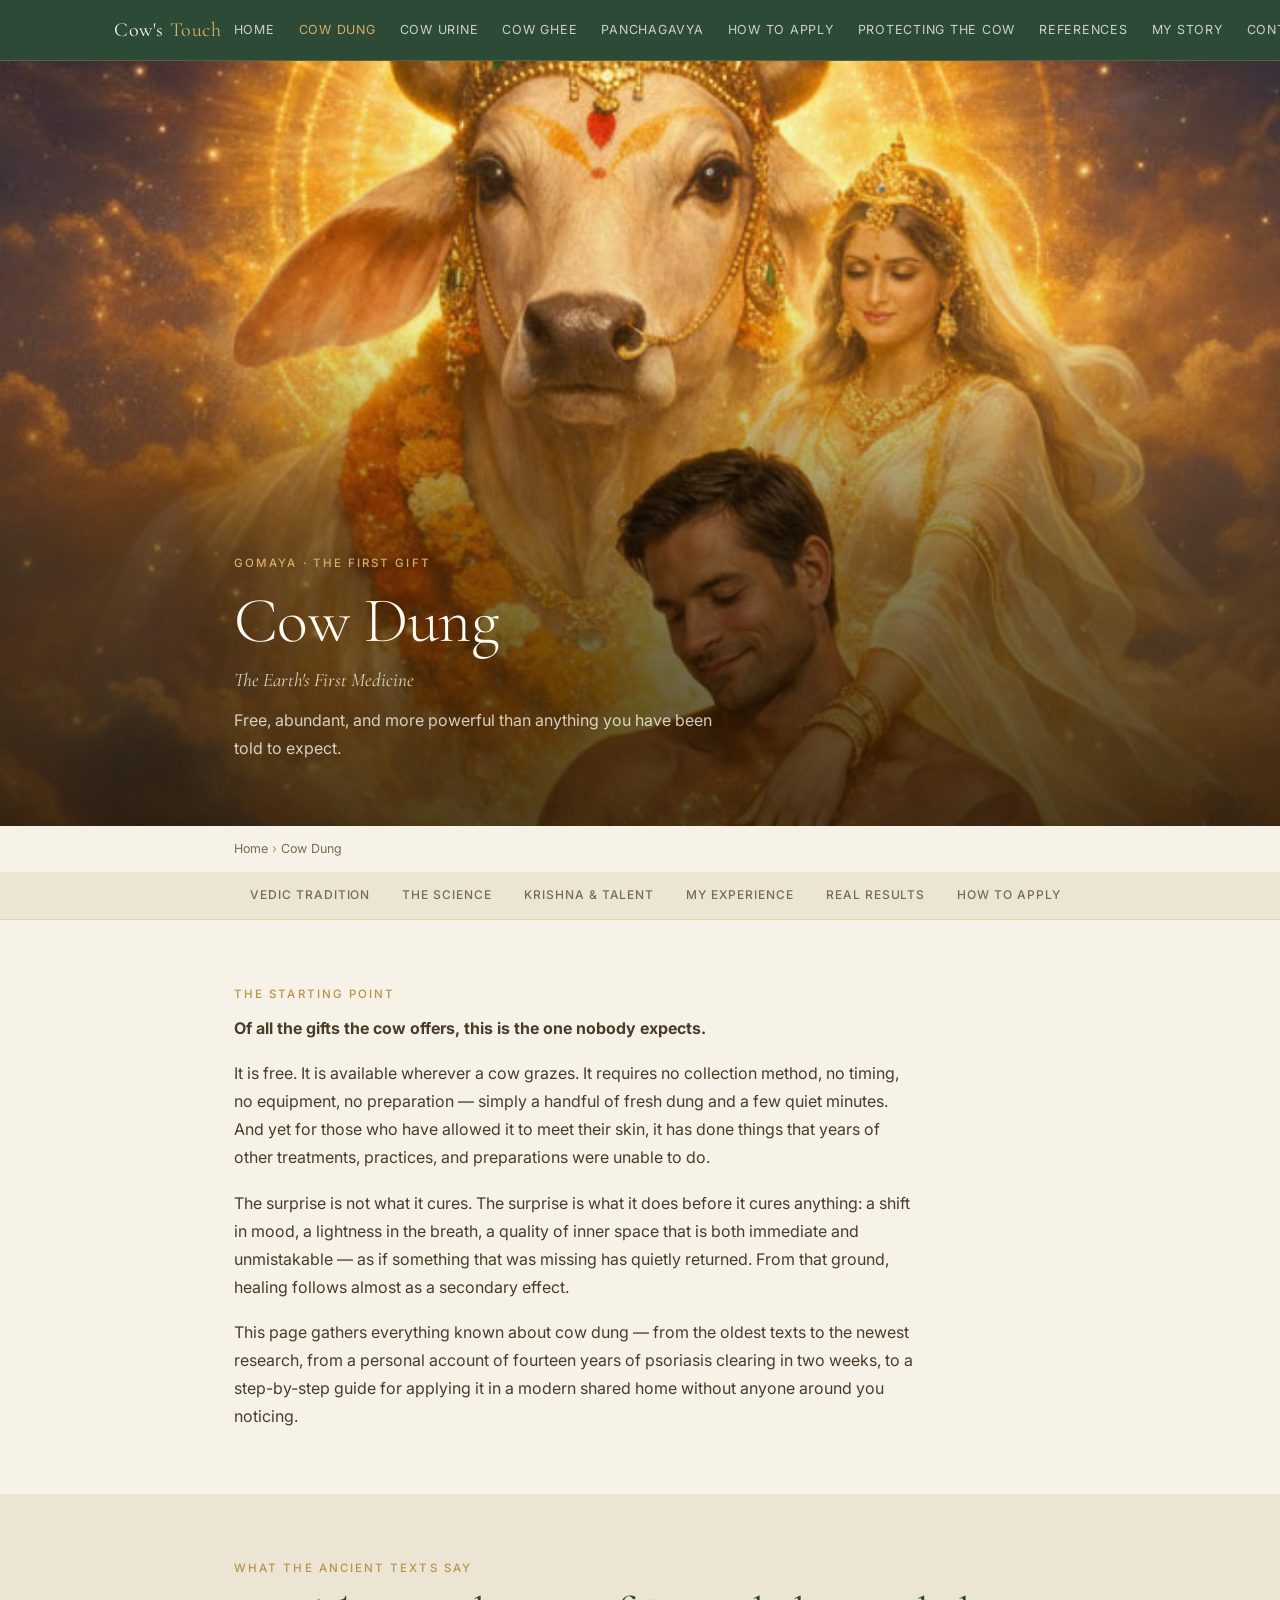
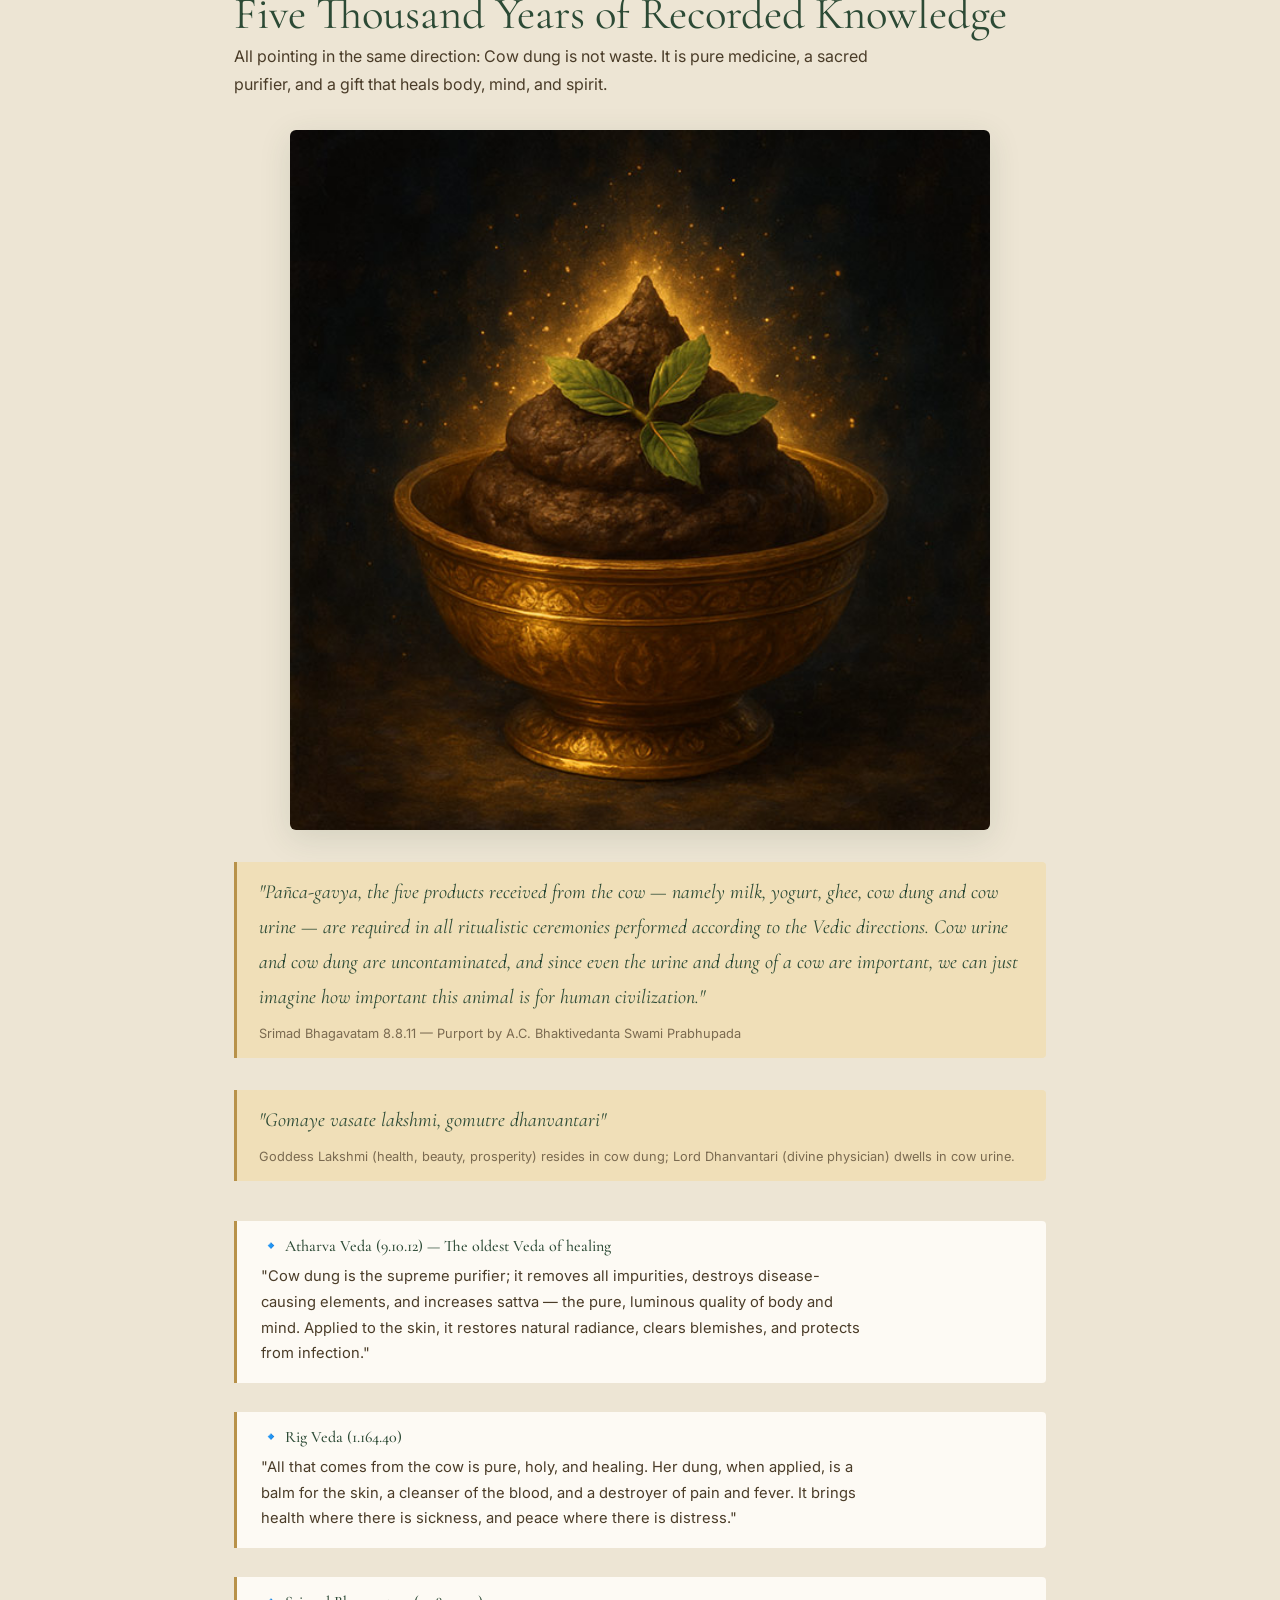
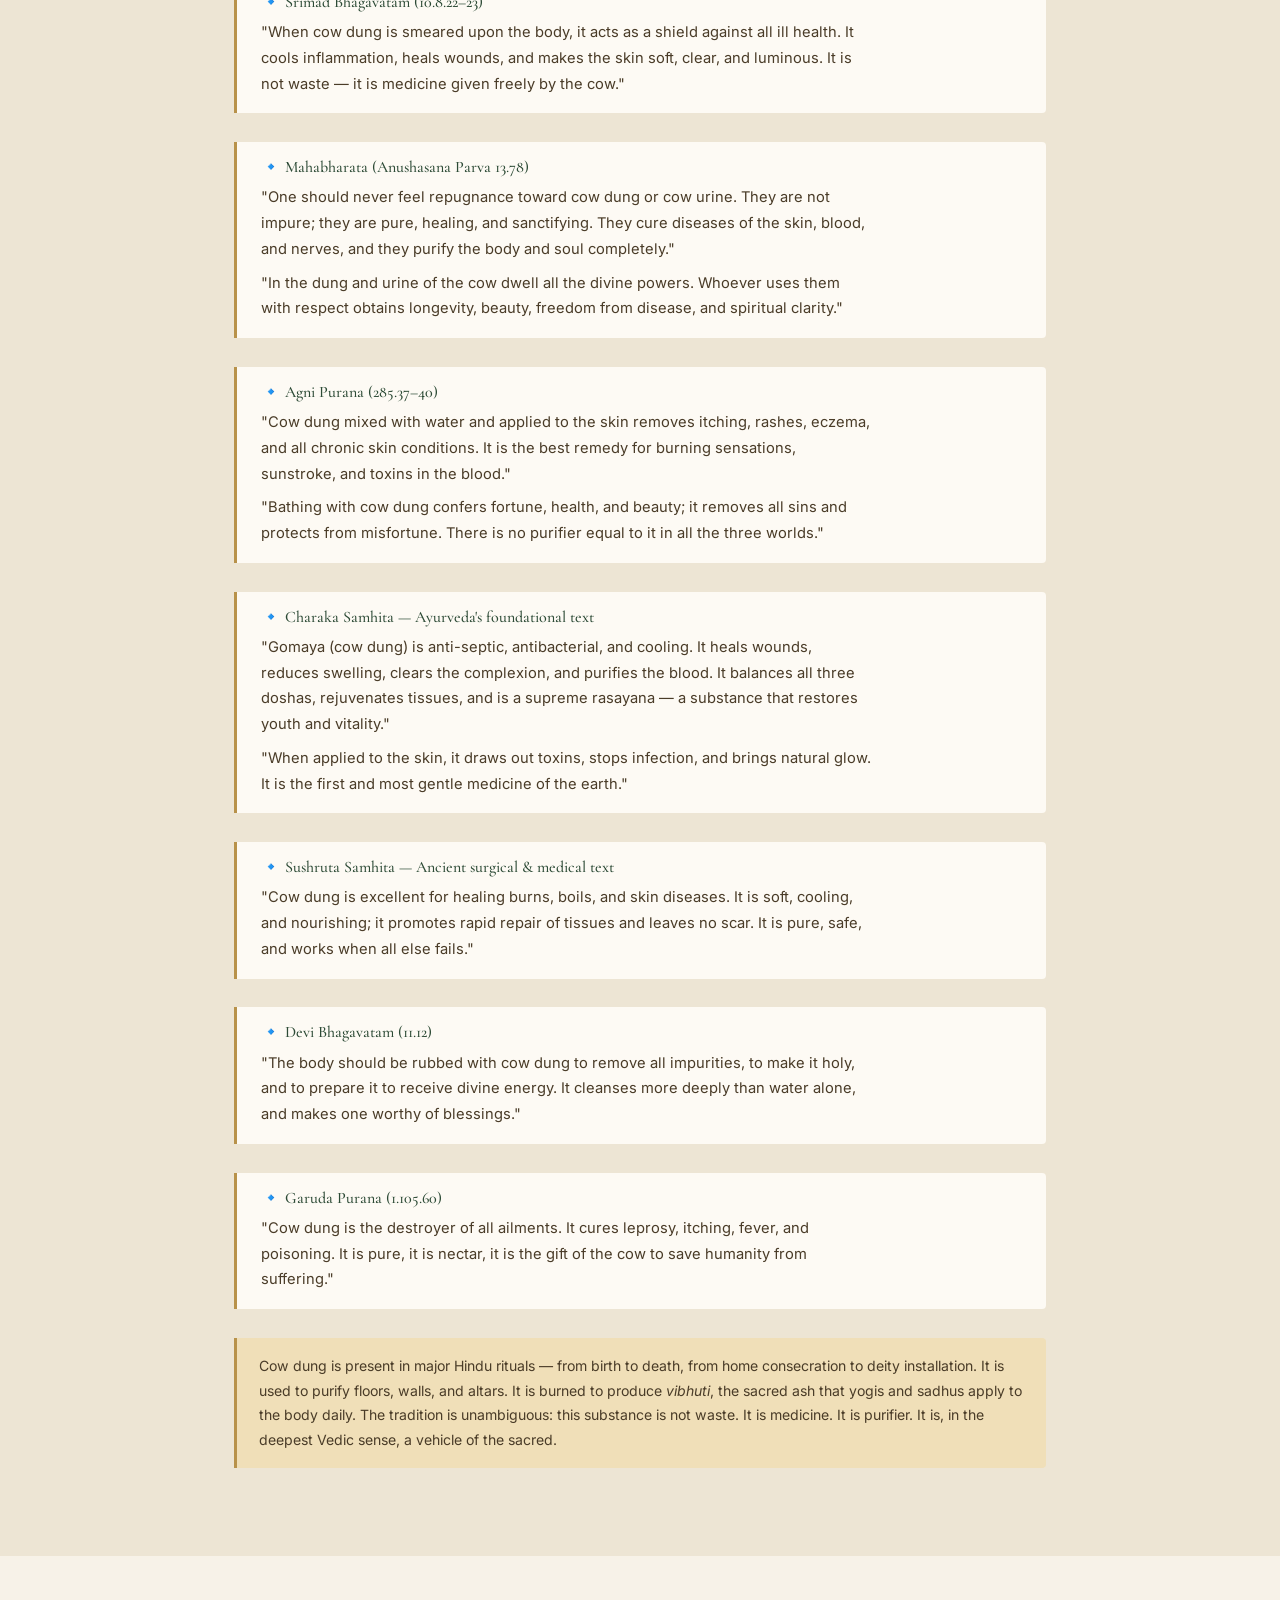
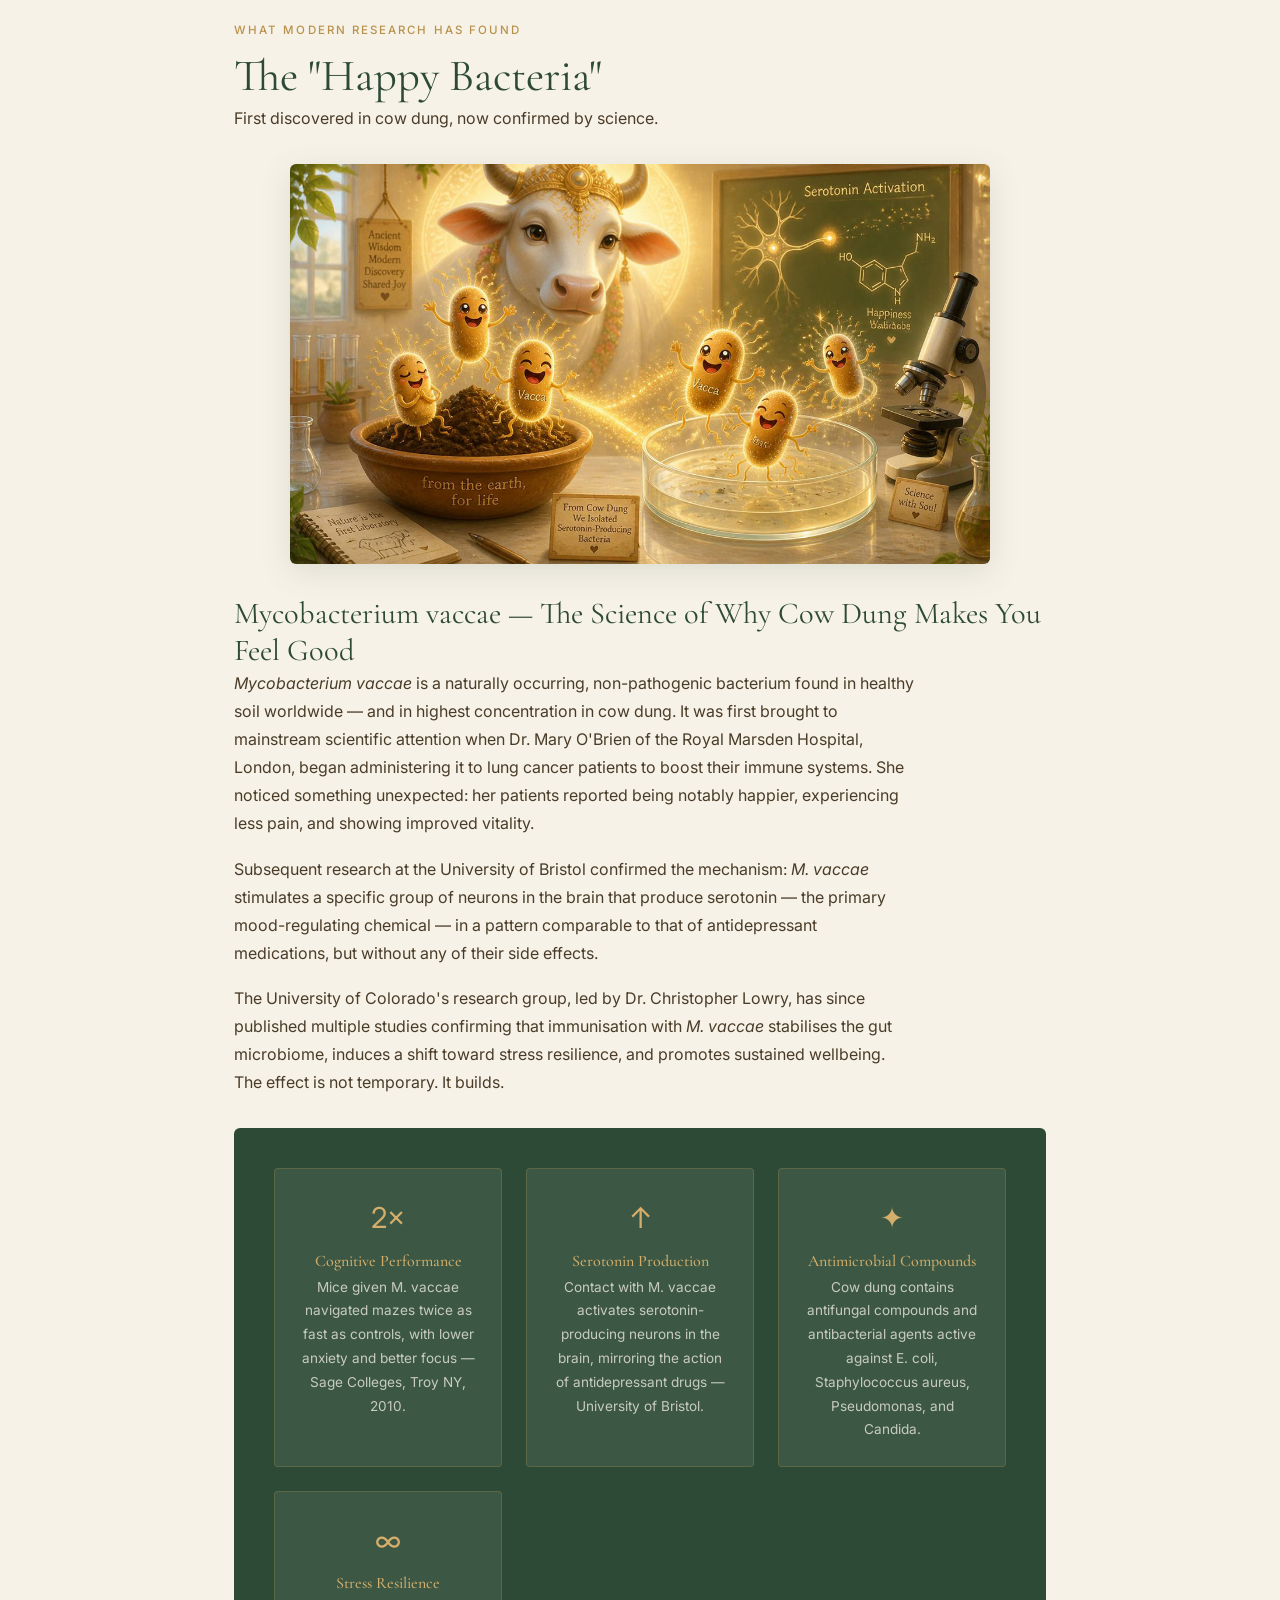
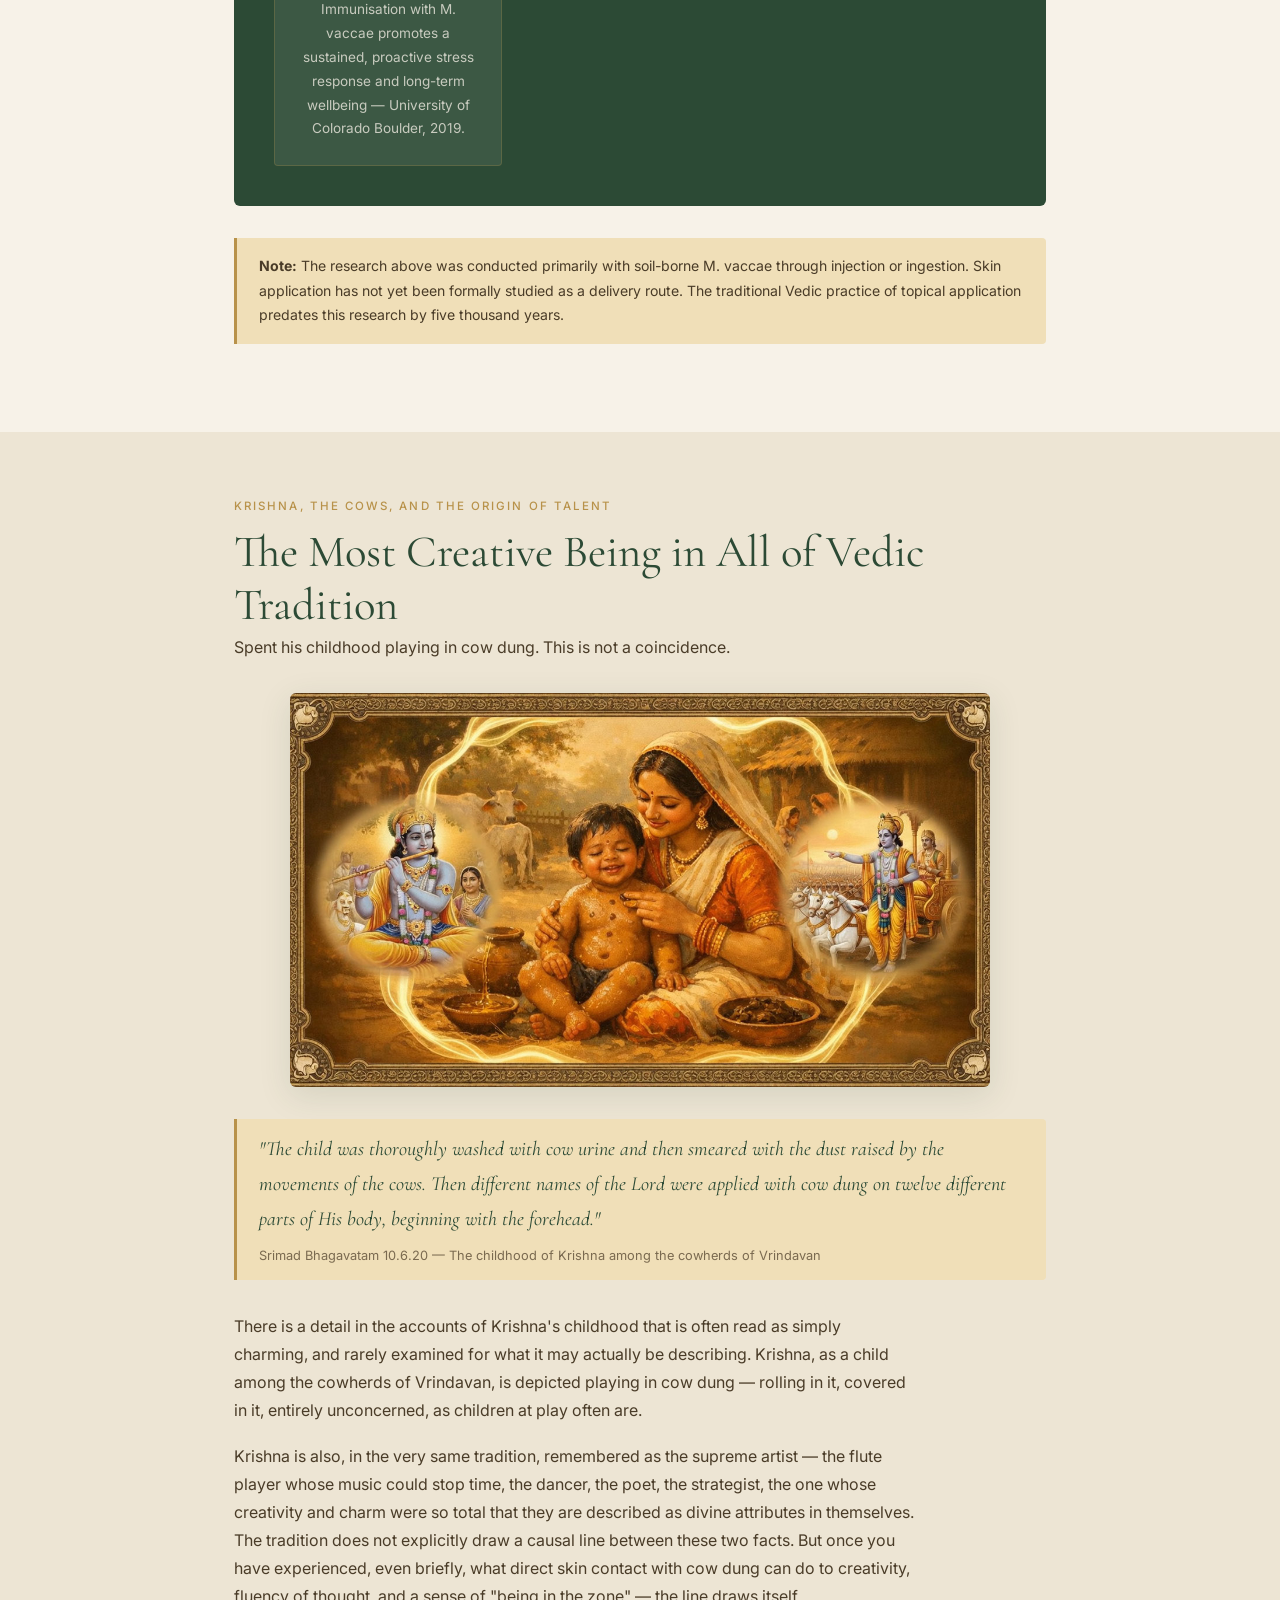
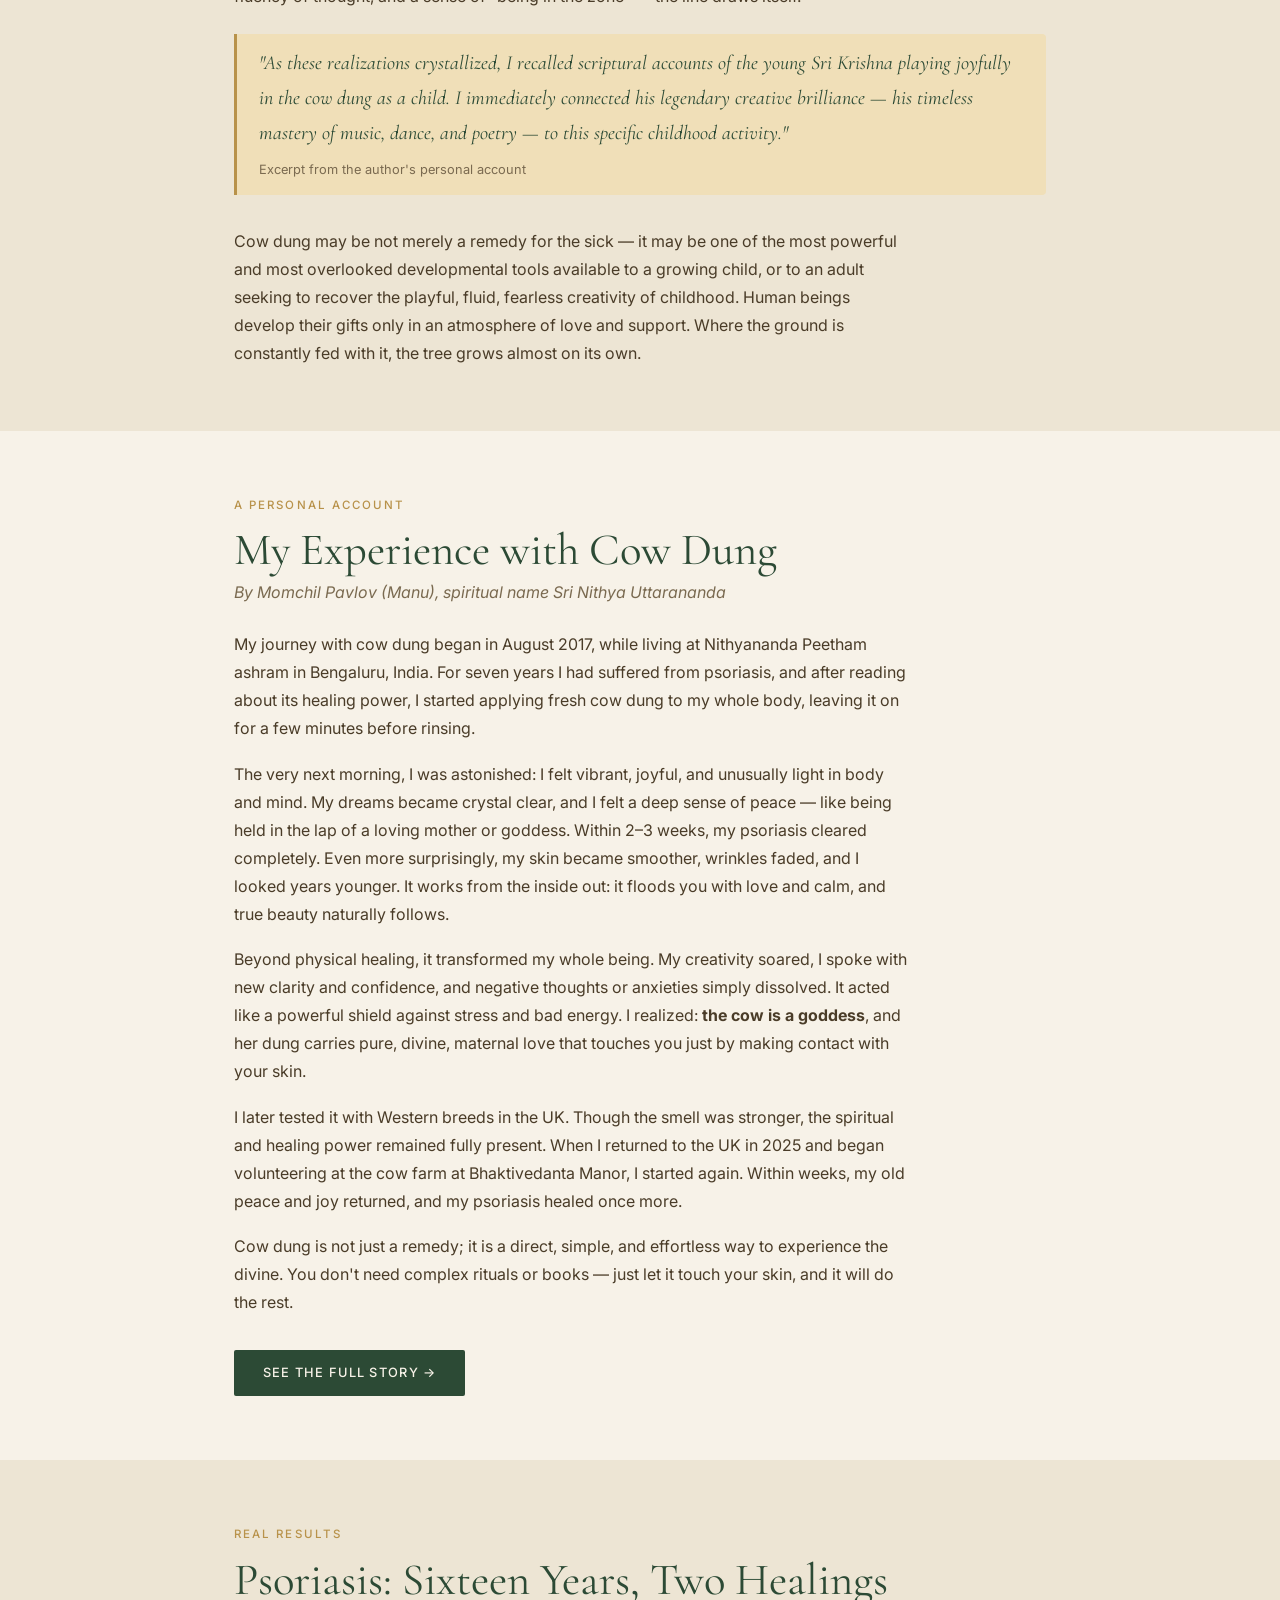
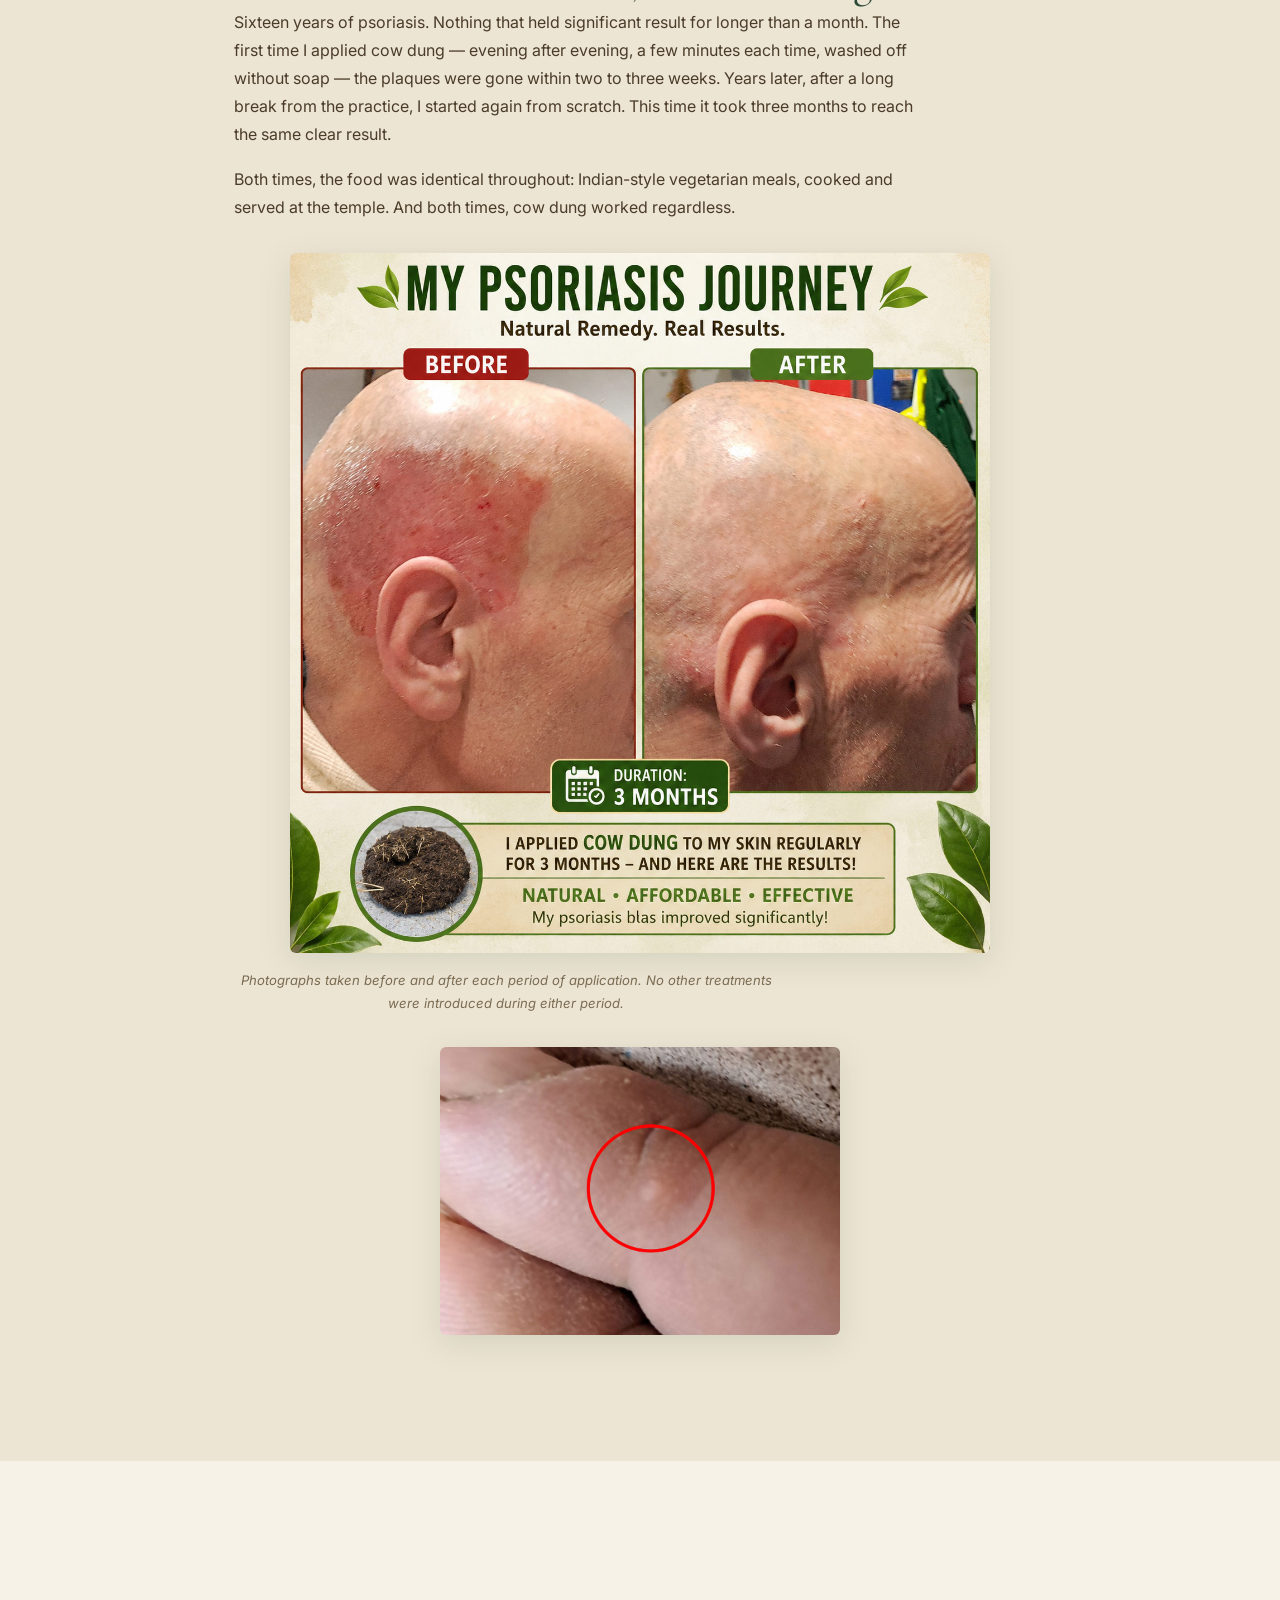
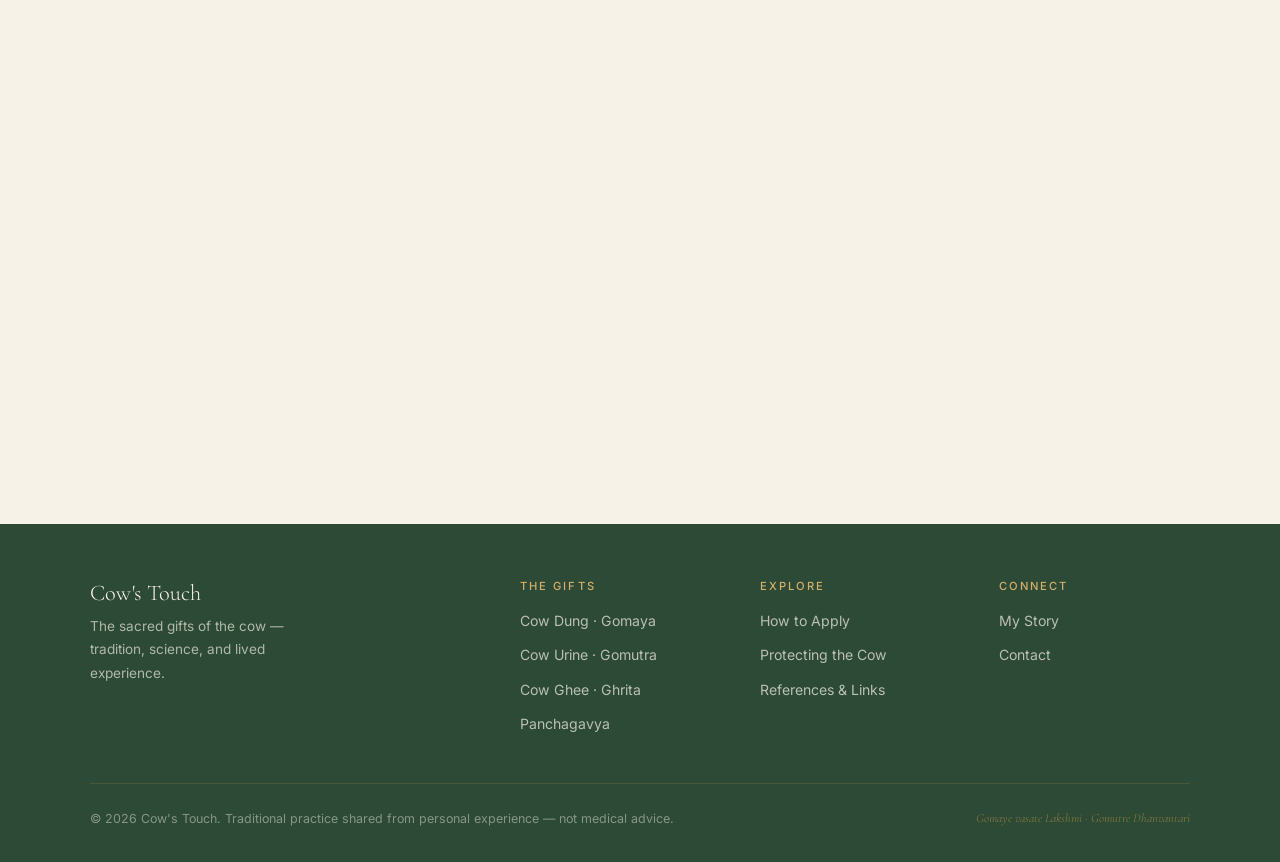
==== cow-dung.html @ 1680d328 "dung05" ====
<!DOCTYPE html>
<html lang="en">
<head>
  <meta charset="UTF-8">
  <meta name="viewport" content="width=device-width, initial-scale=1">
  <title>Cow Dung (Gomaya) — The Earth's First Medicine | The Cow's Touch</title>
  <meta name="description" content="Free, abundant, and more powerful than anything you have been told to expect. Discover the ancient wisdom and modern science behind cow dung.">
  <meta property="og:title" content="The Cow's Touch — Sacred Gifts of the Cow">
  <meta property="og:image" content="/images/og-image.png">
  <link rel="stylesheet" href="style.css">
  <style>
    .page-hero { min-height: 85vh; }
    .page-hero img { object-position: center 20%; }
    .page-hero-overlay {
      background: linear-gradient(
        to bottom,
        rgba(0,0,0,0.0) 0%,
        rgba(0,0,0,0.05) 35%,
        rgba(20,14,4,0.50) 65%,
        rgba(20,14,4,0.75) 100%
      ) !important;
    }
    .page-hero-content { padding-top: clamp(3rem, 42vh, 42vh); }

    .section-img {
      display: block;
      width: 100%;
      max-width: 700px;
      margin: 2rem auto;
      border-radius: 6px;
      box-shadow: 0 8px 32px rgba(44,74,53,0.13);
    }
    .section-img-caption {
      text-align: center;
      font-size: 0.82rem;
      color: var(--text-light);
      font-style: italic;
      margin-top: -1rem;
      margin-bottom: 2rem;
    }
    .text-block {
      max-width: var(--max-w);
      margin: 0 auto;
      padding: 0 1.5rem;
    }
    .veda-entry {
      border-left: 3px solid var(--gold);
      padding: 1rem 1.5rem;
      margin-bottom: 1.8rem;
      background: var(--white);
      border-radius: 0 4px 4px 0;
    }
    .veda-entry h4 {
      color: var(--green);
      margin-bottom: 0.5rem;
      font-size: 1rem;
    }
    .veda-entry p { font-size: 0.92rem; margin-bottom: 0.5rem; }
    .veda-entry p:last-child { margin-bottom: 0; }
  </style>
</head>
<body>

  <nav class="site-nav" aria-label="Main navigation">
    <div class="nav-inner">
      <a href="index.html" class="nav-logo">Cow's <span>Touch</span></a>
      <button class="nav-toggle" aria-label="Open menu" aria-expanded="false">
        <span></span><span></span><span></span>
      </button>
      <ul class="nav-links" id="nav-links">
        <li><a href="index.html">Home</a></li>
        <li><a href="cow-dung.html" class="active">Cow Dung</a></li>
        <li><a href="cow-urine.html">Cow Urine</a></li>
        <li><a href="cow-ghee.html">Cow Ghee</a></li>
        <li><a href="panchagavya.html">Panchagavya</a></li>
        <li><a href="how-to-apply.html">How to Apply</a></li>
        <li><a href="protecting-the-cow.html">Protecting the Cow</a></li>
        <li><a href="references.html">References</a></li>
        <li><a href="my-story.html">My Story</a></li>
        <li><a href="contact.html">Contact</a></li>
      </ul>
    </div>
  </nav>

  <!-- Hero -->
  <section class="page-hero">
    <img src="images/cow_dung_hero_mobile.jpg" alt="Sacred cow goddess touching a man as he applies cow dung to his skin" loading="eager">
    <div class="page-hero-overlay"></div>
    <div class="page-hero-content">
      <span class="eyebrow">Gomaya · The First Gift</span>
      <h1>Cow Dung</h1>
      <p class="page-subtitle">The Earth's First Medicine</p>
      <p style="color:rgba(253,250,244,0.78); font-size:1rem; margin-top:0.5rem; max-width:50ch;">Free, abundant, and more powerful than anything you have been told to expect.</p>
    </div>
  </section>

  <div class="breadcrumb"><a href="index.html">Home</a> <span>›</span> Cow Dung</div>

  <nav class="page-tabs" aria-label="Page sections">
    <div class="page-tabs-inner">
      <a href="#vedic">Vedic Tradition</a>
      <a href="#science">The Science</a>
      <a href="#krishna">Krishna &amp; Talent</a>
      <a href="#experience">My Experience</a>
      <a href="#results">Real Results</a>
      <a href="#guide">How to Apply</a>
    </div>
  </nav>

  <!-- Intro -->
  <section class="section">
    <div class="text-block reveal">
      <span class="eyebrow">The Starting Point</span>
      <p><strong>Of all the gifts the cow offers, this is the one nobody expects.</strong></p>
      <p>It is free. It is available wherever a cow grazes. It requires no collection method, no timing, no equipment, no preparation — simply a handful of fresh dung and a few quiet minutes. And yet for those who have allowed it to meet their skin, it has done things that years of other treatments, practices, and preparations were unable to do.</p>
      <p>The surprise is not what it cures. The surprise is what it does before it cures anything: a shift in mood, a lightness in the breath, a quality of inner space that is both immediate and unmistakable — as if something that was missing has quietly returned. From that ground, healing follows almost as a secondary effect.</p>
      <p>This page gathers everything known about cow dung — from the oldest texts to the newest research, from a personal account of fourteen years of psoriasis clearing in two weeks, to a step-by-step guide for applying it in a modern shared home without anyone around you noticing.</p>
    </div>
  </section>

  <!-- Vedic Tradition -->
  <section class="section" id="vedic" style="background:var(--cream-deep);">
    <div class="text-block">
      <div class="reveal">
        <span class="eyebrow">What the Ancient Texts Say</span>
        <h2>Five Thousand Years of Recorded Knowledge</h2>
        <p>All pointing in the same direction: Cow dung is not waste. It is pure medicine, a sacred purifier, and a gift that heals body, mind, and spirit.</p>
      </div>

      <img src="images/cow_dung_bowl.png" alt="Sacred cow dung in a golden bowl with herbs, radiating divine light" loading="lazy" class="section-img reveal">

      <div class="reveal">
        <blockquote>
          "Pañca-gavya, the five products received from the cow — namely milk, yogurt, ghee, cow dung and cow urine — are required in all ritualistic ceremonies performed according to the Vedic directions. Cow urine and cow dung are uncontaminated, and since even the urine and dung of a cow are important, we can just imagine how important this animal is for human civilization."
          <cite>Srimad Bhagavatam 8.8.11 — Purport by A.C. Bhaktivedanta Swami Prabhupada</cite>
        </blockquote>

        <blockquote style="margin-top:1.5rem;">
          "Gomaye vasate lakshmi, gomutre dhanvantari"
          <cite>Goddess Lakshmi (health, beauty, prosperity) resides in cow dung; Lord Dhanvantari (divine physician) dwells in cow urine.</cite>
        </blockquote>
      </div>

      <div class="reveal" style="margin-top:2.5rem;">
        <div class="veda-entry">
          <h4>🔹 Atharva Veda (9.10.12) — The oldest Veda of healing</h4>
          <p>"Cow dung is the supreme purifier; it removes all impurities, destroys disease-causing elements, and increases sattva — the pure, luminous quality of body and mind. Applied to the skin, it restores natural radiance, clears blemishes, and protects from infection."</p>
        </div>
        <div class="veda-entry">
          <h4>🔹 Rig Veda (1.164.40)</h4>
          <p>"All that comes from the cow is pure, holy, and healing. Her dung, when applied, is a balm for the skin, a cleanser of the blood, and a destroyer of pain and fever. It brings health where there is sickness, and peace where there is distress."</p>
        </div>
        <div class="veda-entry">
          <h4>🔹 Srimad Bhagavatam (10.8.22–23)</h4>
          <p>"When cow dung is smeared upon the body, it acts as a shield against all ill health. It cools inflammation, heals wounds, and makes the skin soft, clear, and luminous. It is not waste — it is medicine given freely by the cow."</p>
        </div>
        <div class="veda-entry">
          <h4>🔹 Mahabharata (Anushasana Parva 13.78)</h4>
          <p>"One should never feel repugnance toward cow dung or cow urine. They are not impure; they are pure, healing, and sanctifying. They cure diseases of the skin, blood, and nerves, and they purify the body and soul completely."</p>
          <p>"In the dung and urine of the cow dwell all the divine powers. Whoever uses them with respect obtains longevity, beauty, freedom from disease, and spiritual clarity."</p>
        </div>
        <div class="veda-entry">
          <h4>🔹 Agni Purana (285.37–40)</h4>
          <p>"Cow dung mixed with water and applied to the skin removes itching, rashes, eczema, and all chronic skin conditions. It is the best remedy for burning sensations, sunstroke, and toxins in the blood."</p>
          <p>"Bathing with cow dung confers fortune, health, and beauty; it removes all sins and protects from misfortune. There is no purifier equal to it in all the three worlds."</p>
        </div>
        <div class="veda-entry">
          <h4>🔹 Charaka Samhita — Ayurveda's foundational text</h4>
          <p>"Gomaya (cow dung) is anti-septic, antibacterial, and cooling. It heals wounds, reduces swelling, clears the complexion, and purifies the blood. It balances all three doshas, rejuvenates tissues, and is a supreme rasayana — a substance that restores youth and vitality."</p>
          <p>"When applied to the skin, it draws out toxins, stops infection, and brings natural glow. It is the first and most gentle medicine of the earth."</p>
        </div>
        <div class="veda-entry">
          <h4>🔹 Sushruta Samhita — Ancient surgical &amp; medical text</h4>
          <p>"Cow dung is excellent for healing burns, boils, and skin diseases. It is soft, cooling, and nourishing; it promotes rapid repair of tissues and leaves no scar. It is pure, safe, and works when all else fails."</p>
        </div>
        <div class="veda-entry">
          <h4>🔹 Devi Bhagavatam (11.12)</h4>
          <p>"The body should be rubbed with cow dung to remove all impurities, to make it holy, and to prepare it to receive divine energy. It cleanses more deeply than water alone, and makes one worthy of blessings."</p>
        </div>
        <div class="veda-entry">
          <h4>🔹 Garuda Purana (1.105.60)</h4>
          <p>"Cow dung is the destroyer of all ailments. It cures leprosy, itching, fever, and poisoning. It is pure, it is nectar, it is the gift of the cow to save humanity from suffering."</p>
        </div>
      </div>

      <div class="note-box reveal" style="margin-top:1rem;">
        <p>Cow dung is present in major Hindu rituals — from birth to death, from home consecration to deity installation. It is used to purify floors, walls, and altars. It is burned to produce <em>vibhuti</em>, the sacred ash that yogis and sadhus apply to the body daily. The tradition is unambiguous: this substance is not waste. It is medicine. It is purifier. It is, in the deepest Vedic sense, a vehicle of the sacred.</p>
      </div>
    </div>
  </section>

  <!-- Science -->
  <section class="section" id="science">
    <div class="text-block">
      <div class="reveal">
        <span class="eyebrow">What Modern Research Has Found</span>
        <h2>The "Happy Bacteria"</h2>
        <p>First discovered in cow dung, now confirmed by science.</p>
      </div>

      <img src="images/cow_dung_science_bacteria.jpg" alt="Illustration of Mycobacterium vaccae bacteria with serotonin activation diagram" loading="lazy" class="section-img reveal">

      <div class="reveal">
        <h3>Mycobacterium vaccae — The Science of Why Cow Dung Makes You Feel Good</h3>
        <p><em>Mycobacterium vaccae</em> is a naturally occurring, non-pathogenic bacterium found in healthy soil worldwide — and in highest concentration in cow dung. It was first brought to mainstream scientific attention when Dr. Mary O'Brien of the Royal Marsden Hospital, London, began administering it to lung cancer patients to boost their immune systems. She noticed something unexpected: her patients reported being notably happier, experiencing less pain, and showing improved vitality.</p>
        <p>Subsequent research at the University of Bristol confirmed the mechanism: <em>M. vaccae</em> stimulates a specific group of neurons in the brain that produce serotonin — the primary mood-regulating chemical — in a pattern comparable to that of antidepressant medications, but without any of their side effects.</p>
        <p>The University of Colorado's research group, led by Dr. Christopher Lowry, has since published multiple studies confirming that immunisation with <em>M. vaccae</em> stabilises the gut microbiome, induces a shift toward stress resilience, and promotes sustained wellbeing. The effect is not temporary. It builds.</p>
      </div>

      <div class="stats-grid reveal" style="background:var(--green); padding:2.5rem; border-radius:6px; margin-top:2rem;">
        <div class="stat-box">
          <div class="stat-icon">2×</div>
          <h4>Cognitive Performance</h4>
          <p>Mice given M. vaccae navigated mazes twice as fast as controls, with lower anxiety and better focus — Sage Colleges, Troy NY, 2010.</p>
        </div>
        <div class="stat-box">
          <div class="stat-icon">↑</div>
          <h4>Serotonin Production</h4>
          <p>Contact with M. vaccae activates serotonin-producing neurons in the brain, mirroring the action of antidepressant drugs — University of Bristol.</p>
        </div>
        <div class="stat-box">
          <div class="stat-icon">✦</div>
          <h4>Antimicrobial Compounds</h4>
          <p>Cow dung contains antifungal compounds and antibacterial agents active against E. coli, Staphylococcus aureus, Pseudomonas, and Candida.</p>
        </div>
        <div class="stat-box">
          <div class="stat-icon">∞</div>
          <h4>Stress Resilience</h4>
          <p>Immunisation with M. vaccae promotes a sustained, proactive stress response and long-term wellbeing — University of Colorado Boulder, 2019.</p>
        </div>
      </div>

      <div class="note-box reveal" style="margin-top:1.5rem;">
        <p><strong>Note:</strong> The research above was conducted primarily with soil-borne M. vaccae through injection or ingestion. Skin application has not yet been formally studied as a delivery route. The traditional Vedic practice of topical application predates this research by five thousand years.</p>
      </div>
    </div>
  </section>

  <!-- Krishna & Talent -->
  <section class="section" id="krishna" style="background:var(--cream-deep);">
    <div class="text-block">
      <div class="reveal">
        <span class="eyebrow">Krishna, the Cows, and the Origin of Talent</span>
        <h2>The Most Creative Being in All of Vedic Tradition</h2>
        <p>Spent his childhood playing in cow dung. This is not a coincidence.</p>
      </div>

      <img src="images/cow_dung_krishna.png" alt="Sacred cow and divine figure blessing a devotee with healing power from cow dung" loading="lazy" class="section-img reveal">

      <div class="reveal">
        <blockquote>
          "The child was thoroughly washed with cow urine and then smeared with the dust raised by the movements of the cows. Then different names of the Lord were applied with cow dung on twelve different parts of His body, beginning with the forehead."
          <cite>Srimad Bhagavatam 10.6.20 — The childhood of Krishna among the cowherds of Vrindavan</cite>
        </blockquote>

        <p>There is a detail in the accounts of Krishna's childhood that is often read as simply charming, and rarely examined for what it may actually be describing. Krishna, as a child among the cowherds of Vrindavan, is depicted playing in cow dung — rolling in it, covered in it, entirely unconcerned, as children at play often are.</p>
        <p>Krishna is also, in the very same tradition, remembered as the supreme artist — the flute player whose music could stop time, the dancer, the poet, the strategist, the one whose creativity and charm were so total that they are described as divine attributes in themselves. The tradition does not explicitly draw a causal line between these two facts. But once you have experienced, even briefly, what direct skin contact with cow dung can do to creativity, fluency of thought, and a sense of "being in the zone" — the line draws itself.</p>

        <blockquote style="margin-top:1.5rem;">
          "As these realizations crystallized, I recalled scriptural accounts of the young Sri Krishna playing joyfully in the cow dung as a child. I immediately connected his legendary creative brilliance — his timeless mastery of music, dance, and poetry — to this specific childhood activity."
          <cite>Excerpt from the author's personal account</cite>
        </blockquote>

        <p>Cow dung may be not merely a remedy for the sick — it may be one of the most powerful and most overlooked developmental tools available to a growing child, or to an adult seeking to recover the playful, fluid, fearless creativity of childhood. Human beings develop their gifts only in an atmosphere of love and support. Where the ground is constantly fed with it, the tree grows almost on its own.</p>
      </div>
    </div>
  </section>

  <!-- Experience -->
  <section class="section" id="experience">
    <div class="text-block">
      <div class="reveal">
        <span class="eyebrow">A Personal Account</span>
        <h2>My Experience with Cow Dung</h2>
        <p style="font-style:italic; color:var(--text-light);">By Momchil Pavlov (Manu), spiritual name Sri Nithya Uttarananda</p>
      </div>

      <div class="reveal" style="margin-top:1.5rem;">
        <p>My journey with cow dung began in August 2017, while living at Nithyananda Peetham ashram in Bengaluru, India. For seven years I had suffered from psoriasis, and after reading about its healing power, I started applying fresh cow dung to my whole body, leaving it on for a few minutes before rinsing.</p>
        <p>The very next morning, I was astonished: I felt vibrant, joyful, and unusually light in body and mind. My dreams became crystal clear, and I felt a deep sense of peace — like being held in the lap of a loving mother or goddess. Within 2–3 weeks, my psoriasis cleared completely. Even more surprisingly, my skin became smoother, wrinkles faded, and I looked years younger. It works from the inside out: it floods you with love and calm, and true beauty naturally follows.</p>
        <p>Beyond physical healing, it transformed my whole being. My creativity soared, I spoke with new clarity and confidence, and negative thoughts or anxieties simply dissolved. It acted like a powerful shield against stress and bad energy. I realized: <strong>the cow is a goddess</strong>, and her dung carries pure, divine, maternal love that touches you just by making contact with your skin.</p>
        <p>I later tested it with Western breeds in the UK. Though the smell was stronger, the spiritual and healing power remained fully present. When I returned to the UK in 2025 and began volunteering at the cow farm at Bhaktivedanta Manor, I started again. Within weeks, my old peace and joy returned, and my psoriasis healed once more.</p>
        <p>Cow dung is not just a remedy; it is a direct, simple, and effortless way to experience the divine. You don't need complex rituals or books — just let it touch your skin, and it will do the rest.</p>
        <a href="my-story.html" class="btn btn-green" style="margin-top:1rem; display:inline-block;">See the full story →</a>
      </div>
    </div>
  </section>

  <!-- Real Results -->
  <section class="section" id="results" style="background:var(--cream-deep);">
    <div class="text-block">
      <div class="reveal">
        <span class="eyebrow">Real Results</span>
        <h2>Psoriasis: Sixteen Years, Two Healings</h2>
        <p>Sixteen years of psoriasis. Nothing that held significant result for longer than a month. The first time I applied cow dung — evening after evening, a few minutes each time, washed off without soap — the plaques were gone within two to three weeks. Years later, after a long break from the practice, I started again from scratch. This time it took three months to reach the same clear result.</p>
        <p>Both times, the food was identical throughout: Indian-style vegetarian meals, cooked and served at the temple. And both times, cow dung worked regardless.</p>
      </div>

      <img src="images/cow_dung_psoriasis.png" alt="Before and after photos showing psoriasis healing after cow dung application" loading="lazy" class="section-img reveal">
      <p class="section-img-caption reveal">Photographs taken before and after each period of application. No other treatments were introduced during either period.</p>

      <img src="images/cow_dung_wart.jpg" alt="Close-up of finger showing wart that nearly disappeared after cow dung application" loading="lazy" class="section-img reveal" style="max-width:400px;">
      <p class="section-img-caption reveal">The wart on the middle finger — which had remained for a long time — nearly disappeared entirely after cow dung application.</p>
    </div>
  </section>

  <!-- How to Apply -->
  <section class="section" id="guide">
    <div class="text-block reveal">
      <span class="eyebrow">Ready to Begin?</span>
      <h2>A Quick Practical Taste</h2>
      <p>Cow dung can be used in a short evening application — a few minutes on the skin, rinsed off without soap — or left on overnight inside dedicated dark clothing, or dried on the skin with a hairdryer and worn through the day. Fresh dung from a cleanly fed cow needs little or no odour management; for stronger-smelling material, two to five drops of lemongrass, cedarwood, or tea tree oil eliminates the smell entirely, as does a thin layer of Gopi Chandan clay applied over it.</p>
      <p>It can be used alone or combined with cow urine — either mixed together or layered, with urine applied first. A thin coating is always enough; regularity matters far more than quantity.</p>
      <p>The full step-by-step guide — sourcing, shelf life, clothing, smell management, basic and extended application methods, and where to find cow dung in Hertfordshire — lives on the dedicated How to Apply page.</p>
      <a href="how-to-apply.html" class="btn btn-gold" style="margin-top:1rem; display:inline-block;">How to Apply →</a>
    </div>
  </section>

  <!-- Footer -->
  <footer class="site-footer">
    <div class="footer-inner">
      <div class="footer-brand">
        <h3>Cow's Touch</h3>
        <p>The sacred gifts of the cow — tradition, science, and lived experience.</p>
      </div>
      <div class="footer-col">
        <h4>The Gifts</h4>
        <ul>
          <li><a href="cow-dung.html">Cow Dung · Gomaya</a></li>
          <li><a href="cow-urine.html">Cow Urine · Gomutra</a></li>
          <li><a href="cow-ghee.html">Cow Ghee · Ghrita</a></li>
          <li><a href="panchagavya.html">Panchagavya</a></li>
        </ul>
      </div>
      <div class="footer-col">
        <h4>Explore</h4>
        <ul>
          <li><a href="how-to-apply.html">How to Apply</a></li>
          <li><a href="protecting-the-cow.html">Protecting the Cow</a></li>
          <li><a href="references.html">References &amp; Links</a></li>
        </ul>
      </div>
      <div class="footer-col">
        <h4>Connect</h4>
        <ul>
          <li><a href="my-story.html">My Story</a></li>
          <li><a href="contact.html">Contact</a></li>
        </ul>
      </div>
    </div>
    <div class="footer-bottom">
      <span>© 2026 Cow's Touch. Traditional practice shared from personal experience — not medical advice.</span>
      <span class="footer-mantra">Gomaye vasate Lakshmi · Gomutre Dhanvantari</span>
    </div>
  </footer>

  <script>
    const toggle = document.querySelector('.nav-toggle');
    const links  = document.querySelector('.nav-links');
    toggle.addEventListener('click', () => {
      const open = links.classList.toggle('open');
      toggle.setAttribute('aria-expanded', open);
    });
    links.querySelectorAll('a').forEach(a => {
      a.addEventListener('click', () => {
        links.classList.remove('open');
        toggle.setAttribute('aria-expanded', false);
      });
    });
    const reveals = document.querySelectorAll('.reveal');
    const observer = new IntersectionObserver((entries) => {
      entries.forEach(e => {
        if (e.isIntersecting) { e.target.classList.add('visible'); observer.unobserve(e.target); }
      });
    }, { threshold: 0.06 });
    reveals.forEach(el => observer.observe(el));
  </script>

</body>
</html>
---- style.css ----
/* =============================================
   COW'S TOUCH — Main Stylesheet
   Palette: cream, warm gold, deep forest green, soft ivory
   Type: Cormorant Garamond (display) + Inter (body)
   ============================================= */

@import url('https://fonts.googleapis.com/css2?family=Cormorant+Garamond:ital,wght@0,300;0,400;0,500;0,600;1,300;1,400;1,500&family=Inter:wght@300;400;500&display=swap');

/* ── Reset & Base ─────────────────────────────── */
*, *::before, *::after { box-sizing: border-box; margin: 0; padding: 0; }

:root {
  --cream:       #F7F2E8;
  --cream-deep:  #EDE5D4;
  --gold:        #B8924A;
  --gold-light:  #D4AE6A;
  --gold-pale:   #F0DFB8;
  --green:       #2C4A35;
  --green-mid:   #3D6647;
  --green-light: #5A8A60;
  --brown:       #6B4C2A;
  --text:        #2A2015;
  --text-mid:    #4A3C28;
  --text-light:  #7A6A50;
  --white:       #FDFAF4;

  --font-display: 'Cormorant Garamond', Georgia, serif;
  --font-body:    'Inter', system-ui, sans-serif;

  --max-w:   860px;
  --max-w-wide: 1100px;
  --gap:     clamp(2rem, 5vw, 4rem);
}

html { scroll-behavior: smooth; }

body {
  background: var(--cream);
  color: var(--text);
  font-family: var(--font-body);
  font-size: 16px;
  line-height: 1.75;
  -webkit-font-smoothing: antialiased;
}

img { display: block; max-width: 100%; height: auto; }
a { color: var(--green); text-decoration: none; }
a:hover { color: var(--gold); }

/* ── Typography ───────────────────────────────── */
h1, h2, h3, h4, h5 {
  font-family: var(--font-display);
  font-weight: 400;
  line-height: 1.2;
  color: var(--green);
}

h1 { font-size: clamp(2.4rem, 6vw, 4rem); font-weight: 300; letter-spacing: -0.01em; }
h2 { font-size: clamp(1.8rem, 4vw, 2.8rem); font-weight: 400; }
h3 { font-size: clamp(1.3rem, 3vw, 1.9rem); font-weight: 400; }
h4 { font-size: 1.2rem; font-weight: 500; }

.eyebrow {
  display: block;
  font-family: var(--font-body);
  font-size: 0.72rem;
  font-weight: 500;
  letter-spacing: 0.18em;
  text-transform: uppercase;
  color: var(--gold);
  margin-bottom: 0.6rem;
}

p { max-width: 68ch; color: var(--text-mid); margin-bottom: 1.1rem; }
p:last-child { margin-bottom: 0; }

blockquote {
  border-left: 3px solid var(--gold);
  padding: 0.8rem 1.4rem;
  margin: 2rem 0;
  font-family: var(--font-display);
  font-size: 1.25rem;
  font-style: italic;
  color: var(--green);
  background: var(--gold-pale);
  border-radius: 0 4px 4px 0;
}
blockquote cite {
  display: block;
  font-size: 0.8rem;
  font-family: var(--font-body);
  font-style: normal;
  color: var(--text-light);
  margin-top: 0.5rem;
}

/* ── Decorative divider ───────────────────────── */
.divider {
  text-align: center;
  color: var(--gold);
  font-size: 1.2rem;
  letter-spacing: 0.5rem;
  margin: var(--gap) 0;
  opacity: 0.6;
}

.section-rule {
  border: none;
  border-top: 1px solid var(--cream-deep);
  margin: var(--gap) auto;
  max-width: var(--max-w);
}

/* ── Layout helpers ───────────────────────────── */
.container {
  width: 100%;
  max-width: var(--max-w);
  margin: 0 auto;
  padding: 0 1.5rem;
}
.container--wide {
  max-width: var(--max-w-wide);
}

.section {
  padding: var(--gap) 1.5rem;
}

.section--green {
  background: var(--green);
  color: var(--cream);
}
.section--green h1,
.section--green h2,
.section--green h3,
.section--green p { color: var(--cream); }
.section--green .eyebrow { color: var(--gold-light); }

.section--gold-pale {
  background: var(--gold-pale);
}
.section--dark {
  background: var(--text);
  color: var(--cream);
}

/* ── NAVIGATION ───────────────────────────────── */
.site-nav {
  position: sticky;
  top: 0;
  z-index: 100;
  background: var(--green);
  border-bottom: 1px solid rgba(184,146,74,0.3);
}

.nav-inner {
  max-width: var(--max-w-wide);
  margin: 0 auto;
  padding: 0 1.5rem;
  display: flex;
  align-items: center;
  justify-content: space-between;
  height: 60px;
}

.nav-logo {
  font-family: var(--font-display);
  font-size: 1.25rem;
  font-weight: 400;
  color: var(--cream) !important;
  letter-spacing: 0.03em;
  white-space: nowrap;
}
.nav-logo span { color: var(--gold-light); }

.nav-links {
  display: flex;
  align-items: center;
  gap: 0;
  list-style: none;
  flex-wrap: nowrap;
}
.nav-links a {
  display: block;
  padding: 0.4rem 0.75rem;
  font-size: 0.78rem;
  font-weight: 400;
  letter-spacing: 0.06em;
  color: rgba(247,242,232,0.8);
  text-transform: uppercase;
  transition: color 0.2s;
  white-space: nowrap;
}
.nav-links a:hover,
.nav-links a.active { color: var(--gold-light); }

/* Hamburger */
.nav-toggle {
  display: none;
  flex-direction: column;
  justify-content: center;
  gap: 5px;
  background: none;
  border: none;
  cursor: pointer;
  padding: 4px;
  width: 36px;
  height: 36px;
}
.nav-toggle span {
  display: block;
  width: 24px;
  height: 2px;
  background: var(--cream);
  transition: all 0.3s;
  border-radius: 2px;
}

/* Mobile nav */
@media (max-width: 900px) {
  .nav-toggle { display: flex; }
  .nav-links {
    display: none;
    position: absolute;
    top: 60px;
    left: 0; right: 0;
    background: var(--green);
    flex-direction: column;
    align-items: flex-start;
    gap: 0;
    padding: 0.5rem 0 1rem;
    border-bottom: 2px solid var(--gold);
    box-shadow: 0 8px 24px rgba(0,0,0,0.2);
  }
  .nav-links.open { display: flex; }
  .nav-links a {
    padding: 0.65rem 1.5rem;
    font-size: 0.85rem;
    width: 100%;
  }
}

/* ── HERO ─────────────────────────────────────── */
.hero {
  position: relative;
  overflow: hidden;
  min-height: 70vh;
  display: flex;
  align-items: center;
}

.hero img {
  position: absolute;
  inset: 0;
  width: 100%;
  height: 100%;
  object-fit: cover;
  object-position: center top;
}

.hero-overlay {
  position: absolute;
  inset: 0;
  background: linear-gradient(
    to bottom,
    rgba(44,74,53,0.35) 0%,
    rgba(42,32,21,0.60) 70%,
    rgba(42,32,21,0.85) 100%
  );
}

.hero-content {
  position: relative;
  z-index: 2;
  padding: clamp(3rem, 8vw, 6rem) 1.5rem clamp(2rem, 5vw, 4rem);
  max-width: var(--max-w);
  margin: 0 auto;
  width: 100%;
}

.hero-content .eyebrow { color: var(--gold-light); }
.hero-content h1 { color: var(--white); }
.hero-content p { color: rgba(253,250,244,0.85); max-width: 55ch; }

/* ── Page hero (inner pages) ──────────────────── */
.page-hero {
  position: relative;
  overflow: hidden;
  min-height: 50vh;
  display: flex;
  align-items: flex-end;
}
.page-hero img {
  position: absolute;
  inset: 0;
  width: 100%; height: 100%;
  object-fit: cover;
  object-position: center top;
}
.page-hero-overlay {
  position: absolute;
  inset: 0;
  background: linear-gradient(
    to bottom,
    rgba(44,74,53,0.2) 0%,
    rgba(42,32,21,0.75) 100%
  );
}
.page-hero-content {
  position: relative;
  z-index: 2;
  padding: clamp(2rem,5vw,4rem) 1.5rem;
  max-width: var(--max-w);
  margin: 0 auto;
  width: 100%;
}
.page-hero-content .eyebrow { color: var(--gold-light); }
.page-hero-content h1 { color: var(--white); margin-bottom: 0.3rem; }
.page-hero-content .page-subtitle {
  color: rgba(253,250,244,0.80);
  font-family: var(--font-display);
  font-style: italic;
  font-size: 1.2rem;
  margin-bottom: 0;
}

/* ── Breadcrumb ───────────────────────────────── */
.breadcrumb {
  font-size: 0.78rem;
  color: var(--text-light);
  padding: 0.75rem 1.5rem;
  max-width: var(--max-w);
  margin: 0 auto;
}
.breadcrumb a { color: var(--text-light); }
.breadcrumb a:hover { color: var(--gold); }
.breadcrumb span { color: var(--gold); }

/* ── In-page nav tabs ─────────────────────────── */
.page-tabs {
  background: var(--cream-deep);
  border-bottom: 1px solid rgba(184,146,74,0.25);
  overflow-x: auto;
  -webkit-overflow-scrolling: touch;
  position: sticky;
  top: 60px;
  z-index: 50;
}
.page-tabs-inner {
  display: flex;
  max-width: var(--max-w);
  margin: 0 auto;
  padding: 0 1.5rem;
}
.page-tabs a {
  display: block;
  padding: 0.75rem 1rem;
  font-size: 0.75rem;
  font-weight: 500;
  letter-spacing: 0.08em;
  text-transform: uppercase;
  color: var(--text-light);
  white-space: nowrap;
  border-bottom: 2px solid transparent;
  transition: all 0.2s;
}
.page-tabs a:hover { color: var(--green); border-color: var(--gold); }

/* ── Buttons ──────────────────────────────────── */
.btn {
  display: inline-block;
  padding: 0.75rem 1.8rem;
  font-family: var(--font-body);
  font-size: 0.8rem;
  font-weight: 500;
  letter-spacing: 0.1em;
  text-transform: uppercase;
  border-radius: 2px;
  transition: all 0.25s;
  cursor: pointer;
  border: none;
}
.btn-gold {
  background: var(--gold);
  color: var(--white);
}
.btn-gold:hover { background: var(--gold-light); color: var(--white); }

.btn-outline {
  background: transparent;
  border: 1.5px solid var(--gold);
  color: var(--gold);
}
.btn-outline:hover { background: var(--gold); color: var(--white); }

.btn-green {
  background: var(--green);
  color: var(--cream);
}
.btn-green:hover { background: var(--green-mid); color: var(--cream); }

/* ── Cards (gift cards on homepage) ──────────────*/
.cards-grid {
  display: grid;
  grid-template-columns: repeat(auto-fit, minmax(260px, 1fr));
  gap: 2rem;
  max-width: var(--max-w-wide);
  margin: 2.5rem auto 0;
}

.gift-card {
  background: var(--white);
  border: 1px solid var(--cream-deep);
  border-radius: 4px;
  overflow: hidden;
  transition: box-shadow 0.3s, transform 0.3s;
  display: flex;
  flex-direction: column;
}
.gift-card:hover {
  box-shadow: 0 12px 40px rgba(44,74,53,0.12);
  transform: translateY(-4px);
}
.gift-card img {
  width: 100%;
  height: 240px;
  object-fit: cover;
}
.gift-card-body {
  padding: 1.5rem;
  flex: 1;
  display: flex;
  flex-direction: column;
}
.gift-card-label {
  font-size: 0.7rem;
  letter-spacing: 0.15em;
  text-transform: uppercase;
  color: var(--gold);
  font-weight: 500;
  margin-bottom: 0.3rem;
}
.gift-card h3 { margin-bottom: 0.2rem; font-size: 1.5rem; }
.gift-card .gift-subtitle {
  font-family: var(--font-display);
  font-style: italic;
  color: var(--text-light);
  margin-bottom: 0.8rem;
  font-size: 0.95rem;
}
.gift-card p { font-size: 0.9rem; flex: 1; }
.gift-card .card-link {
  display: inline-block;
  margin-top: 1.2rem;
  font-size: 0.78rem;
  font-weight: 500;
  letter-spacing: 0.1em;
  text-transform: uppercase;
  color: var(--green);
  border-bottom: 1px solid var(--gold);
  padding-bottom: 2px;
  transition: color 0.2s;
}
.gift-card .card-link:hover { color: var(--gold); }

/* ── Panchagavya ingredient chips ─────────────── */
.ingredient-chips {
  display: flex;
  flex-wrap: wrap;
  gap: 0.5rem;
  justify-content: center;
  margin: 1.5rem 0;
}
.chip {
  background: var(--green);
  color: var(--cream);
  padding: 0.4rem 1rem;
  border-radius: 100px;
  font-size: 0.8rem;
  letter-spacing: 0.05em;
}

/* ── Panchagavya five elements grid ───────────── */
.five-grid {
  display: grid;
  grid-template-columns: repeat(auto-fit, minmax(160px, 1fr));
  gap: 1.5rem;
  max-width: var(--max-w);
  margin: 2rem auto;
}
.five-item {
  text-align: center;
  padding: 1.5rem 1rem;
  background: var(--white);
  border: 1px solid var(--cream-deep);
  border-radius: 4px;
}
.five-item .icon { font-size: 2rem; margin-bottom: 0.5rem; }
.five-item h4 { color: var(--green); font-size: 1.1rem; margin-bottom: 0.1rem; }
.five-item small { color: var(--text-light); font-family: var(--font-display); font-style: italic; }

/* ── Quote / pull quote ───────────────────────── */
.pull-quote {
  text-align: center;
  max-width: 640px;
  margin: var(--gap) auto;
  padding: 0 1.5rem;
}
.pull-quote p {
  font-family: var(--font-display);
  font-size: clamp(1.2rem, 3vw, 1.7rem);
  font-style: italic;
  color: var(--green);
  line-height: 1.45;
  max-width: none;
  margin: 0;
}
.pull-quote cite {
  display: block;
  font-family: var(--font-body);
  font-size: 0.78rem;
  color: var(--text-light);
  letter-spacing: 0.1em;
  text-transform: uppercase;
  margin-top: 0.8rem;
}

/* ── Stat boxes ───────────────────────────────── */
.stats-grid {
  display: grid;
  grid-template-columns: repeat(auto-fit, minmax(200px, 1fr));
  gap: 1.5rem;
  max-width: var(--max-w);
  margin: 2rem auto;
}
.stat-box {
  text-align: center;
  padding: 1.5rem;
  background: rgba(255,255,255,0.08);
  border: 1px solid rgba(184,146,74,0.25);
  border-radius: 4px;
}
.stat-box .stat-icon {
  font-size: 1.8rem;
  color: var(--gold-light);
  margin-bottom: 0.5rem;
}
.stat-box h4 {
  color: var(--gold-light);
  font-size: 1rem;
  margin-bottom: 0.3rem;
}
.stat-box p {
  font-size: 0.85rem;
  color: rgba(247,242,232,0.75);
  max-width: none;
  margin: 0;
}

/* ── Section with image aside ─────────────────── */
.two-col {
  display: grid;
  grid-template-columns: 1fr 1fr;
  gap: 4rem;
  align-items: center;
  max-width: var(--max-w-wide);
  margin: 0 auto;
}
.two-col.reverse { direction: rtl; }
.two-col.reverse > * { direction: ltr; }
.two-col img { border-radius: 4px; width: 100%; }
@media (max-width: 700px) {
  .two-col {
    grid-template-columns: 1fr !important;
    gap: 1.5rem !important;
    direction: ltr !important;
  }
  .two-col > * { direction: ltr; }
  .two-col img {
    width: 100% !important;
    height: 260px;
    object-fit: cover;
    border-radius: 4px;
  }
}

/* ── Mini link cards (bottom of homepage) ────── */
.link-cards {
  display: grid;
  grid-template-columns: repeat(auto-fit, minmax(260px, 1fr));
  gap: 1.5rem;
  max-width: var(--max-w-wide);
  margin: 2rem auto 0;
}
.link-card {
  background: var(--white);
  border: 1px solid var(--cream-deep);
  border-radius: 4px;
  padding: 2rem;
  transition: box-shadow 0.3s;
}
.link-card:hover { box-shadow: 0 8px 30px rgba(44,74,53,0.1); }
.link-card h3 { font-size: 1.4rem; margin-bottom: 0.5rem; }
.link-card p { font-size: 0.9rem; }
.link-card .card-link {
  display: inline-block;
  margin-top: 1rem;
  font-size: 0.78rem;
  font-weight: 500;
  letter-spacing: 0.1em;
  text-transform: uppercase;
  color: var(--green);
  border-bottom: 1px solid var(--gold);
  padding-bottom: 2px;
}
.link-card .card-link:hover { color: var(--gold); }

/* ── Begin Anywhere CTA links ─────────────────── */
.cta-links {
  display: flex;
  flex-wrap: wrap;
  gap: 1rem;
  margin-top: 1.5rem;
}

/* ── Numbered steps ───────────────────────────── */
.steps-list {
  list-style: none;
  counter-reset: steps;
  max-width: var(--max-w);
  margin: 1.5rem auto;
}
.steps-list li {
  counter-increment: steps;
  display: grid;
  grid-template-columns: 2.5rem 1fr;
  gap: 1rem;
  padding: 1.2rem 0;
  border-bottom: 1px solid var(--cream-deep);
  align-items: start;
}
.steps-list li::before {
  content: counter(steps);
  font-family: var(--font-display);
  font-size: 1.5rem;
  color: var(--gold);
  font-weight: 300;
  line-height: 1;
  margin-top: 0.1rem;
}
.steps-list li:last-child { border-bottom: none; }
.steps-list strong { display: block; color: var(--green); font-weight: 500; margin-bottom: 0.2rem; }

/* ── Essential oil ranked list ────────────────── */
.ranked-list {
  list-style: none;
  max-width: var(--max-w);
  margin: 1.5rem auto;
}
.ranked-list li {
  display: grid;
  grid-template-columns: 2rem 1fr;
  gap: 1rem;
  padding: 1rem 0;
  border-bottom: 1px solid var(--cream-deep);
  align-items: start;
  counter-increment: rank;
}
.ranked-list li:last-child { border-bottom: none; }
.rank-num {
  background: var(--green);
  color: var(--cream);
  width: 2rem; height: 2rem;
  border-radius: 50%;
  display: flex; align-items: center; justify-content: center;
  font-size: 0.85rem;
  font-weight: 500;
  flex-shrink: 0;
}

/* ── Table ────────────────────────────────────── */
.data-table {
  width: 100%;
  border-collapse: collapse;
  font-size: 0.88rem;
  margin: 1.5rem 0;
}
.data-table th {
  background: var(--green);
  color: var(--cream);
  padding: 0.75rem 1rem;
  text-align: left;
  font-weight: 500;
  letter-spacing: 0.05em;
}
.data-table td {
  padding: 0.7rem 1rem;
  border-bottom: 1px solid var(--cream-deep);
  color: var(--text-mid);
  vertical-align: top;
}
.data-table tr:nth-child(even) td { background: var(--white); }

/* ── Photo grid ───────────────────────────────── */
.photo-grid {
  display: grid;
  grid-template-columns: repeat(2, 1fr);
  gap: 0.75rem;
  max-width: var(--max-w);
  margin: 2rem auto;
}
.photo-grid.cols-4 { grid-template-columns: repeat(4, 1fr); }
.photo-grid img {
  width: 100%; height: 220px;
  object-fit: cover;
  border-radius: 3px;
}
@media (max-width: 600px) {
  .photo-grid.cols-4 { grid-template-columns: repeat(2, 1fr); }
  .photo-grid img { height: 160px; }
}

/* ── Disclaimer / note box ────────────────────── */
.note-box {
  background: var(--gold-pale);
  border-left: 3px solid var(--gold);
  padding: 1rem 1.4rem;
  border-radius: 0 4px 4px 0;
  margin: 1.5rem 0;
  font-size: 0.88rem;
  color: var(--text-mid);
}
.note-box p { font-size: inherit; margin: 0; max-width: none; }

/* ── Warning / disclaimer ─────────────────────── */
.warning-box {
  background: #fff8e6;
  border: 1px solid var(--gold);
  border-radius: 4px;
  padding: 1.2rem 1.5rem;
  margin: 1.5rem 0;
  font-size: 0.88rem;
}

/* ── References list ──────────────────────────── */
.ref-list {
  list-style: none;
  counter-reset: ref;
  max-width: var(--max-w);
  margin: 1rem 0;
}
.ref-list li {
  counter-increment: ref;
  display: grid;
  grid-template-columns: 1.8rem 1fr;
  gap: 0.75rem;
  padding: 0.9rem 0;
  border-bottom: 1px solid var(--cream-deep);
  font-size: 0.88rem;
  align-items: start;
}
.ref-list li::before {
  content: counter(ref);
  font-family: var(--font-display);
  font-size: 1.1rem;
  color: var(--gold);
}
.ref-list li:last-child { border-bottom: none; }
.ref-list strong { display: block; color: var(--green); margin-bottom: 0.15rem; }

/* ── External link list ───────────────────────── */
.link-list {
  list-style: none;
  max-width: var(--max-w);
  margin: 1rem 0;
}
.link-list li {
  padding: 0.75rem 0;
  border-bottom: 1px solid var(--cream-deep);
  font-size: 0.9rem;
}
.link-list li:last-child { border-bottom: none; }
.link-list a { color: var(--green); font-weight: 500; }
.link-list a:hover { color: var(--gold); }
.link-list span { display: block; color: var(--text-light); font-size: 0.82rem; margin-top: 0.1rem; }

/* ── Story sections ───────────────────────────── */
.story-section {
  max-width: var(--max-w);
  margin: 0 auto;
  padding: var(--gap) 1.5rem;
}
.story-section h2 { margin-bottom: 1.2rem; }
.story-section p { max-width: 70ch; }

.story-part-label {
  display: inline-block;
  background: var(--green);
  color: var(--cream);
  font-size: 0.7rem;
  letter-spacing: 0.15em;
  text-transform: uppercase;
  padding: 0.3rem 0.8rem;
  border-radius: 2px;
  margin-bottom: 0.8rem;
}

/* ── Contact info ─────────────────────────────── */
.contact-block {
  background: var(--white);
  border: 1px solid var(--cream-deep);
  border-radius: 4px;
  padding: 2rem;
  margin-bottom: 1.5rem;
}
.contact-block h3 { margin-bottom: 1rem; }
.contact-detail {
  display: flex;
  align-items: flex-start;
  gap: 0.75rem;
  margin-bottom: 0.75rem;
  font-size: 0.92rem;
  color: var(--text-mid);
}
.contact-detail .icon { color: var(--gold); font-size: 1.1rem; flex-shrink: 0; margin-top: 0.1rem; }
.contact-detail a { color: var(--green); }
.contact-detail a:hover { color: var(--gold); }

/* ── Protection table ─────────────────────────── */
.protection-card {
  background: var(--white);
  border: 1px solid var(--cream-deep);
  border-radius: 4px;
  overflow: hidden;
  margin-bottom: 1.5rem;
}
.protection-card-header {
  background: var(--green);
  color: var(--cream);
  padding: 1rem 1.5rem;
}
.protection-card-header h3 { color: var(--cream); font-size: 1.2rem; }
.protection-card-header .eyebrow { color: var(--gold-light); }
.protection-card-body { padding: 1.5rem; }
.protection-detail { margin-bottom: 0.6rem; font-size: 0.9rem; color: var(--text-mid); }
.protection-detail strong { color: var(--green); }

/* ── Damar Tantra timeline ────────────────────── */
.timeline {
  max-width: var(--max-w);
  margin: 2rem auto;
  position: relative;
  padding-left: 3rem;
}
.timeline::before {
  content: '';
  position: absolute;
  left: 1rem;
  top: 0; bottom: 0;
  width: 2px;
  background: linear-gradient(to bottom, var(--gold), transparent);
}
.timeline-item {
  position: relative;
  padding: 0 0 2rem 1.5rem;
}
.timeline-item::before {
  content: '';
  position: absolute;
  left: -0.5rem;
  top: 0.4rem;
  width: 10px; height: 10px;
  background: var(--gold);
  border-radius: 50%;
}
.timeline-item .time-label {
  font-size: 0.72rem;
  font-weight: 500;
  letter-spacing: 0.12em;
  text-transform: uppercase;
  color: var(--gold);
  margin-bottom: 0.3rem;
}
.timeline-item h4 { font-size: 1rem; margin-bottom: 0.3rem; }
.timeline-item p { font-size: 0.88rem; margin: 0; }

/* ── FOOTER ───────────────────────────────────── */
.site-footer {
  background: var(--green);
  color: rgba(247,242,232,0.8);
  padding: 3.5rem 1.5rem 2rem;
}
.footer-inner {
  max-width: var(--max-w-wide);
  margin: 0 auto;
  display: grid;
  grid-template-columns: 2fr 1fr 1fr 1fr;
  gap: 3rem;
}
.footer-brand h3 {
  font-family: var(--font-display);
  color: var(--cream);
  font-size: 1.4rem;
  font-weight: 300;
  margin-bottom: 0.5rem;
}
.footer-brand p {
  font-size: 0.85rem;
  color: rgba(247,242,232,0.65);
  max-width: 26ch;
}
.footer-col h4 {
  font-family: var(--font-body);
  font-size: 0.7rem;
  letter-spacing: 0.18em;
  text-transform: uppercase;
  color: var(--gold-light);
  margin-bottom: 0.8rem;
}
.footer-col ul { list-style: none; }
.footer-col li { margin-bottom: 0.4rem; }
.footer-col a {
  font-size: 0.88rem;
  color: rgba(247,242,232,0.7);
  transition: color 0.2s;
}
.footer-col a:hover { color: var(--gold-light); }

.footer-bottom {
  max-width: var(--max-w-wide);
  margin: 2.5rem auto 0;
  padding-top: 1.5rem;
  border-top: 1px solid rgba(184,146,74,0.2);
  display: flex;
  justify-content: space-between;
  align-items: center;
  font-size: 0.78rem;
  color: rgba(247,242,232,0.45);
  gap: 1rem;
  flex-wrap: wrap;
}
.footer-mantra {
  font-family: var(--font-display);
  font-style: italic;
  color: rgba(184,146,74,0.6);
}

@media (max-width: 768px) {
  .footer-inner {
    grid-template-columns: 1fr 1fr;
  }
  .footer-brand { grid-column: 1 / -1; }
}
@media (max-width: 480px) {
  .footer-inner { grid-template-columns: 1fr; }
}

/* ── Scroll reveal ────────────────────────────── */
@media (prefers-reduced-motion: no-preference) {
  .reveal {
    opacity: 0;
    transform: translateY(24px);
    transition: opacity 0.6s ease, transform 0.6s ease;
  }
  .reveal.visible {
    opacity: 1;
    transform: none;
  }
}

/* ── Mobile body text fix ─────────────────────── */
@media (max-width: 480px) {
  body { font-size: 15px; }
  p { line-height: 1.65; }
  .two-col img { max-height: 260px; }
}
.text-center { text-align: center; }
.text-center p { margin-left: auto; margin-right: auto; }
.mt-1 { margin-top: 0.5rem; }
.mt-2 { margin-top: 1rem; }
.mt-3 { margin-top: 1.5rem; }
.mt-4 { margin-top: 2rem; }
.mb-1 { margin-bottom: 0.5rem; }
.mb-2 { margin-bottom: 1rem; }
.mb-4 { margin-bottom: 2rem; }
.gold { color: var(--gold); }
.italic { font-style: italic; }
.font-display { font-family: var(--font-display); }
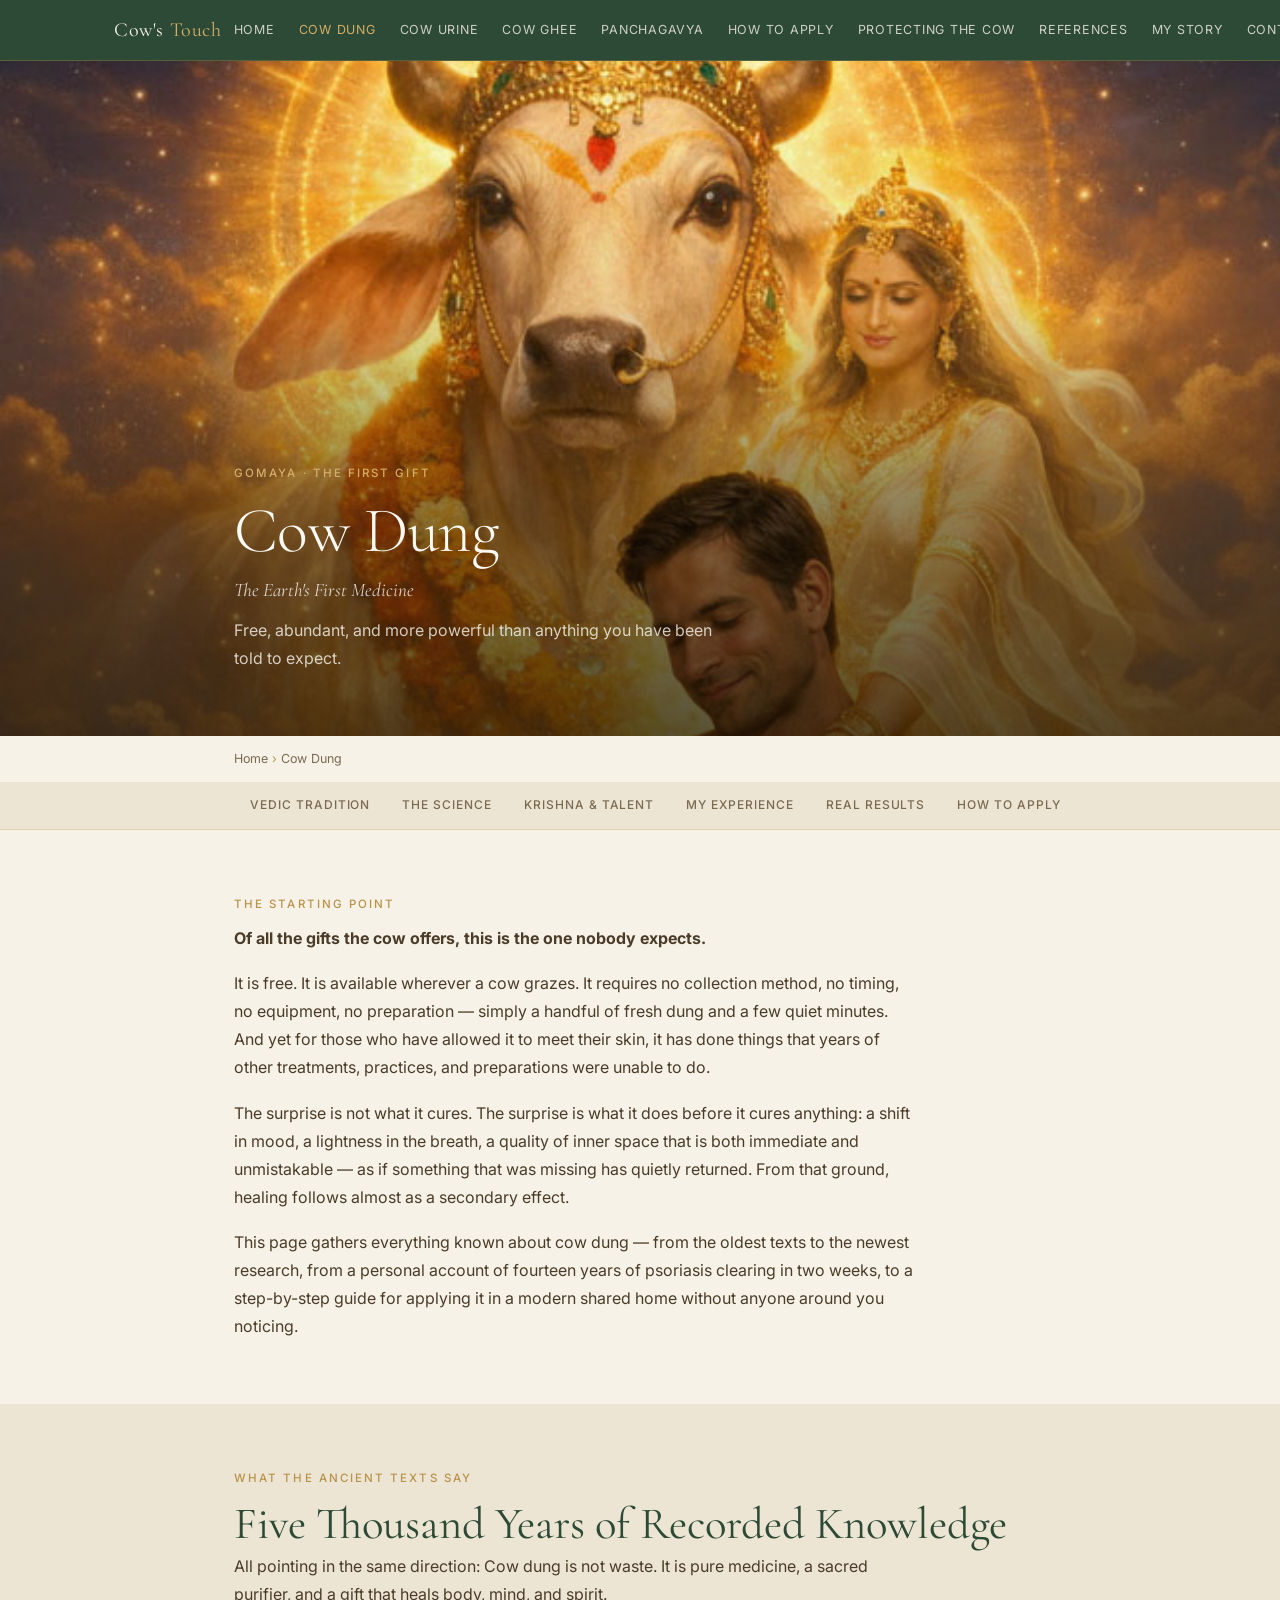
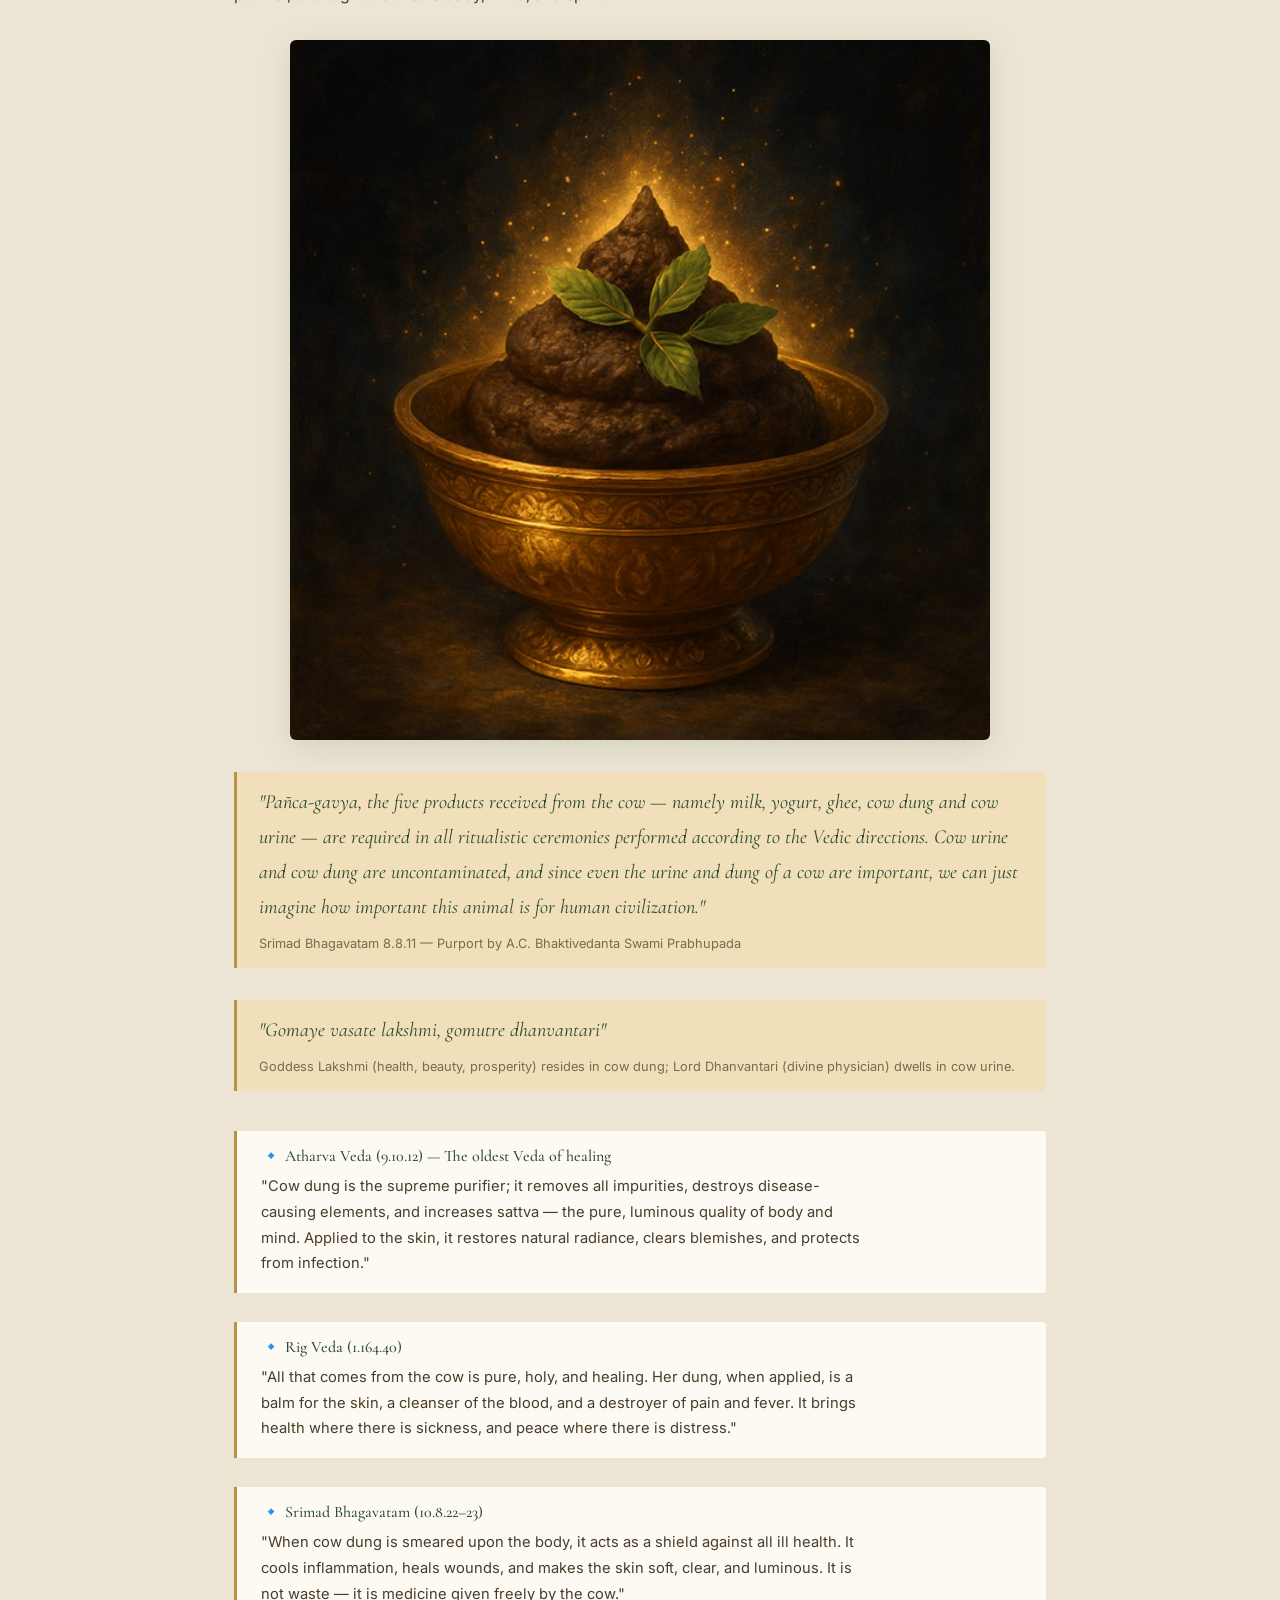
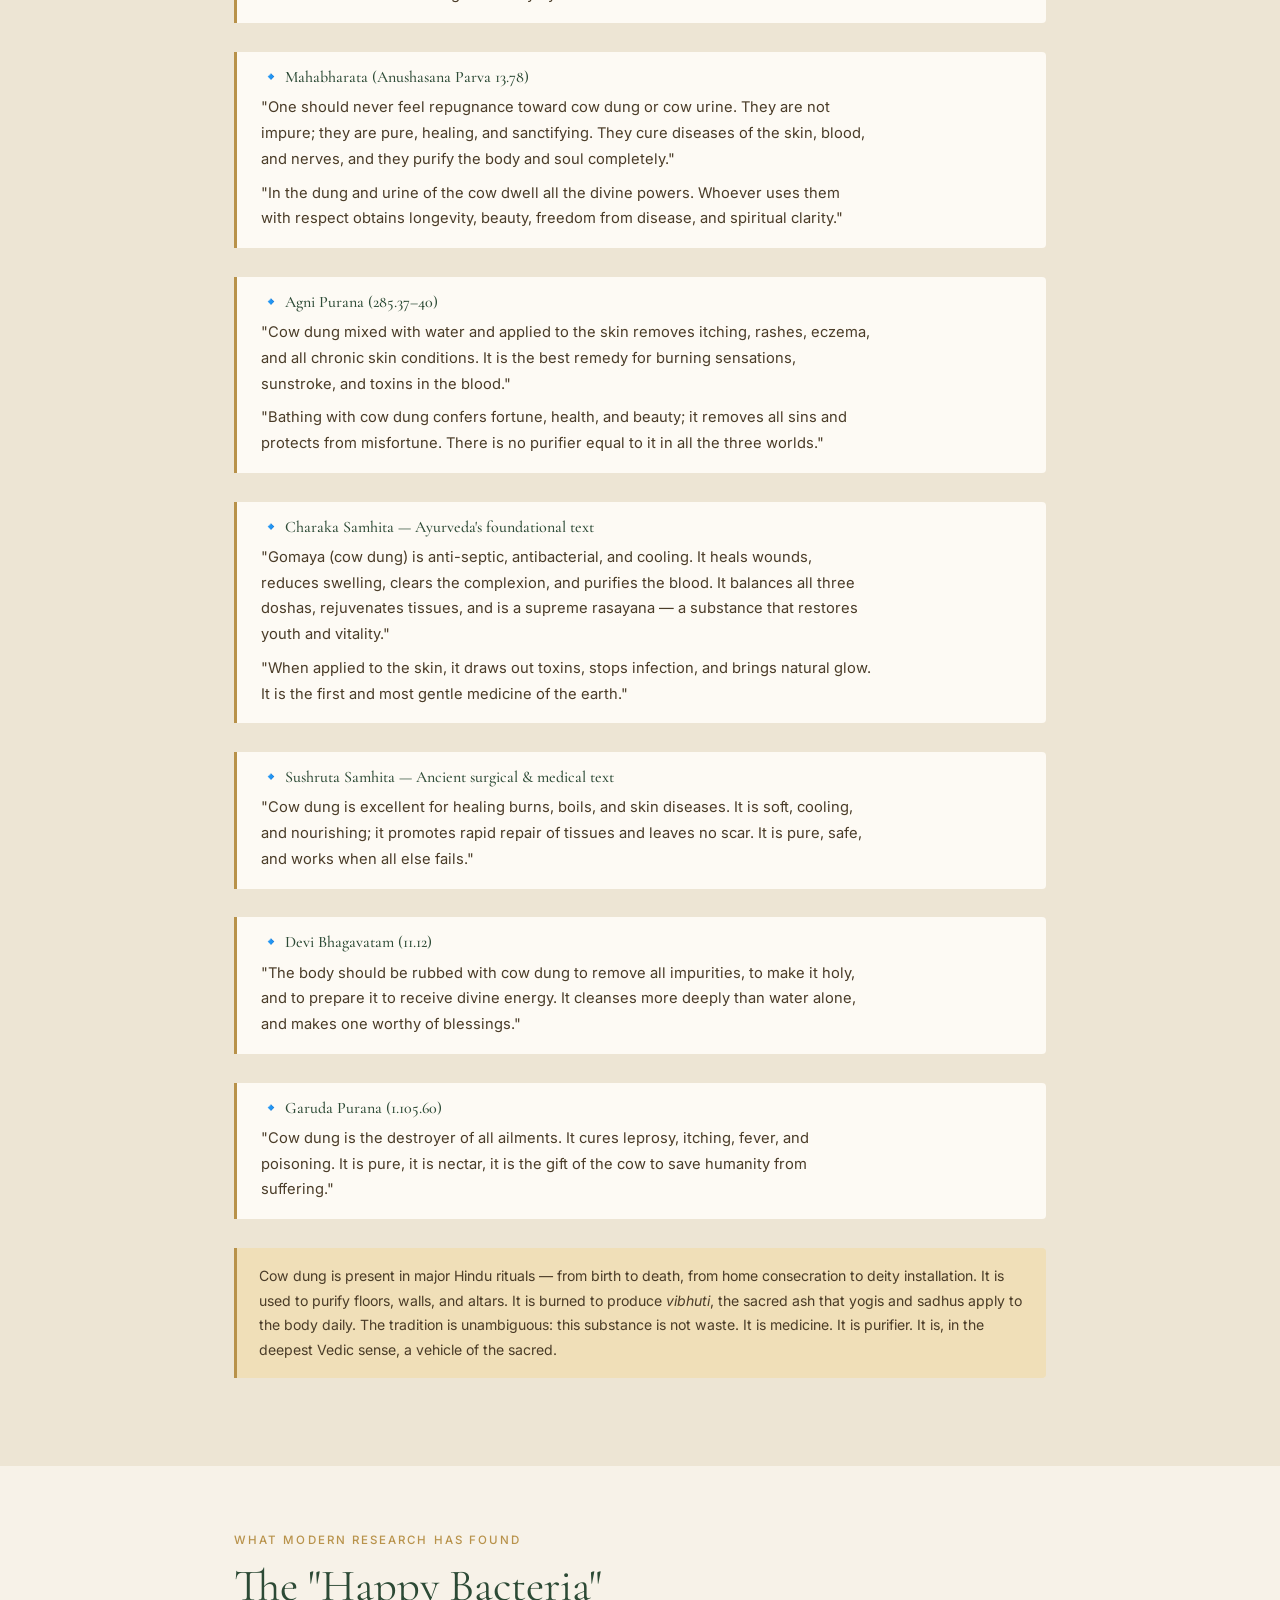
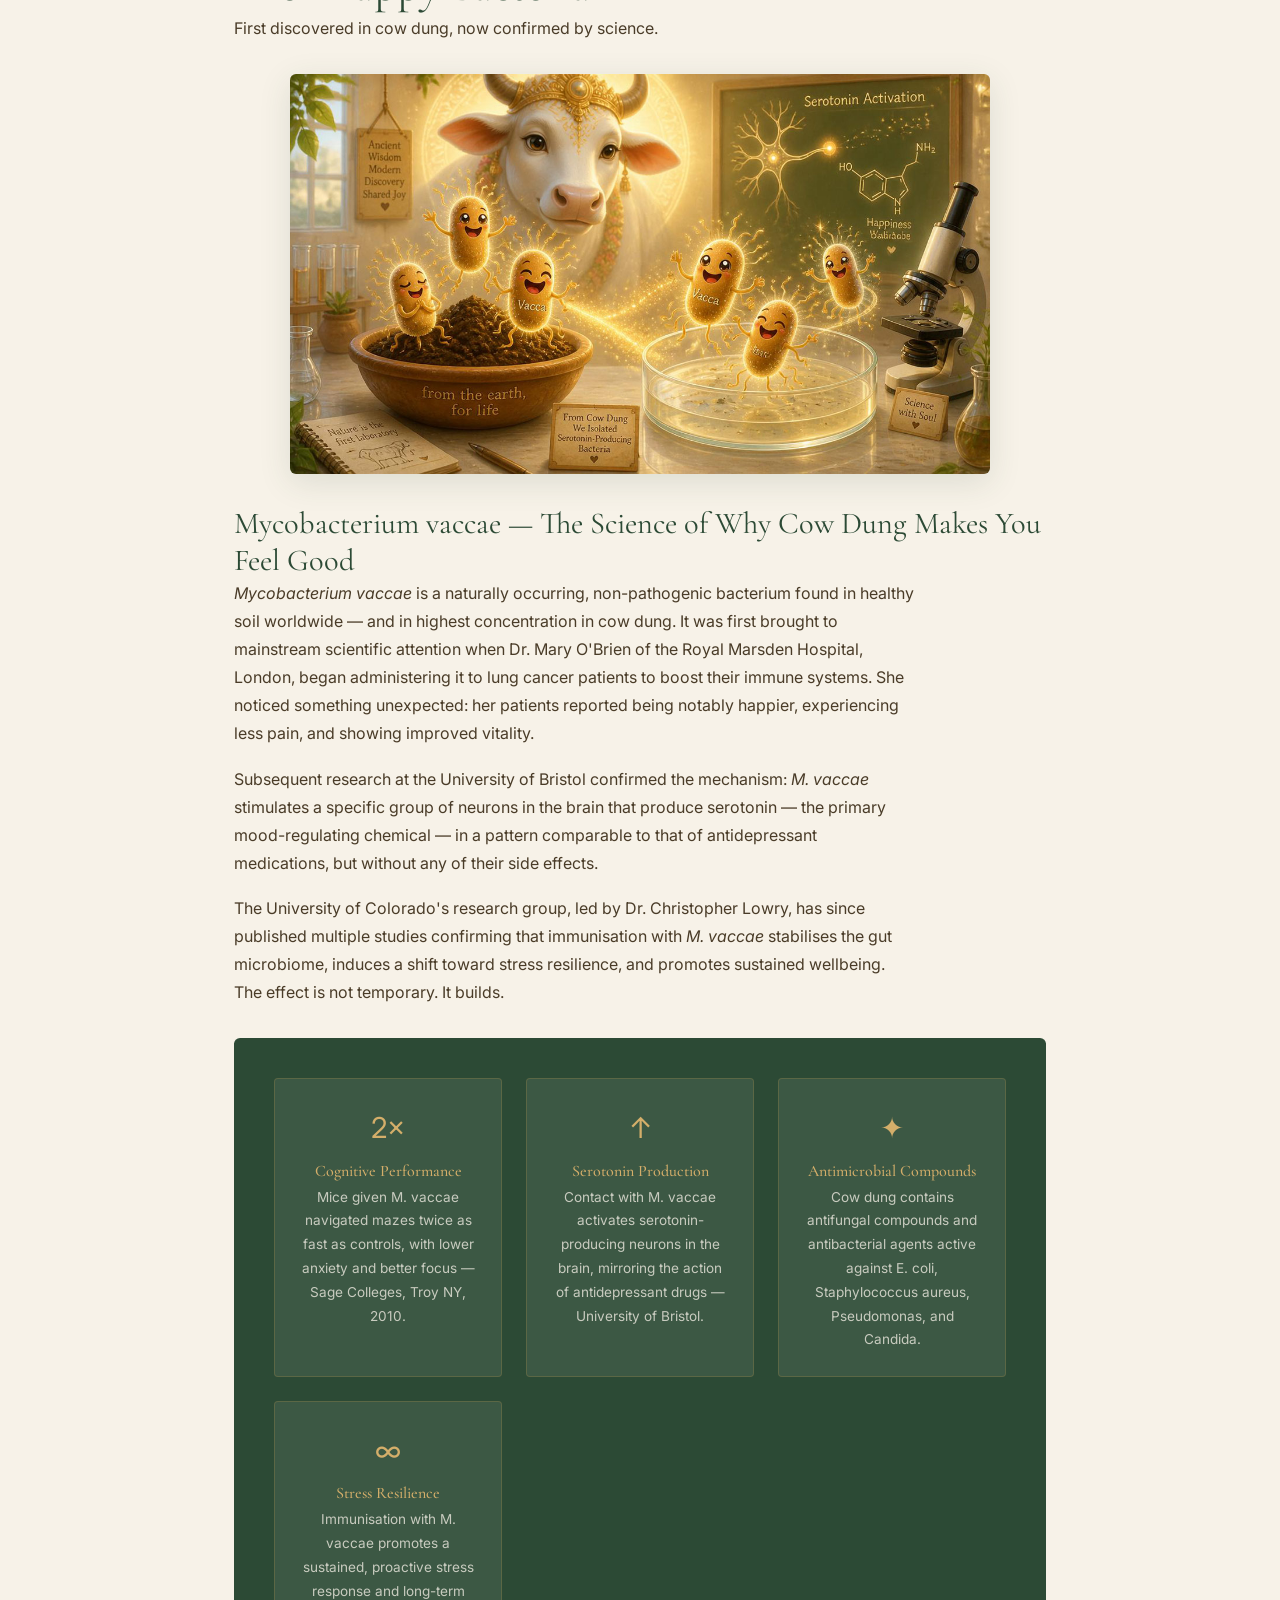
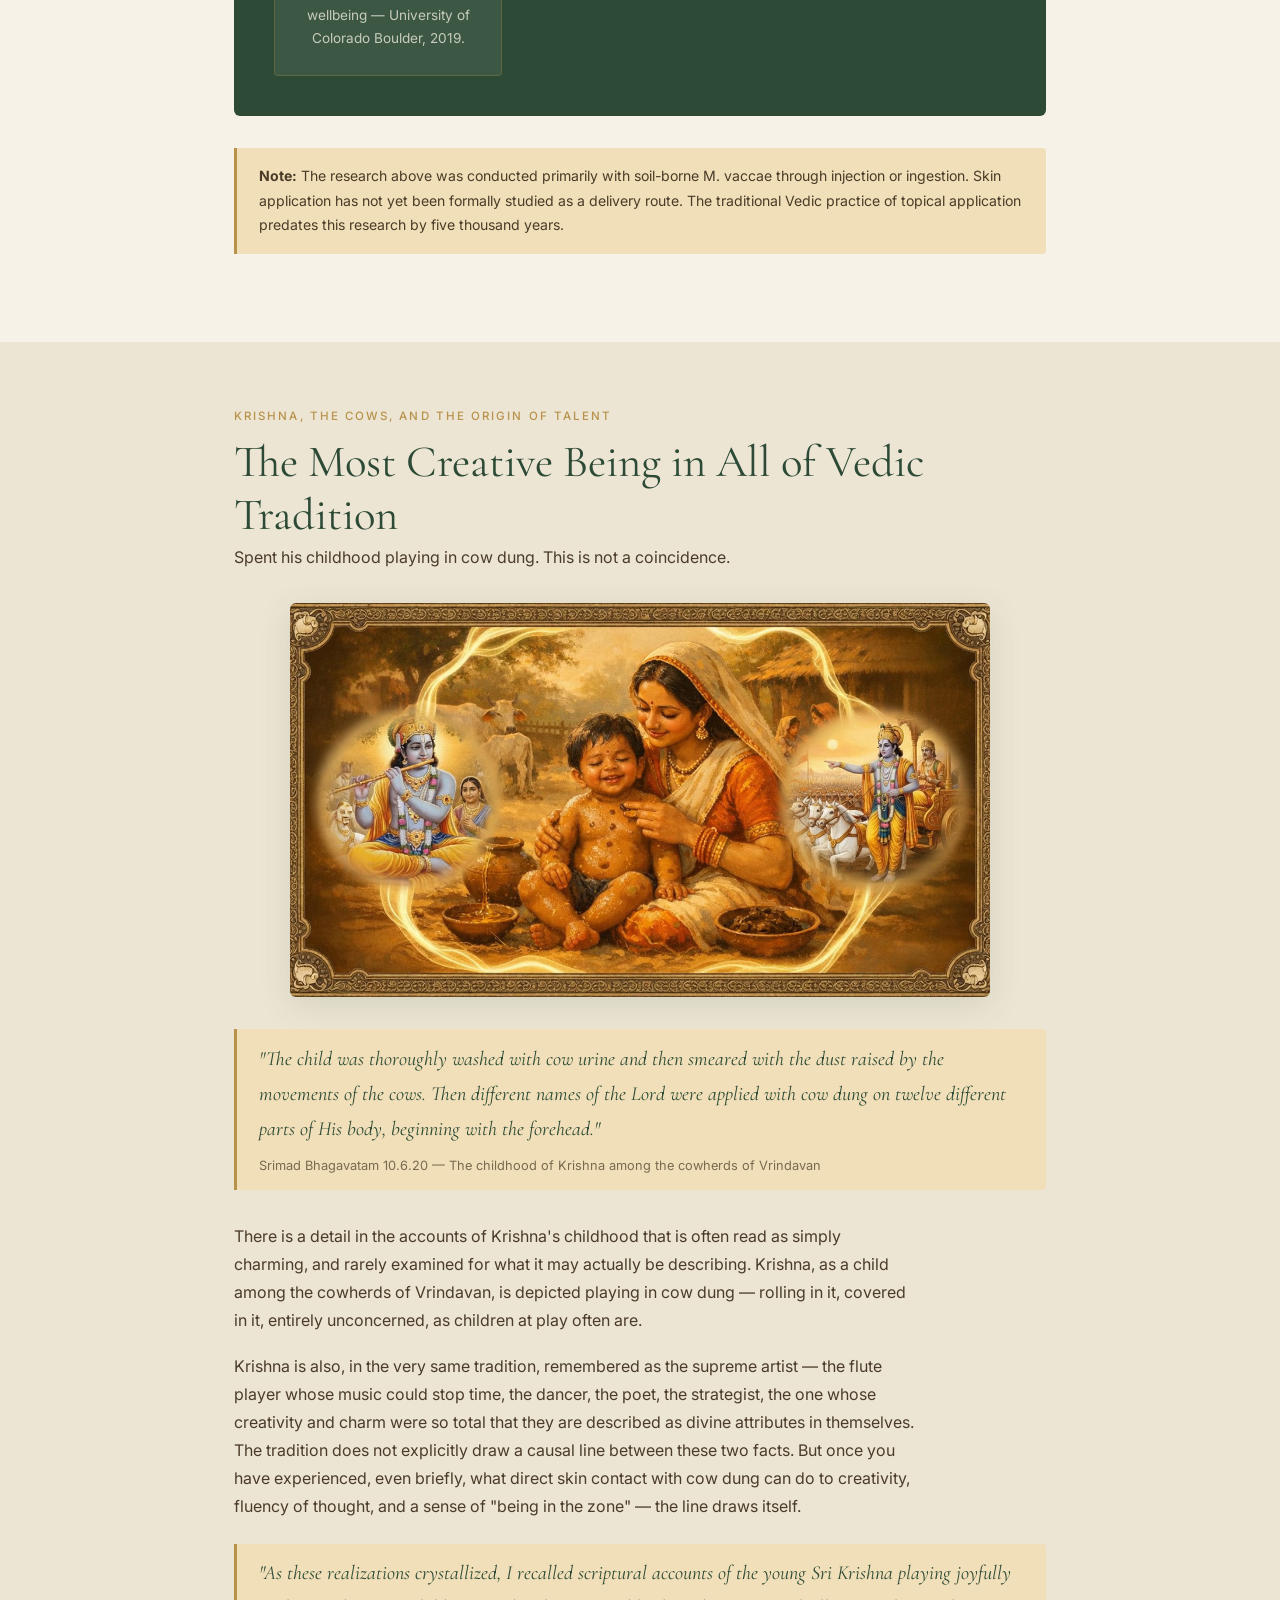
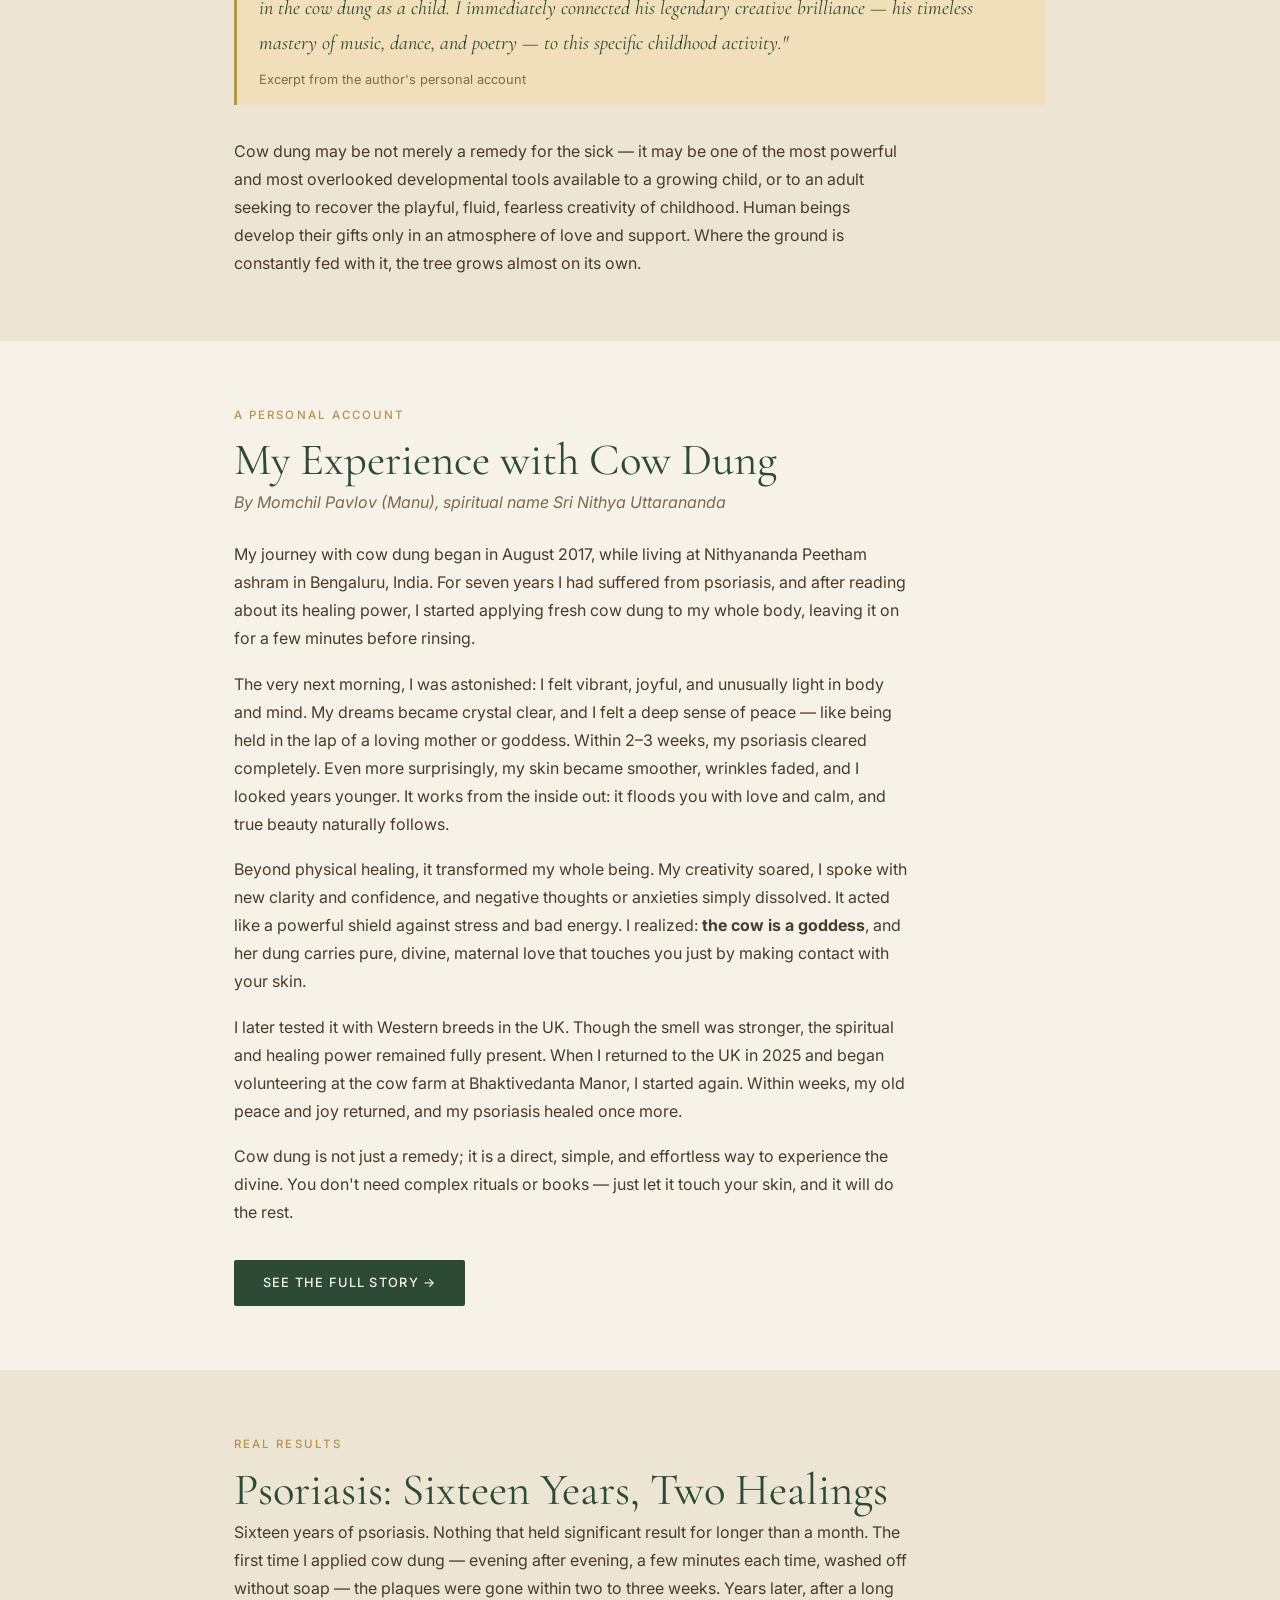
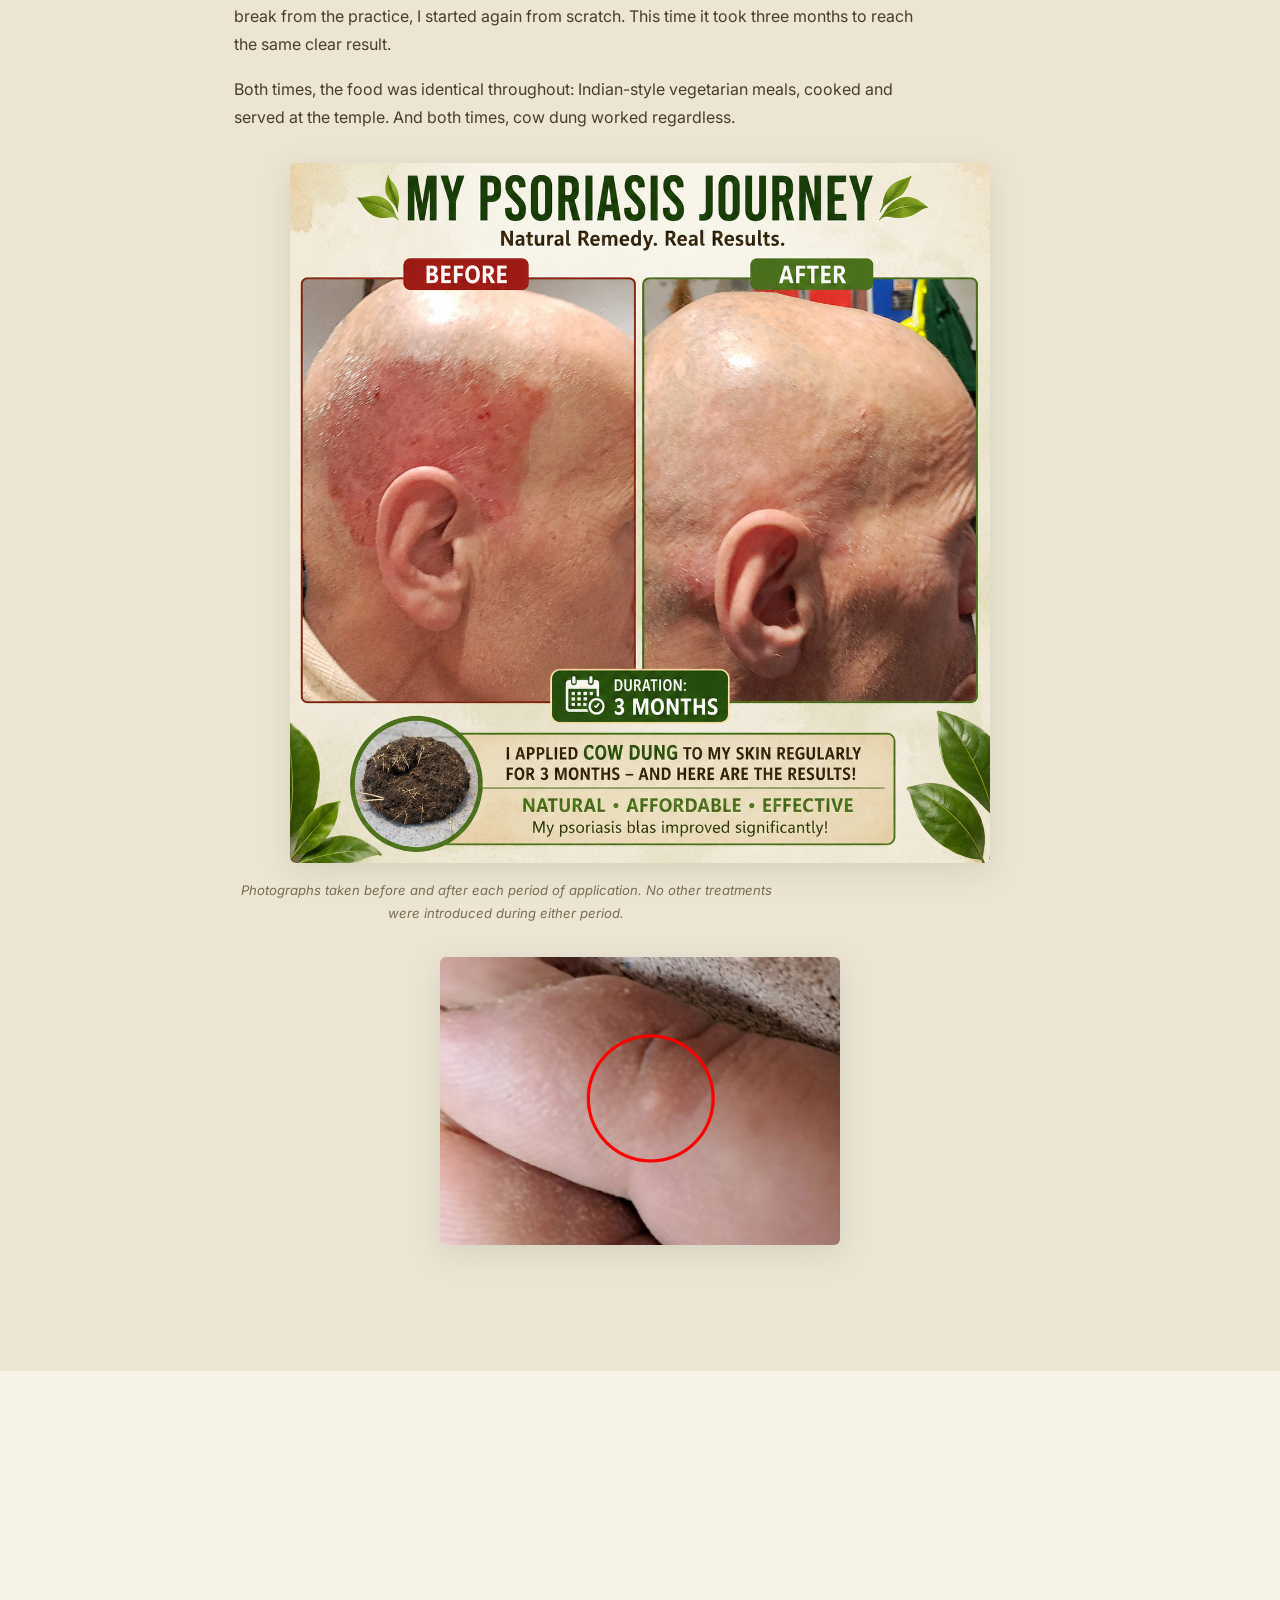
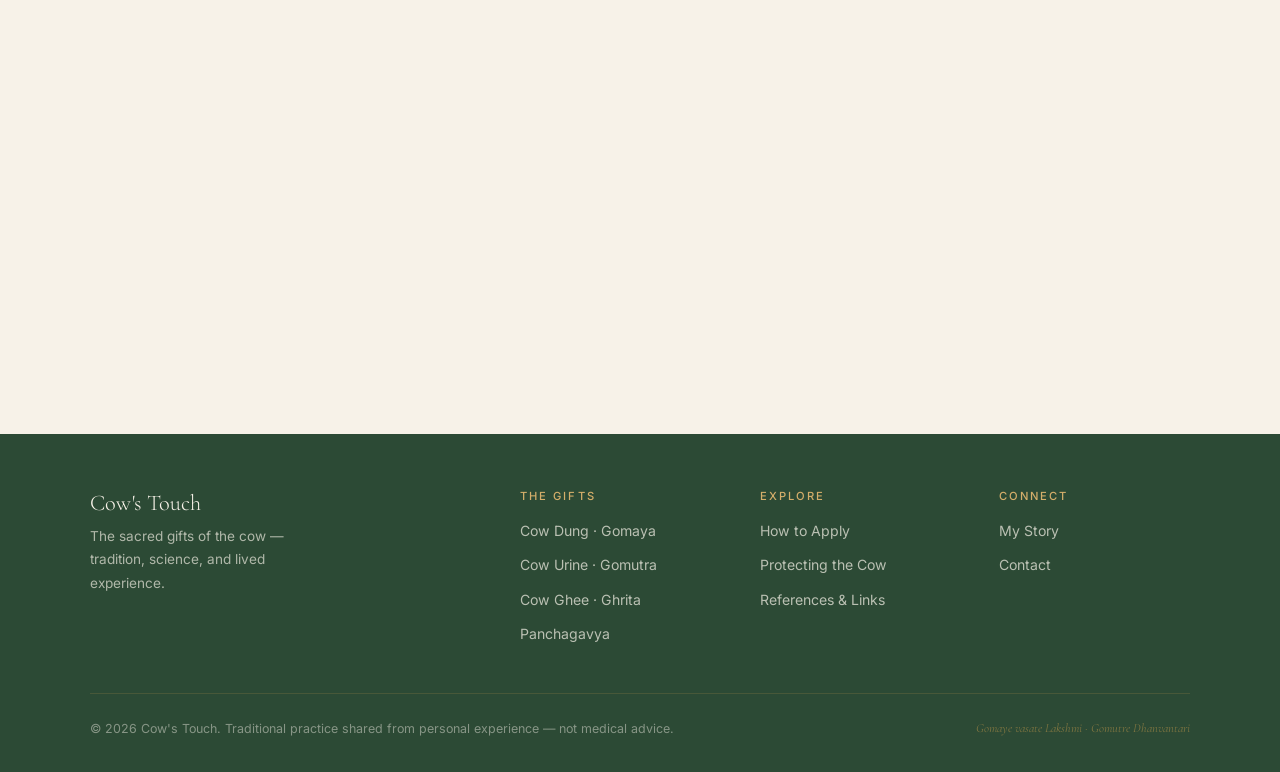
==== commit 2a67bfbd: "dung06" ====
--- a/cow-dung.html
+++ b/cow-dung.html
@@ -9,18 +9,18 @@
   <meta property="og:image" content="/images/og-image.png">
   <link rel="stylesheet" href="style.css">
   <style>
-    .page-hero { min-height: 85vh; }
-    .page-hero img { object-position: center 20%; }
+    .page-hero { min-height: 75vh; }
+    .page-hero img { object-position: center 15%; object-fit: cover; }
     .page-hero-overlay {
       background: linear-gradient(
         to bottom,
         rgba(0,0,0,0.0) 0%,
         rgba(0,0,0,0.05) 35%,
-        rgba(20,14,4,0.50) 65%,
-        rgba(20,14,4,0.75) 100%
+        rgba(20,14,4,0.45) 65%,
+        rgba(20,14,4,0.70) 100%
       ) !important;
     }
-    .page-hero-content { padding-top: clamp(3rem, 42vh, 42vh); }
+    .page-hero-content { padding-top: clamp(3rem, 35vh, 38vh); }
 
     .section-img {
       display: block;
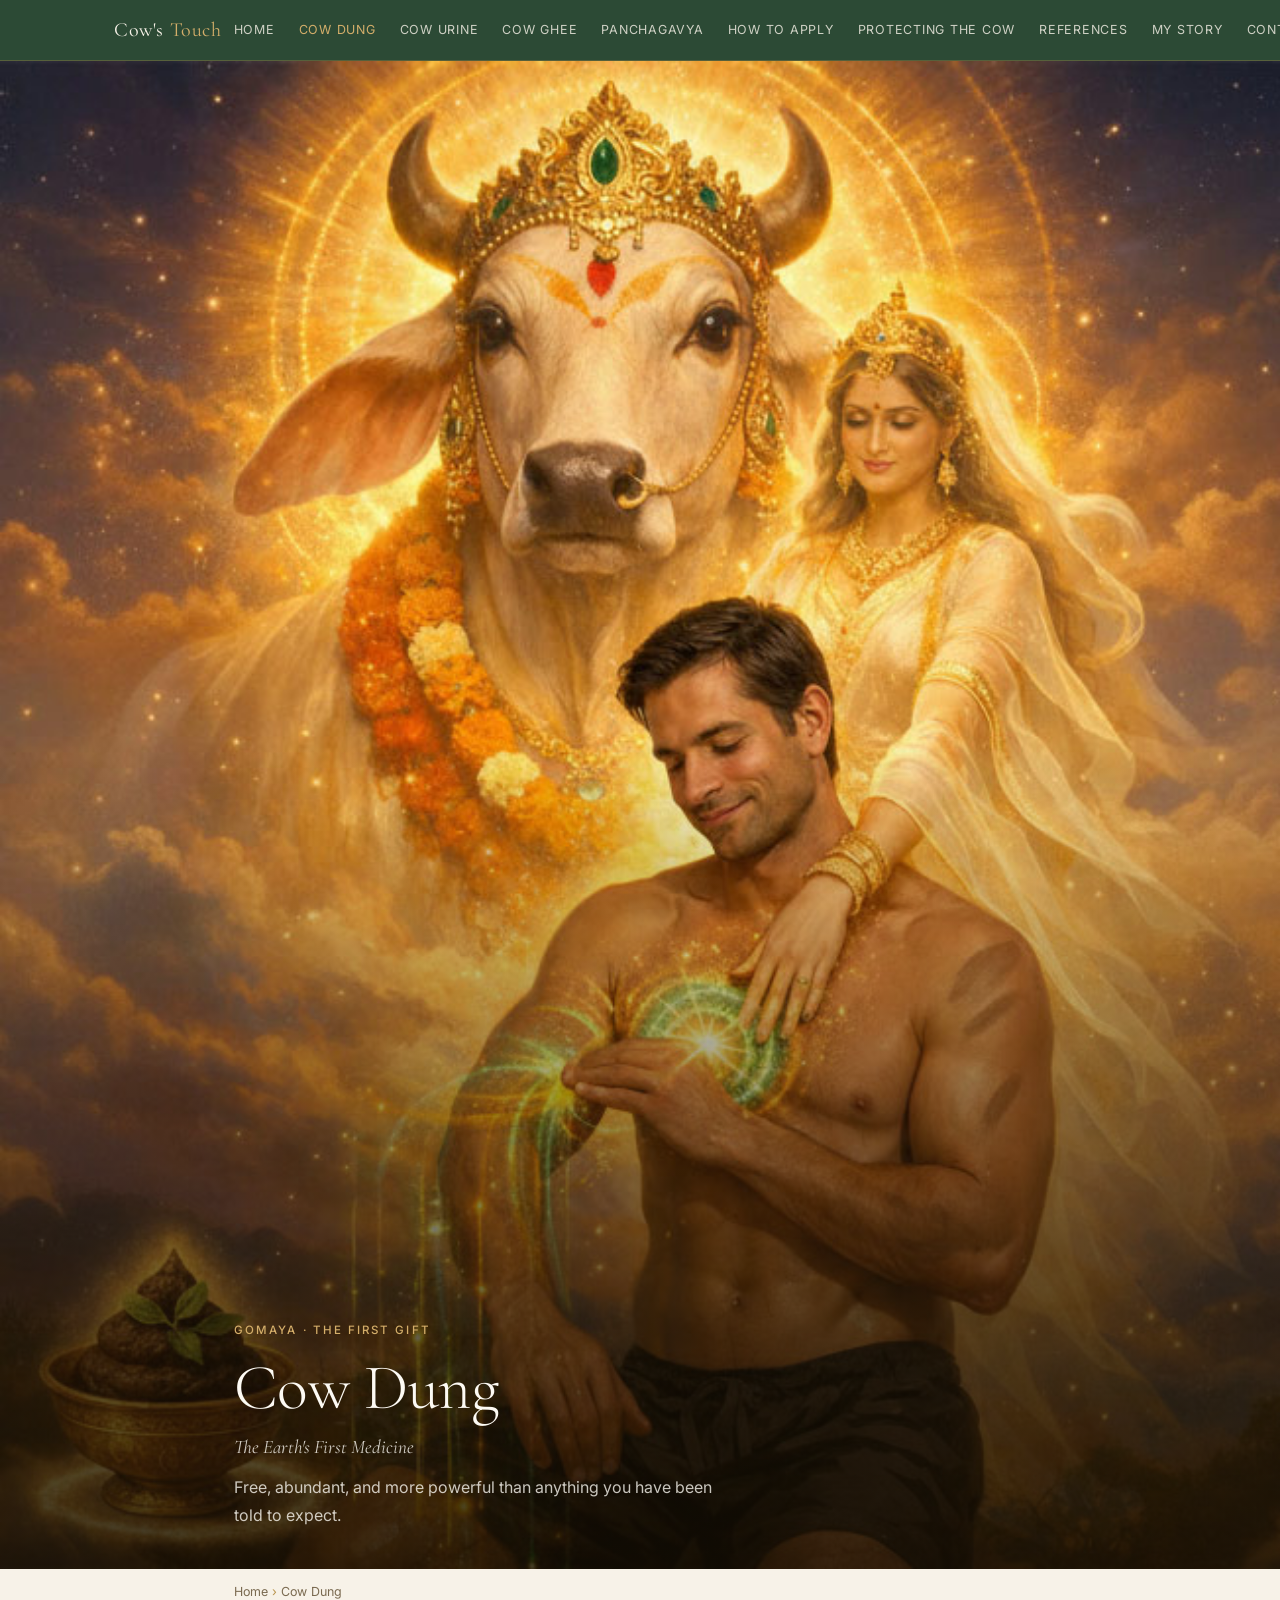
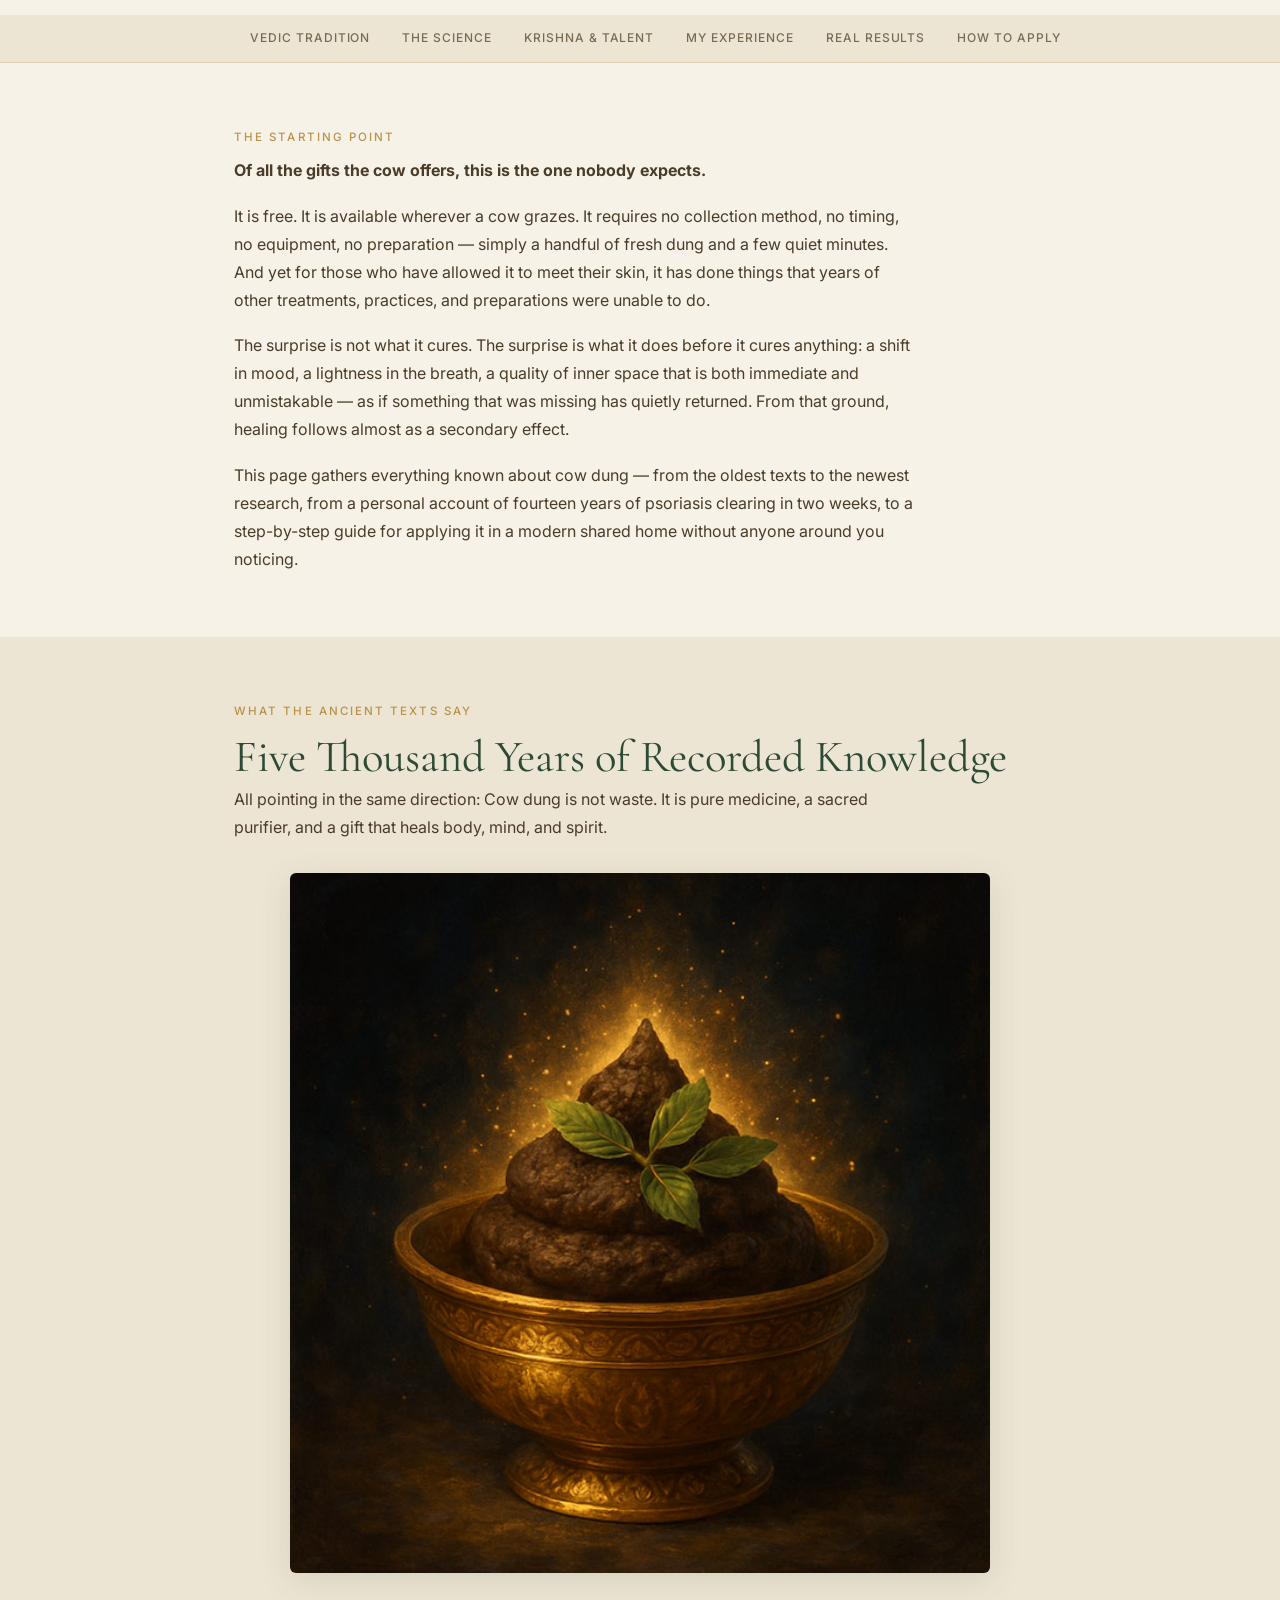
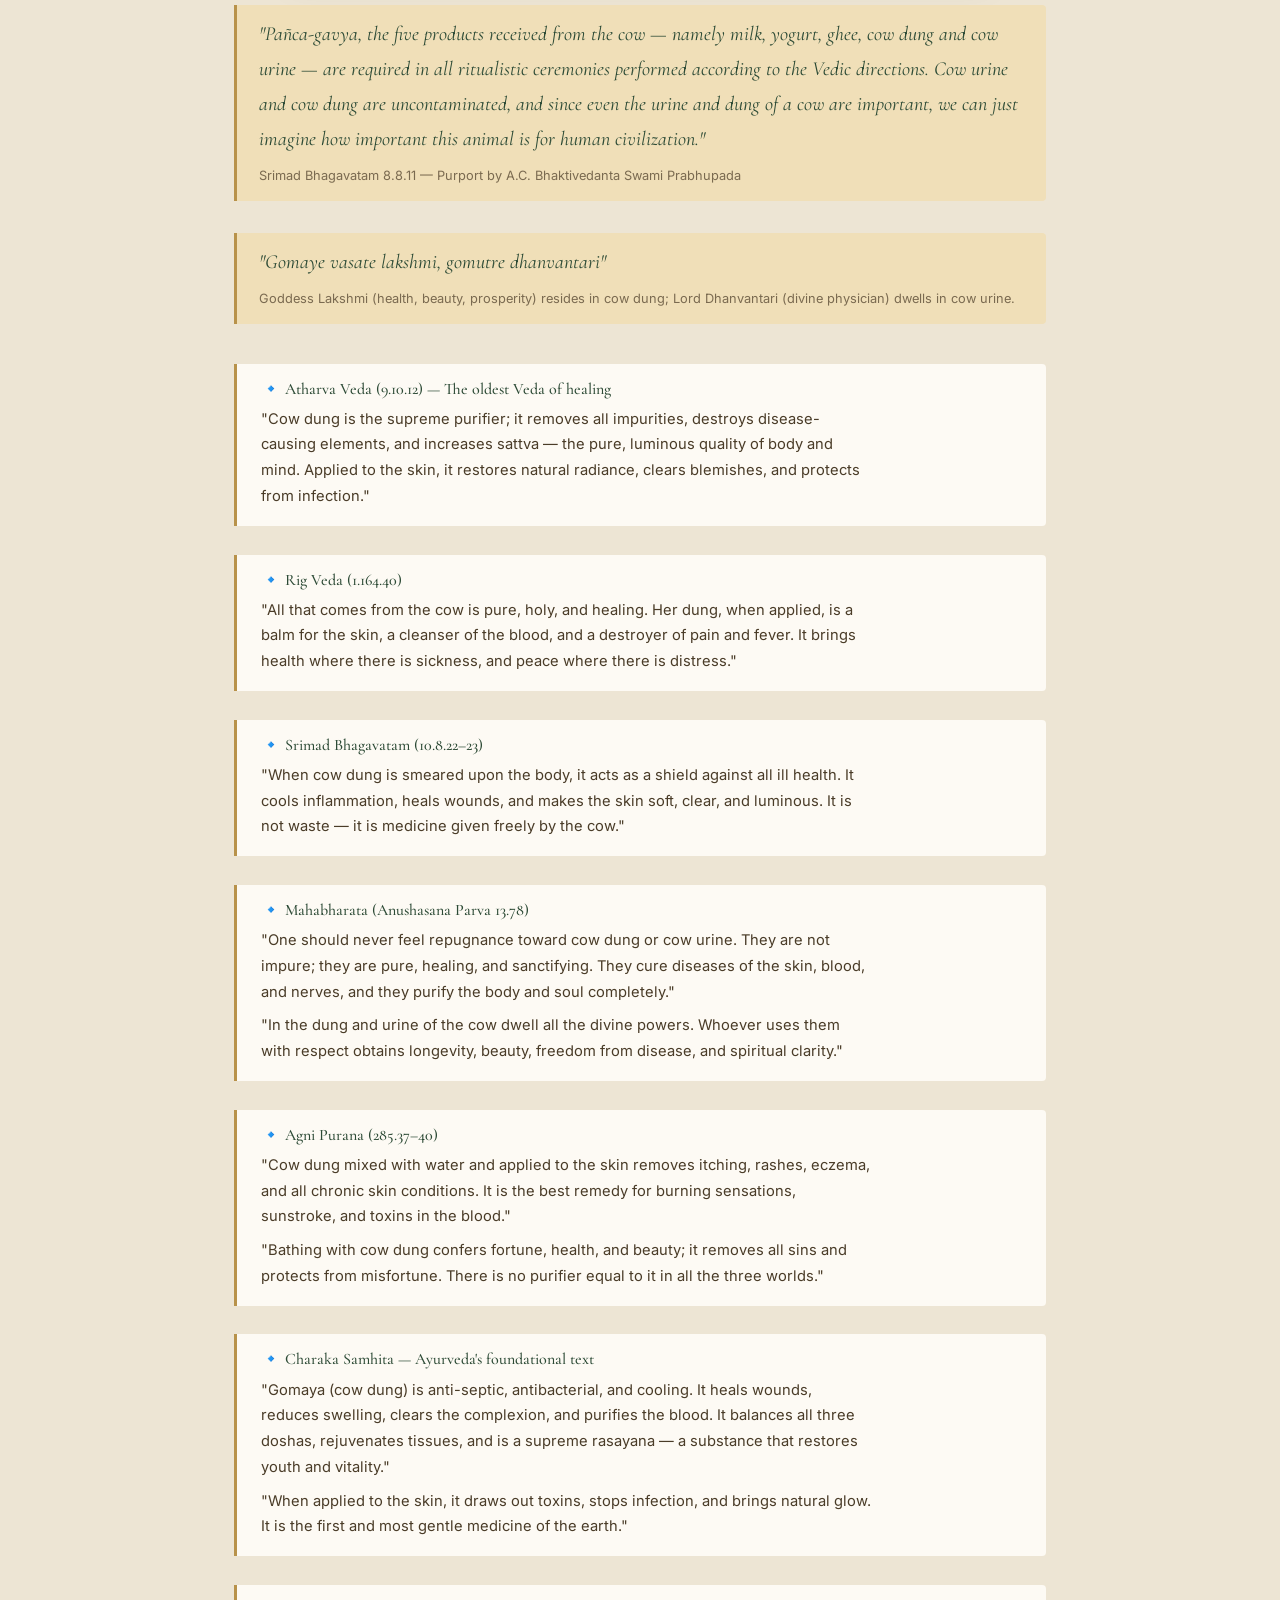
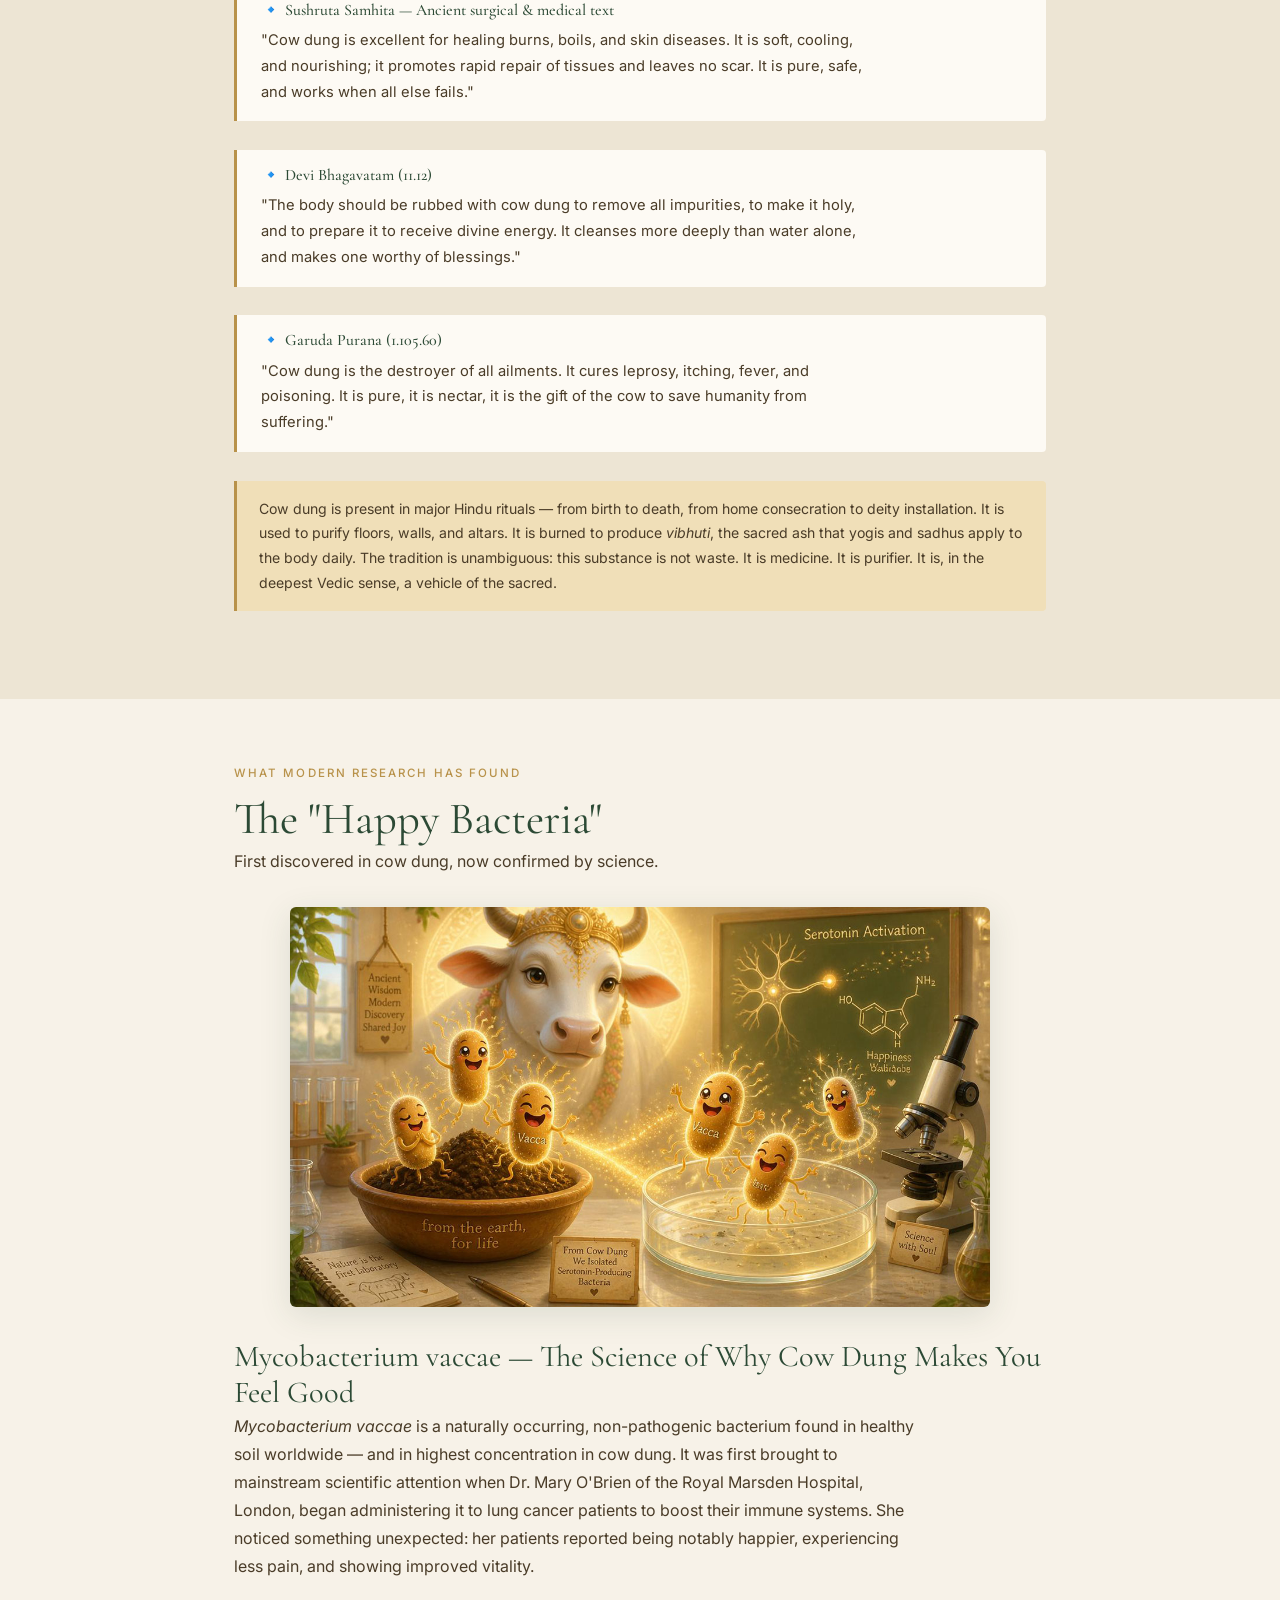
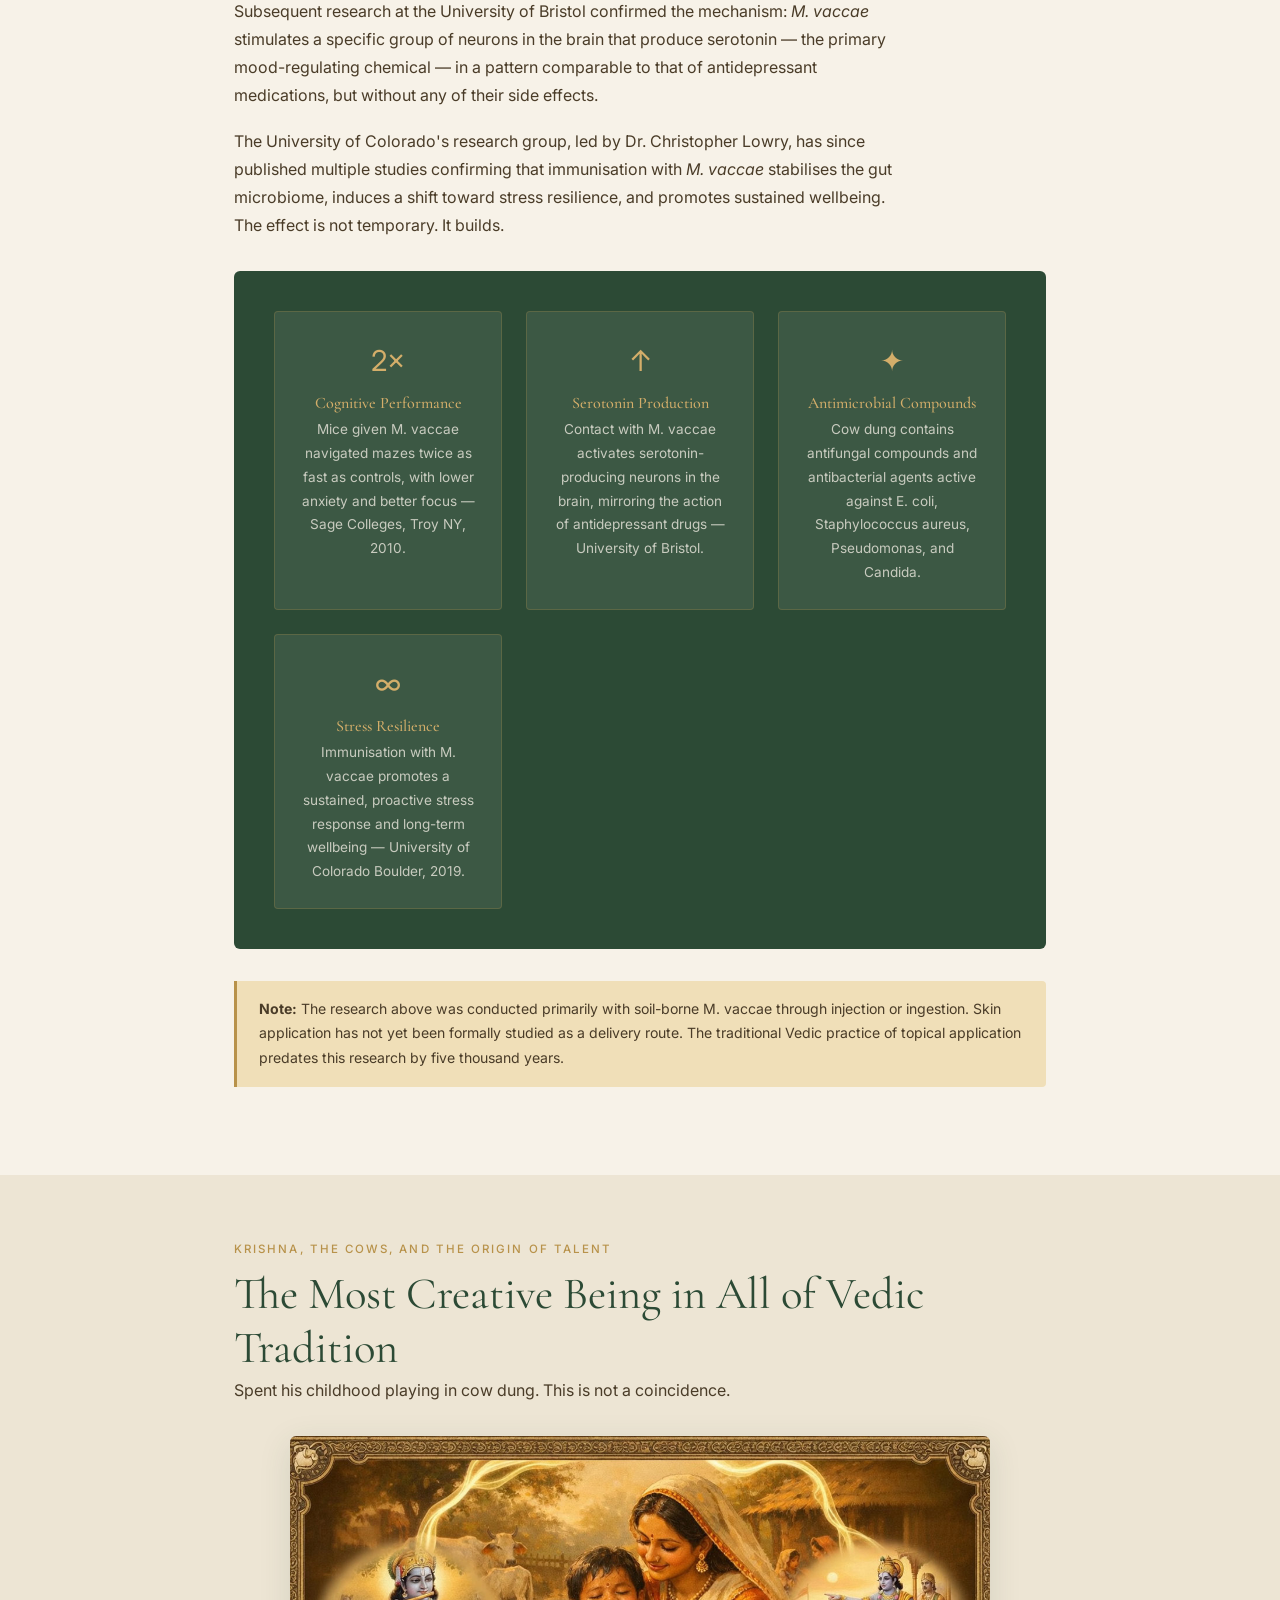
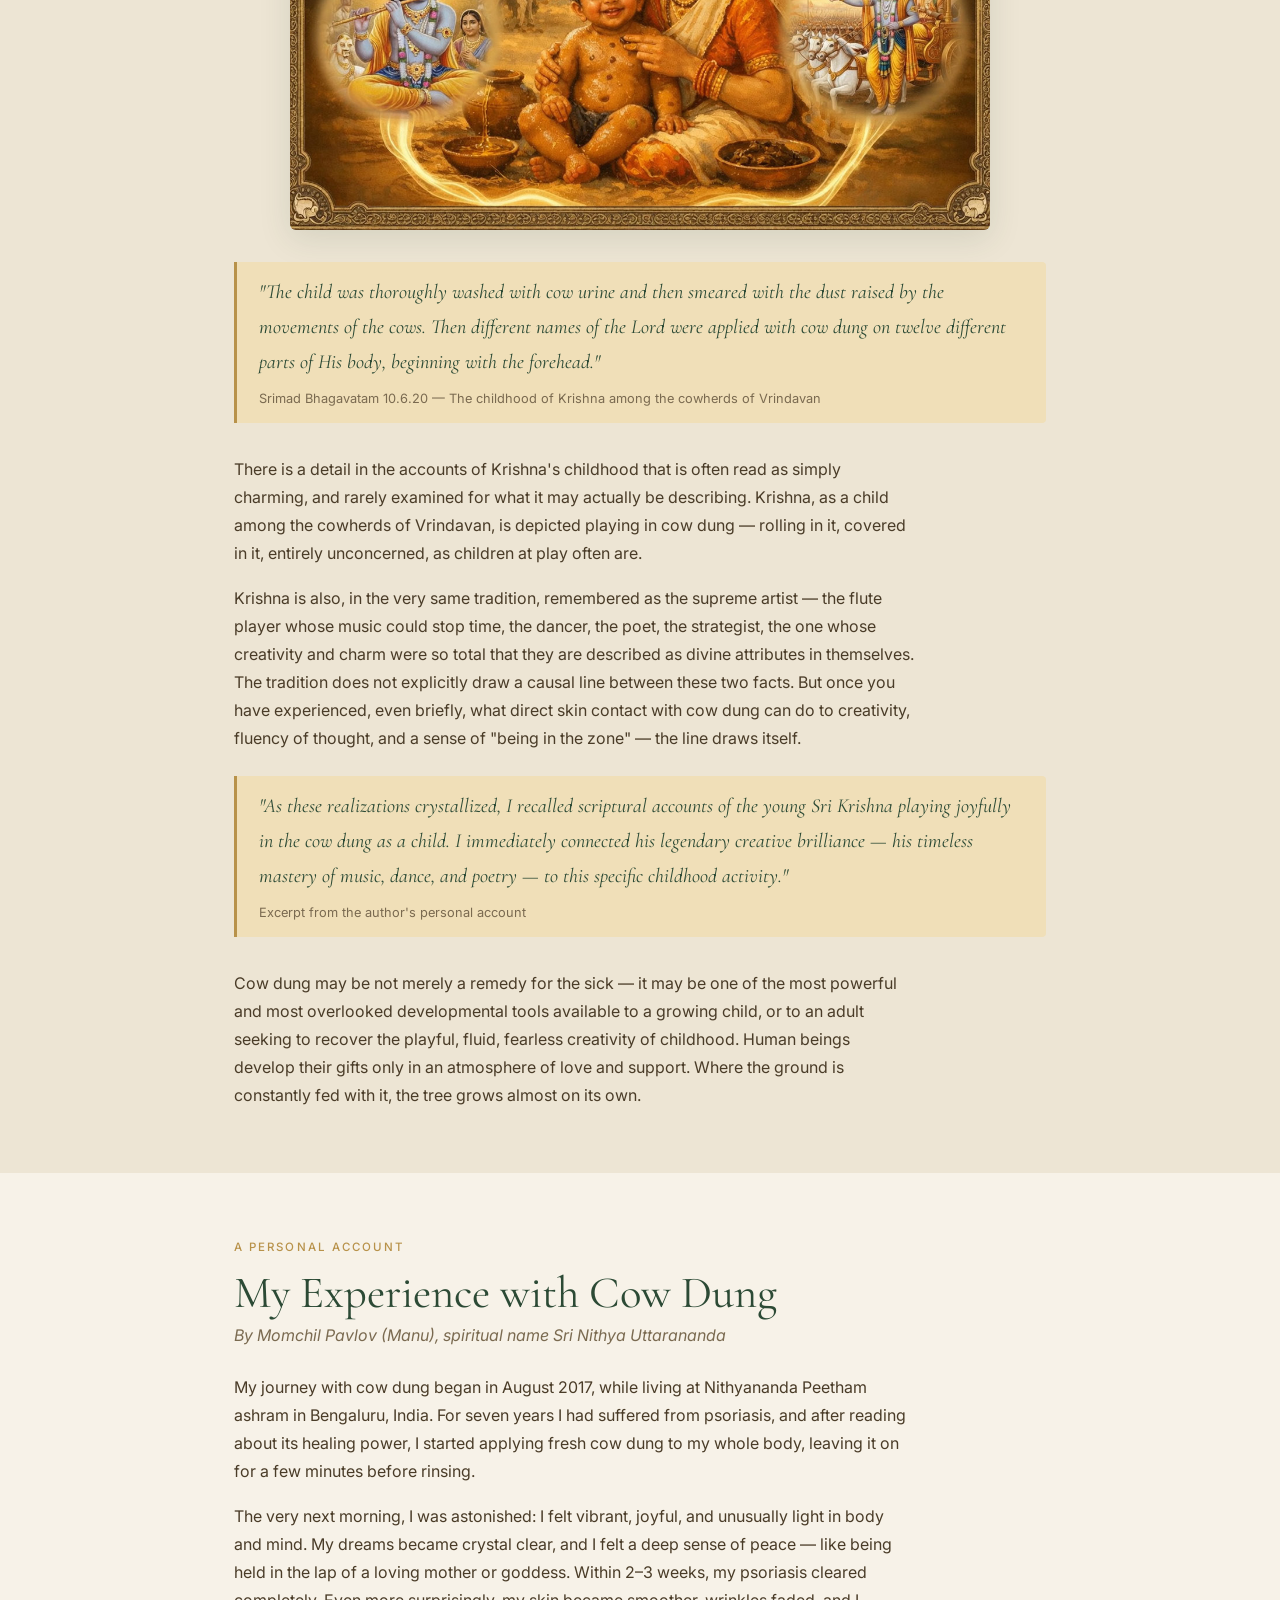
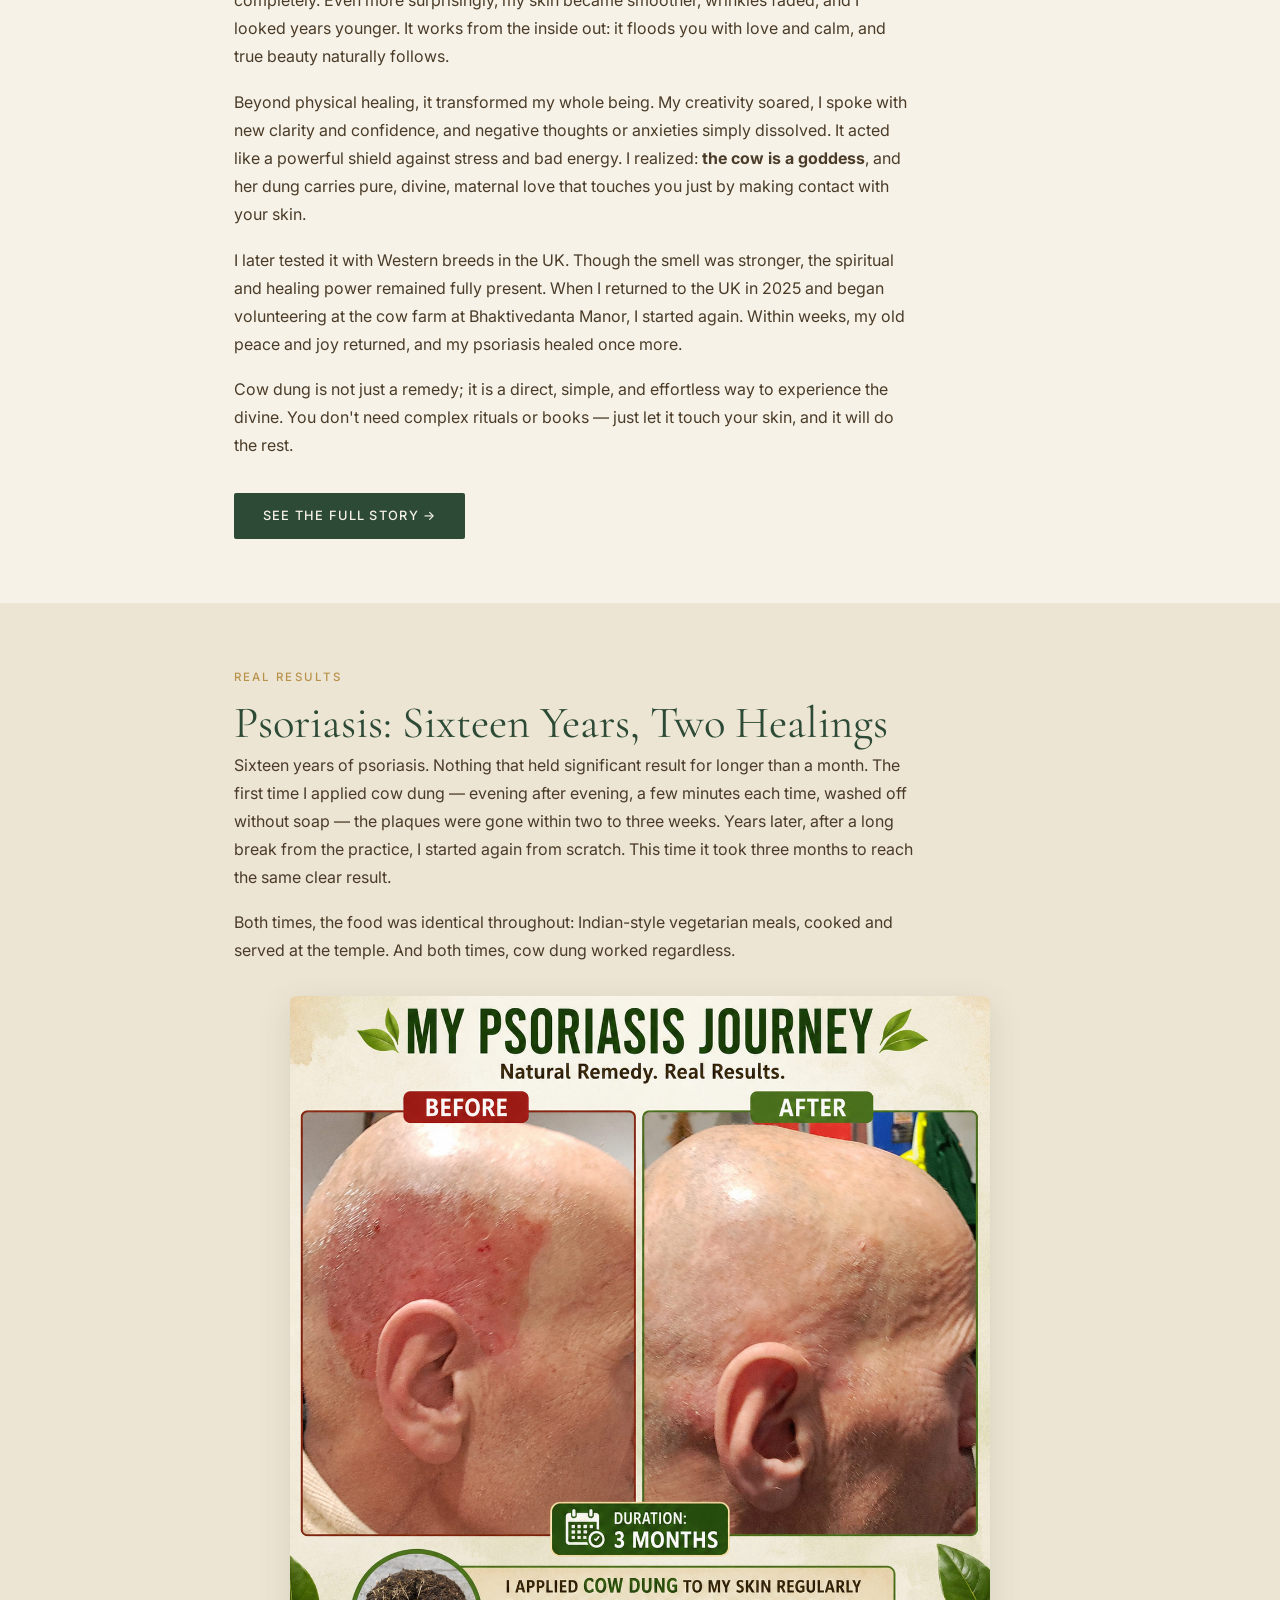
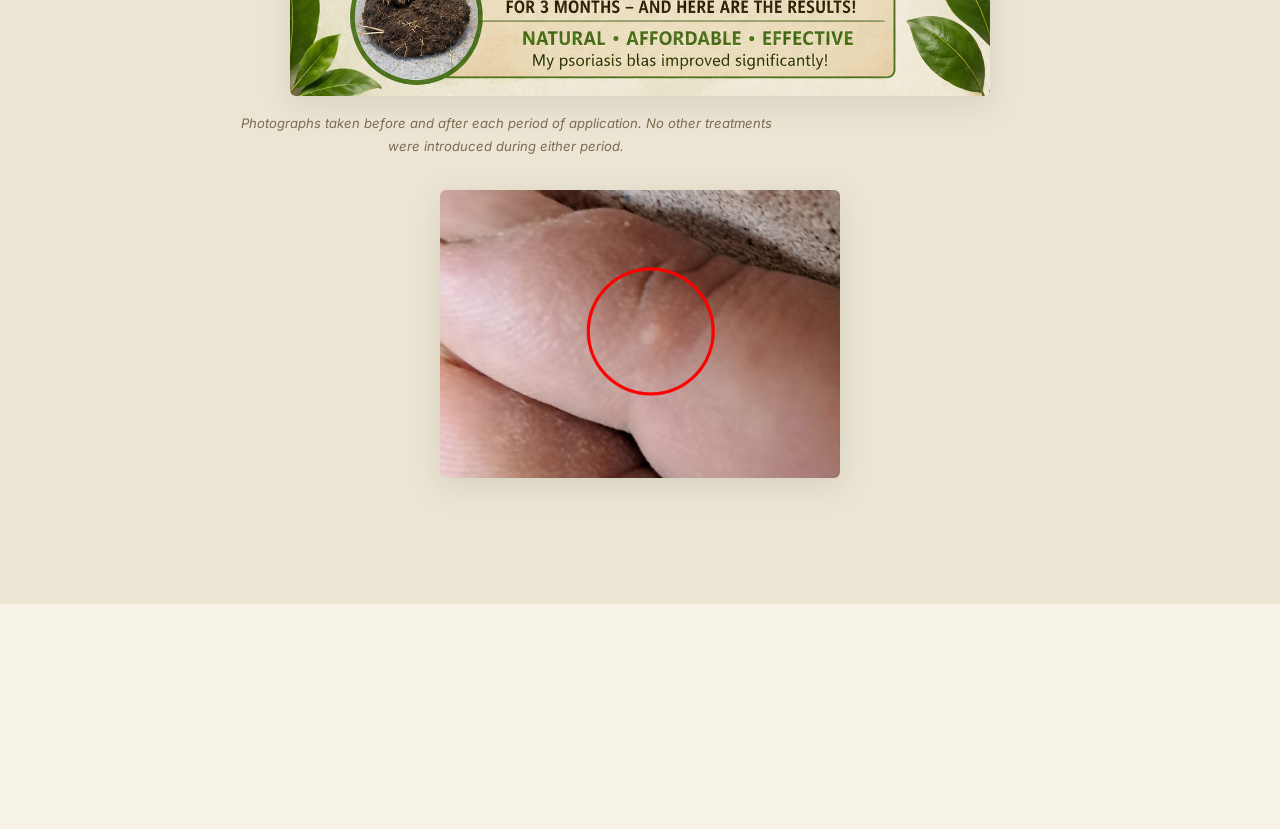
==== commit 9a54fee0: "twqo" ====
--- a/cow-dung.html
+++ b/cow-dung.html
@@ -9,18 +9,38 @@
   <meta property="og:image" content="/images/og-image.png">
   <link rel="stylesheet" href="style.css">
   <style>
-    .page-hero { min-height: 75vh; }
-    .page-hero img { object-position: center 15%; object-fit: cover; }
+    .page-hero {
+      position: relative;
+      min-height: unset;
+    }
+    .page-hero picture,
+    .page-hero img {
+      position: relative !important;
+      width: 100%;
+      height: auto !important;
+      object-fit: unset !important;
+      display: block;
+    }
     .page-hero-overlay {
+      position: absolute;
+      inset: auto 0 0 0 !important;
+      height: 55%;
       background: linear-gradient(
         to bottom,
         rgba(0,0,0,0.0) 0%,
-        rgba(0,0,0,0.05) 35%,
-        rgba(20,14,4,0.45) 65%,
-        rgba(20,14,4,0.70) 100%
+        rgba(20,14,4,0.65) 70%,
+        rgba(20,14,4,0.80) 100%
       ) !important;
     }
-    .page-hero-content { padding-top: clamp(3rem, 35vh, 38vh); }
+    .page-hero-content {
+      position: absolute !important;
+      bottom: 0;
+      left: 0; right: 0;
+      padding: 2.5rem 1.5rem !important;
+      padding-top: 0 !important;
+      max-width: var(--max-w);
+      margin: 0 auto;
+    }
 
     .section-img {
       display: block;
@@ -84,7 +104,11 @@
 
   <!-- Hero -->
   <section class="page-hero">
-    <img src="images/cow_dung_hero_mobile.jpg" alt="Sacred cow goddess touching a man as he applies cow dung to his skin" loading="eager">
+    <picture>
+      <source media="(min-width: 700px)" srcset="images/cow_dung_hero.jpg">
+      <source media="(max-width: 699px)" srcset="images/cow_dung_hero_mobile.jpg">
+      <img src="images/cow_dung_hero.jpg" alt="Sacred cow goddess touching a man as he applies cow dung to his skin" loading="eager">
+    </picture>
     <div class="page-hero-overlay"></div>
     <div class="page-hero-content">
       <span class="eyebrow">Gomaya · The First Gift</span>
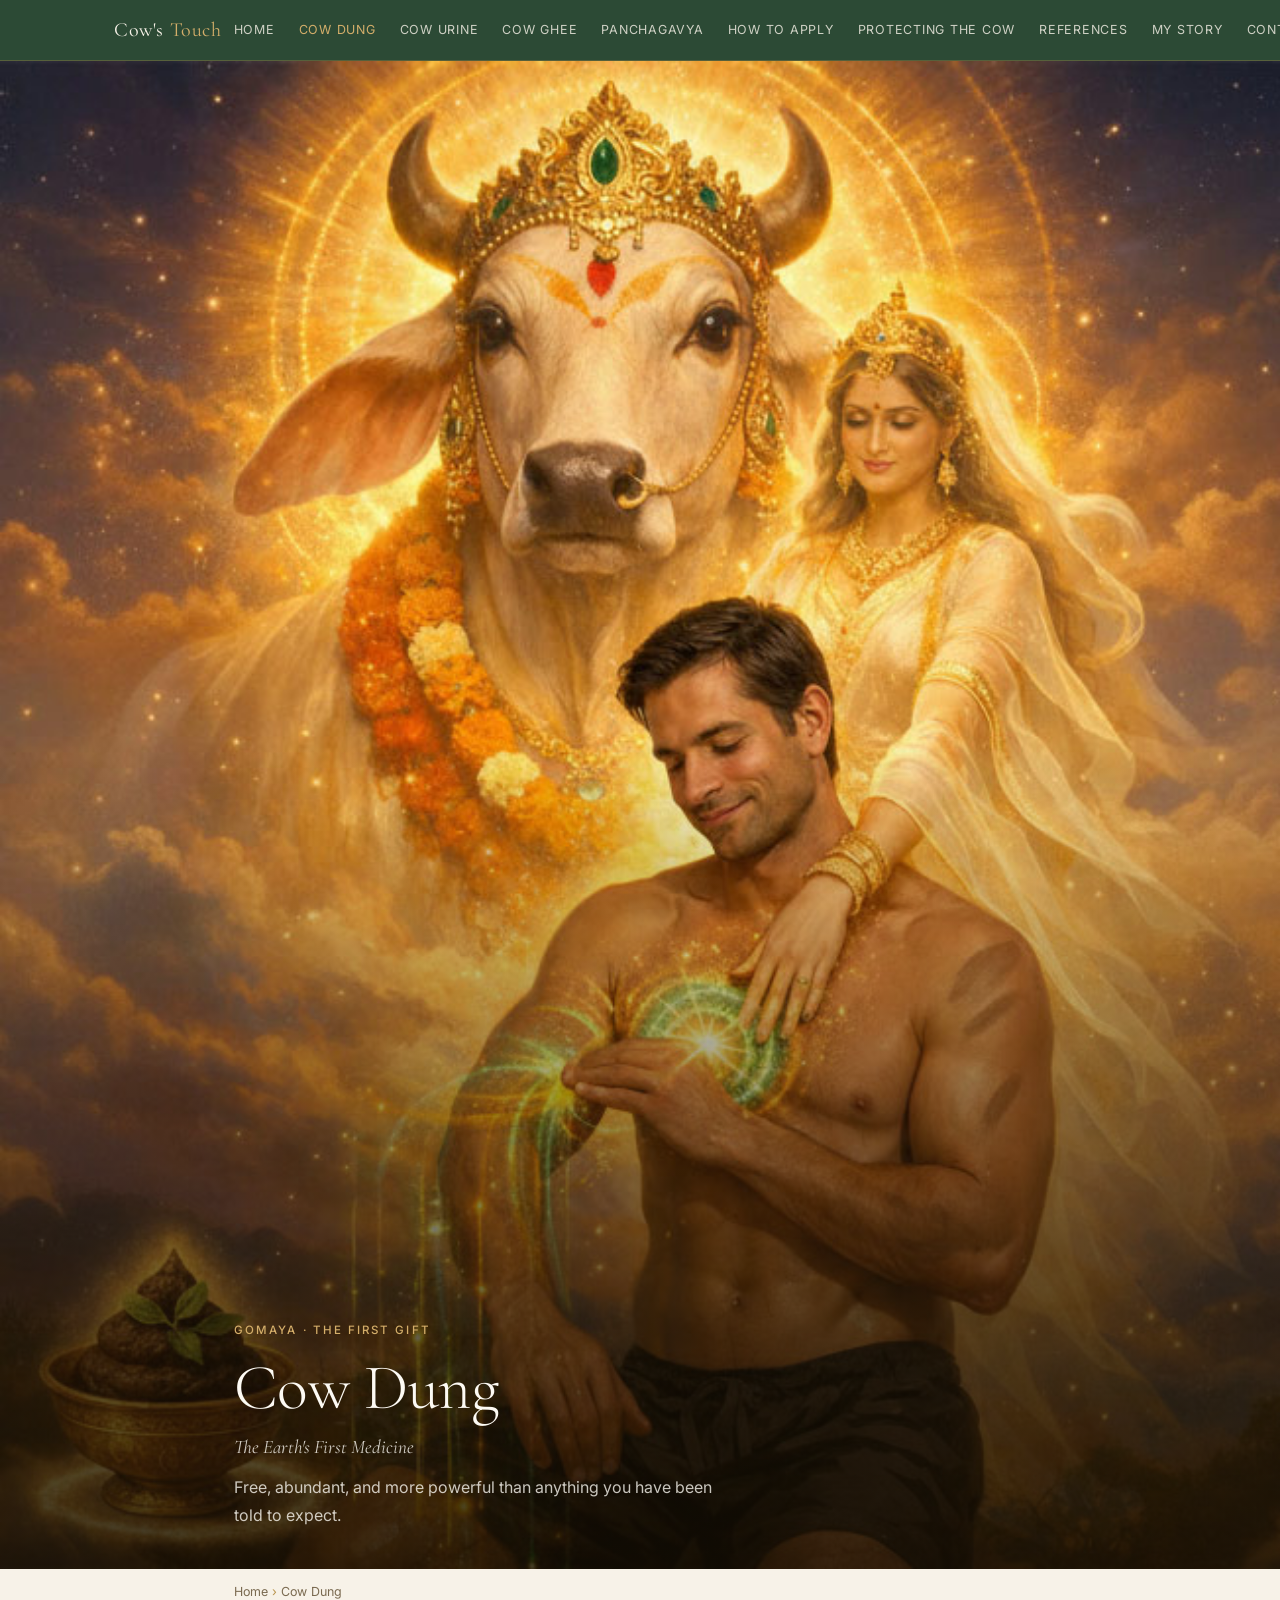
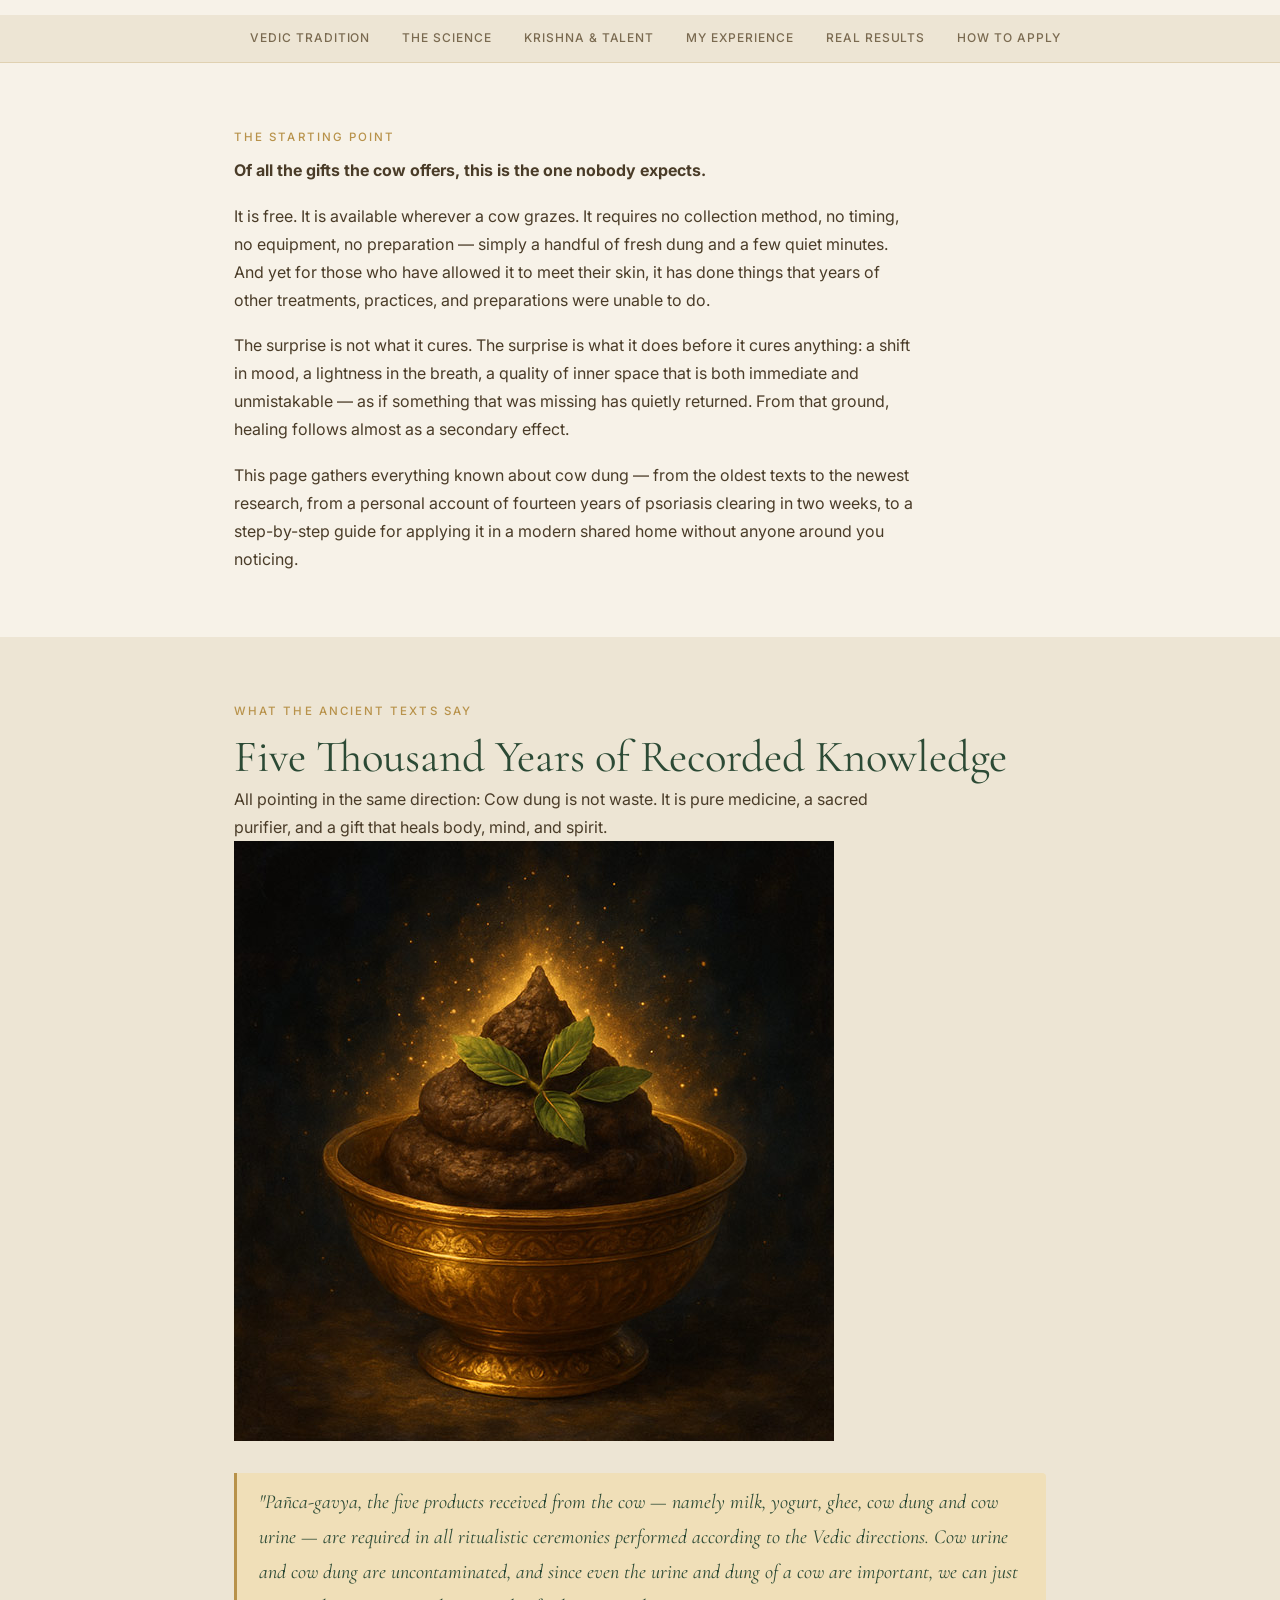
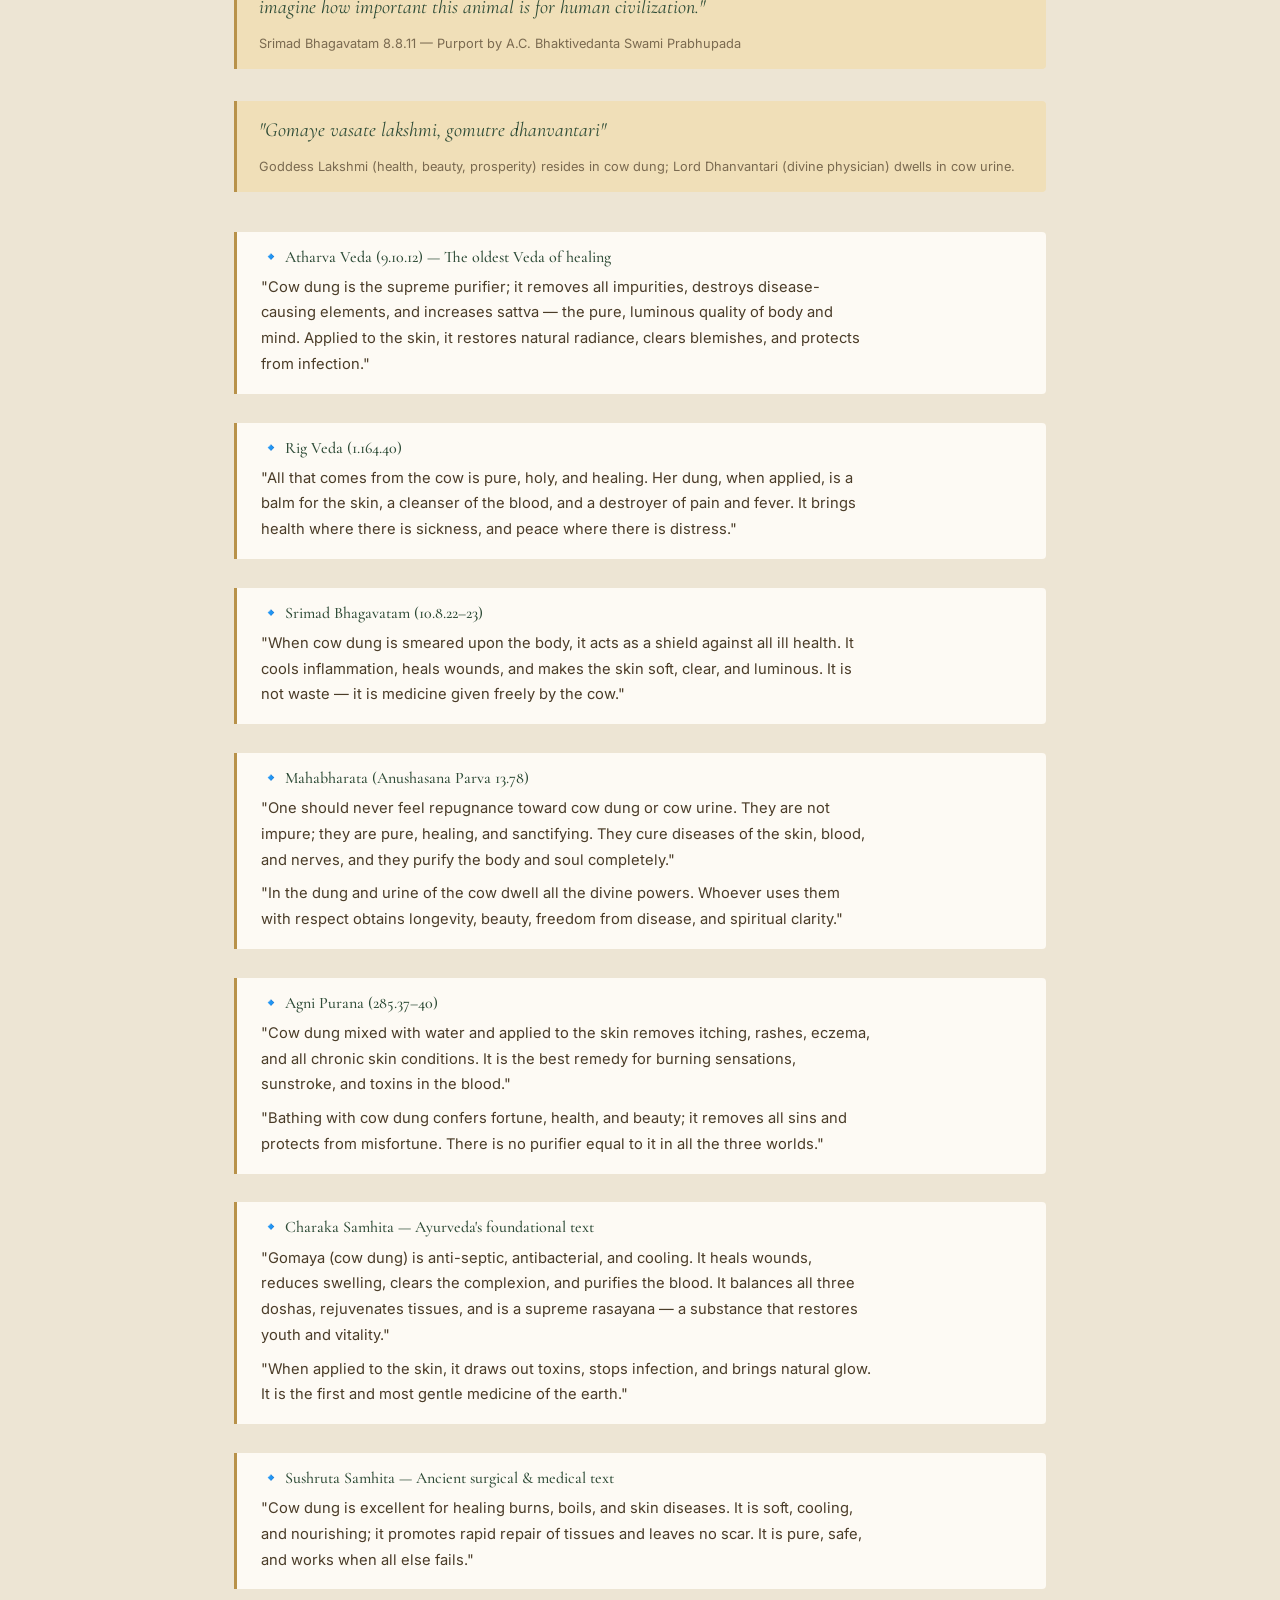
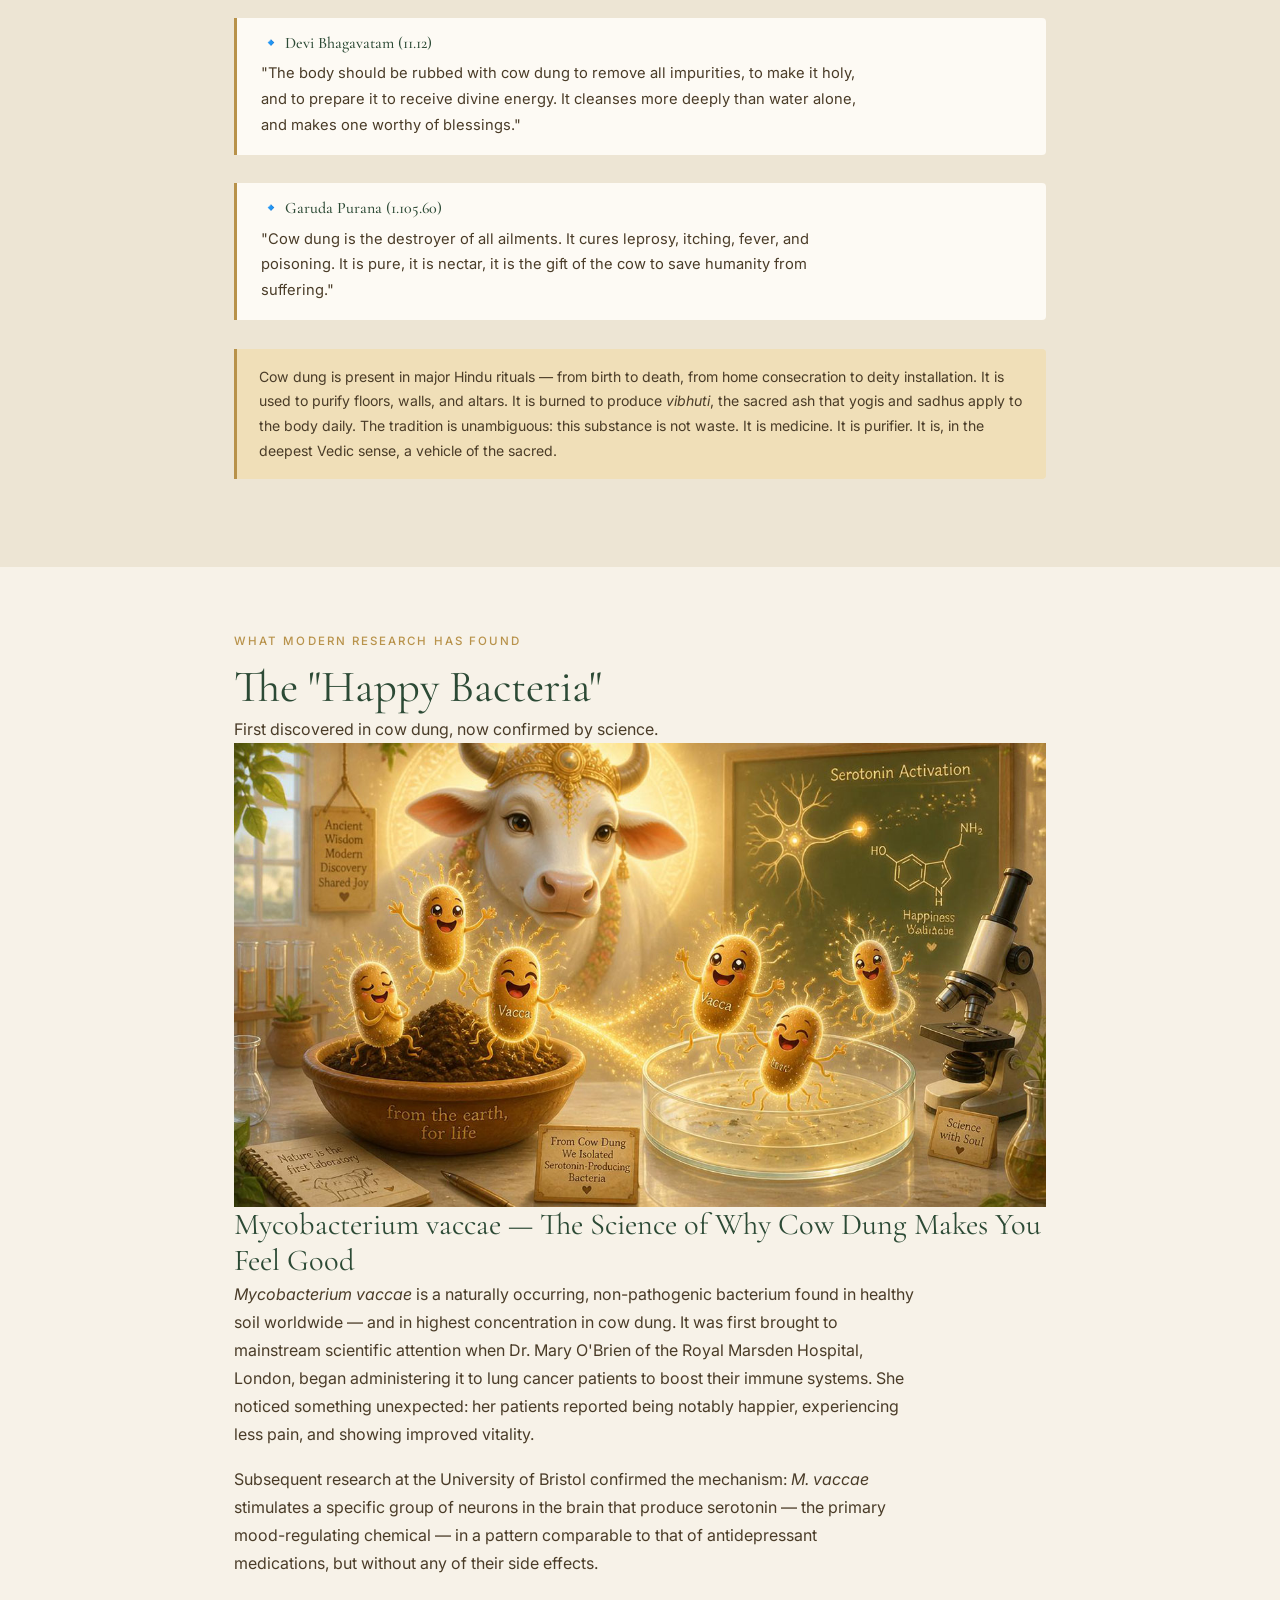
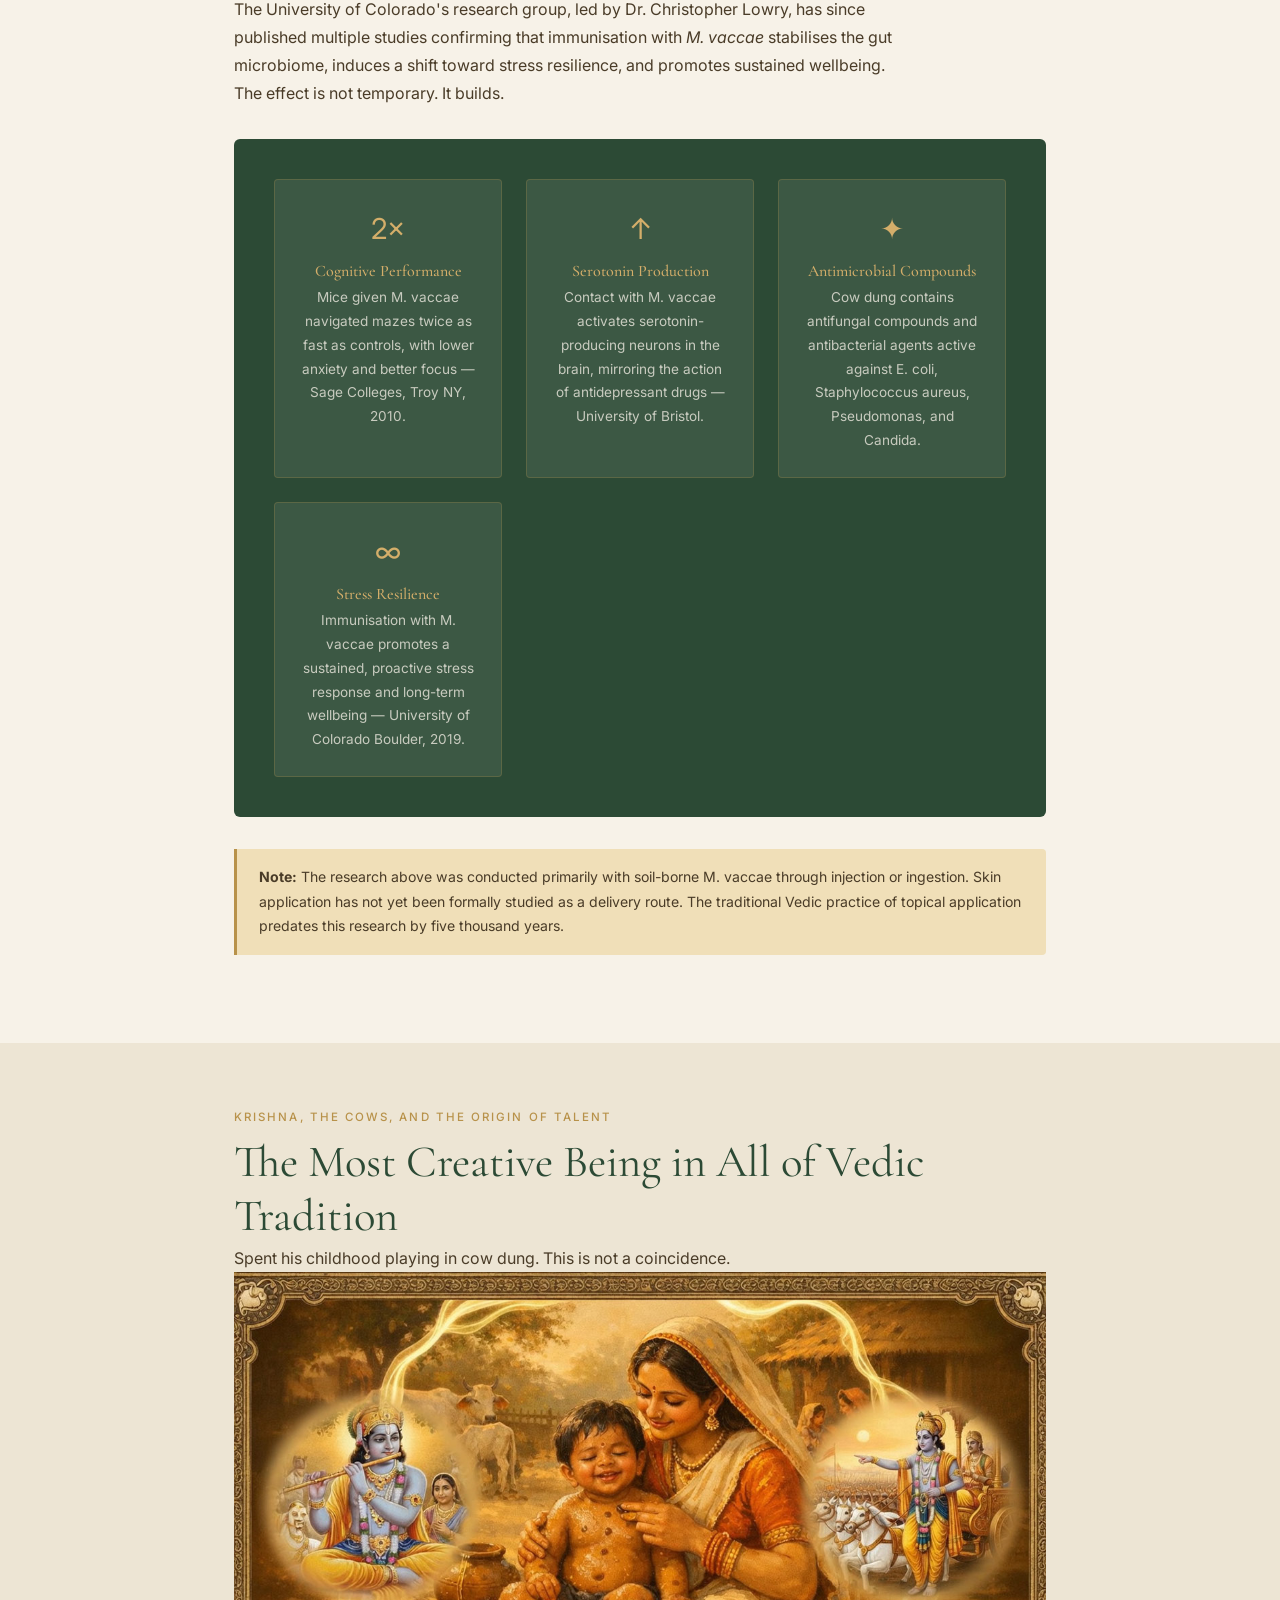
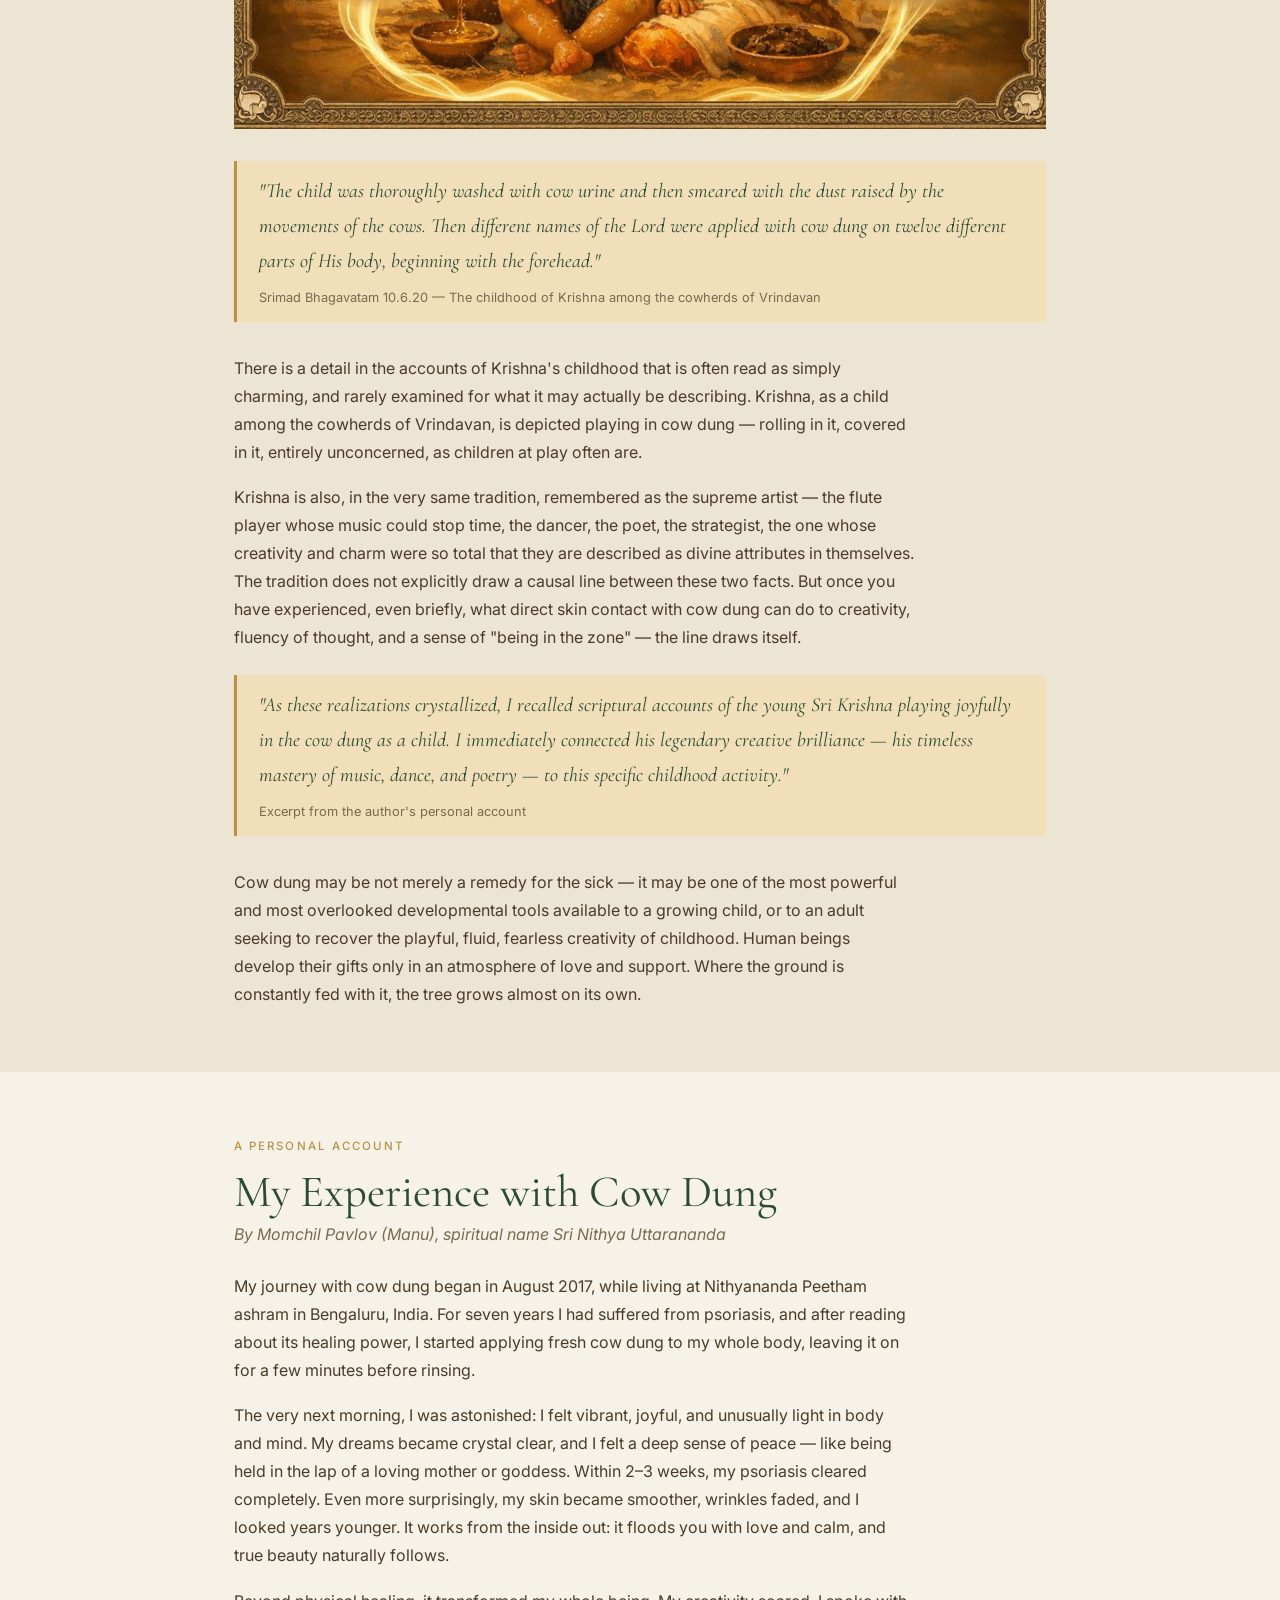
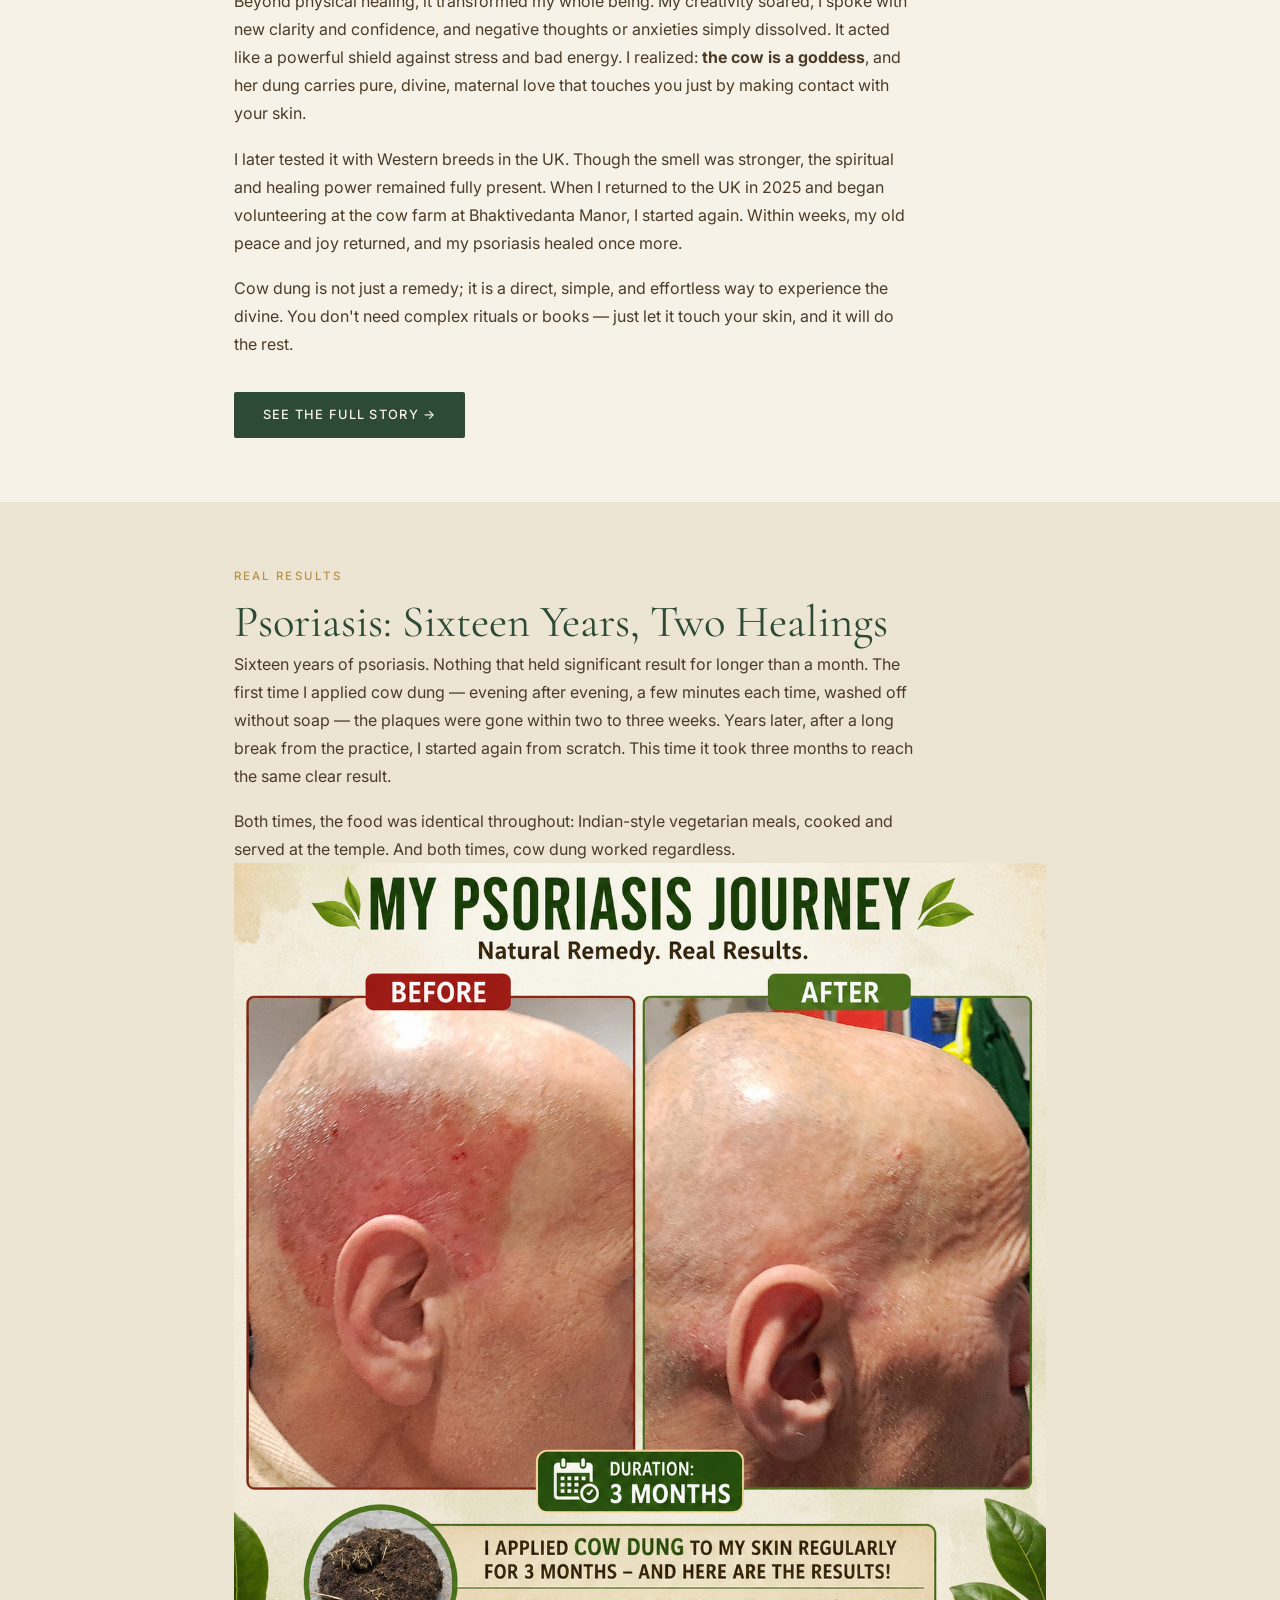
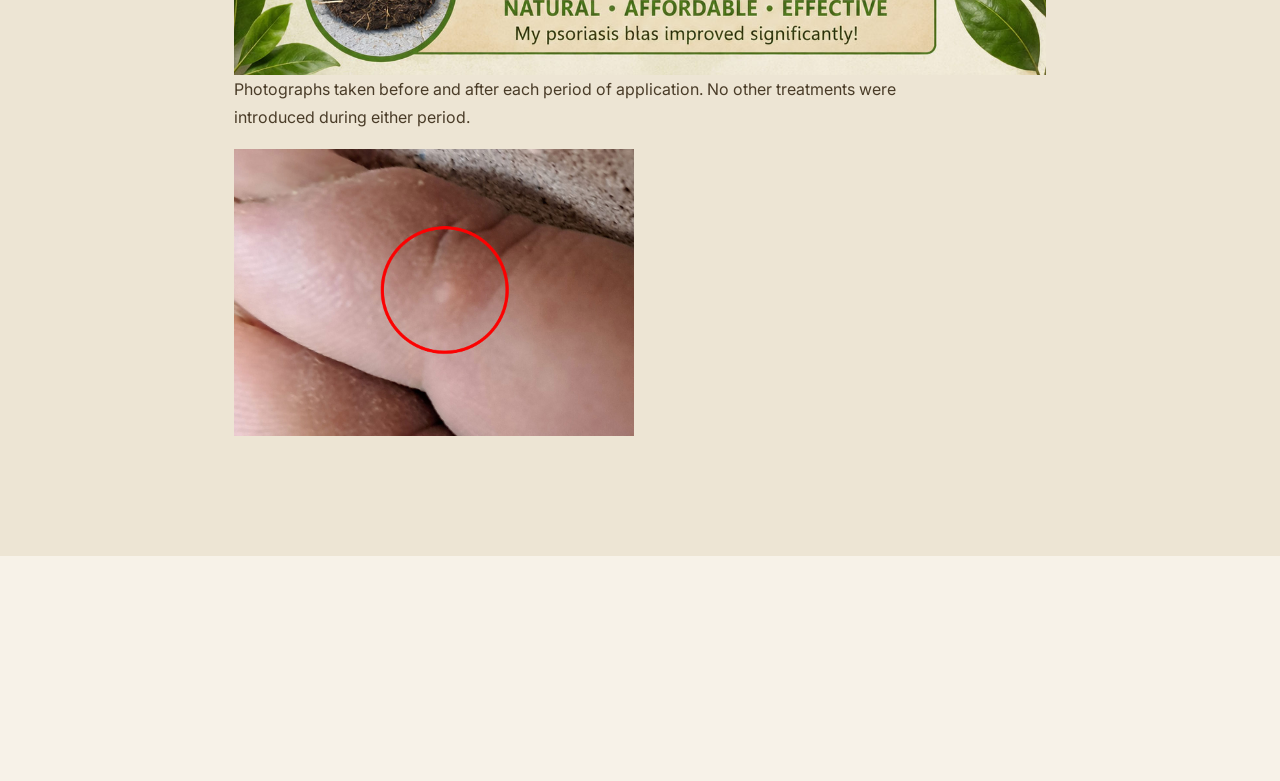
==== commit 9015095f: "ur-dung" ====
--- a/cow-dung.html
+++ b/cow-dung.html
@@ -42,7 +42,21 @@
       margin: 0 auto;
     }
 
-    .section-img {
+    /* Mobile: move text below image, no overlay */
+    @media (max-width: 699px) {
+      .page-hero { display: flex; flex-direction: column; }
+      .page-hero-overlay { display: none !important; }
+      .page-hero-content {
+        position: relative !important;
+        background: var(--cream);
+        padding: 1.5rem !important;
+        bottom: auto;
+      }
+      .page-hero-content .eyebrow { color: var(--gold); }
+      .page-hero-content h1 { color: var(--green); }
+      .page-hero-content .page-subtitle { color: var(--text-mid); }
+      .page-hero-content p { color: var(--text-mid); }
+    }
       display: block;
       width: 100%;
       max-width: 700px;
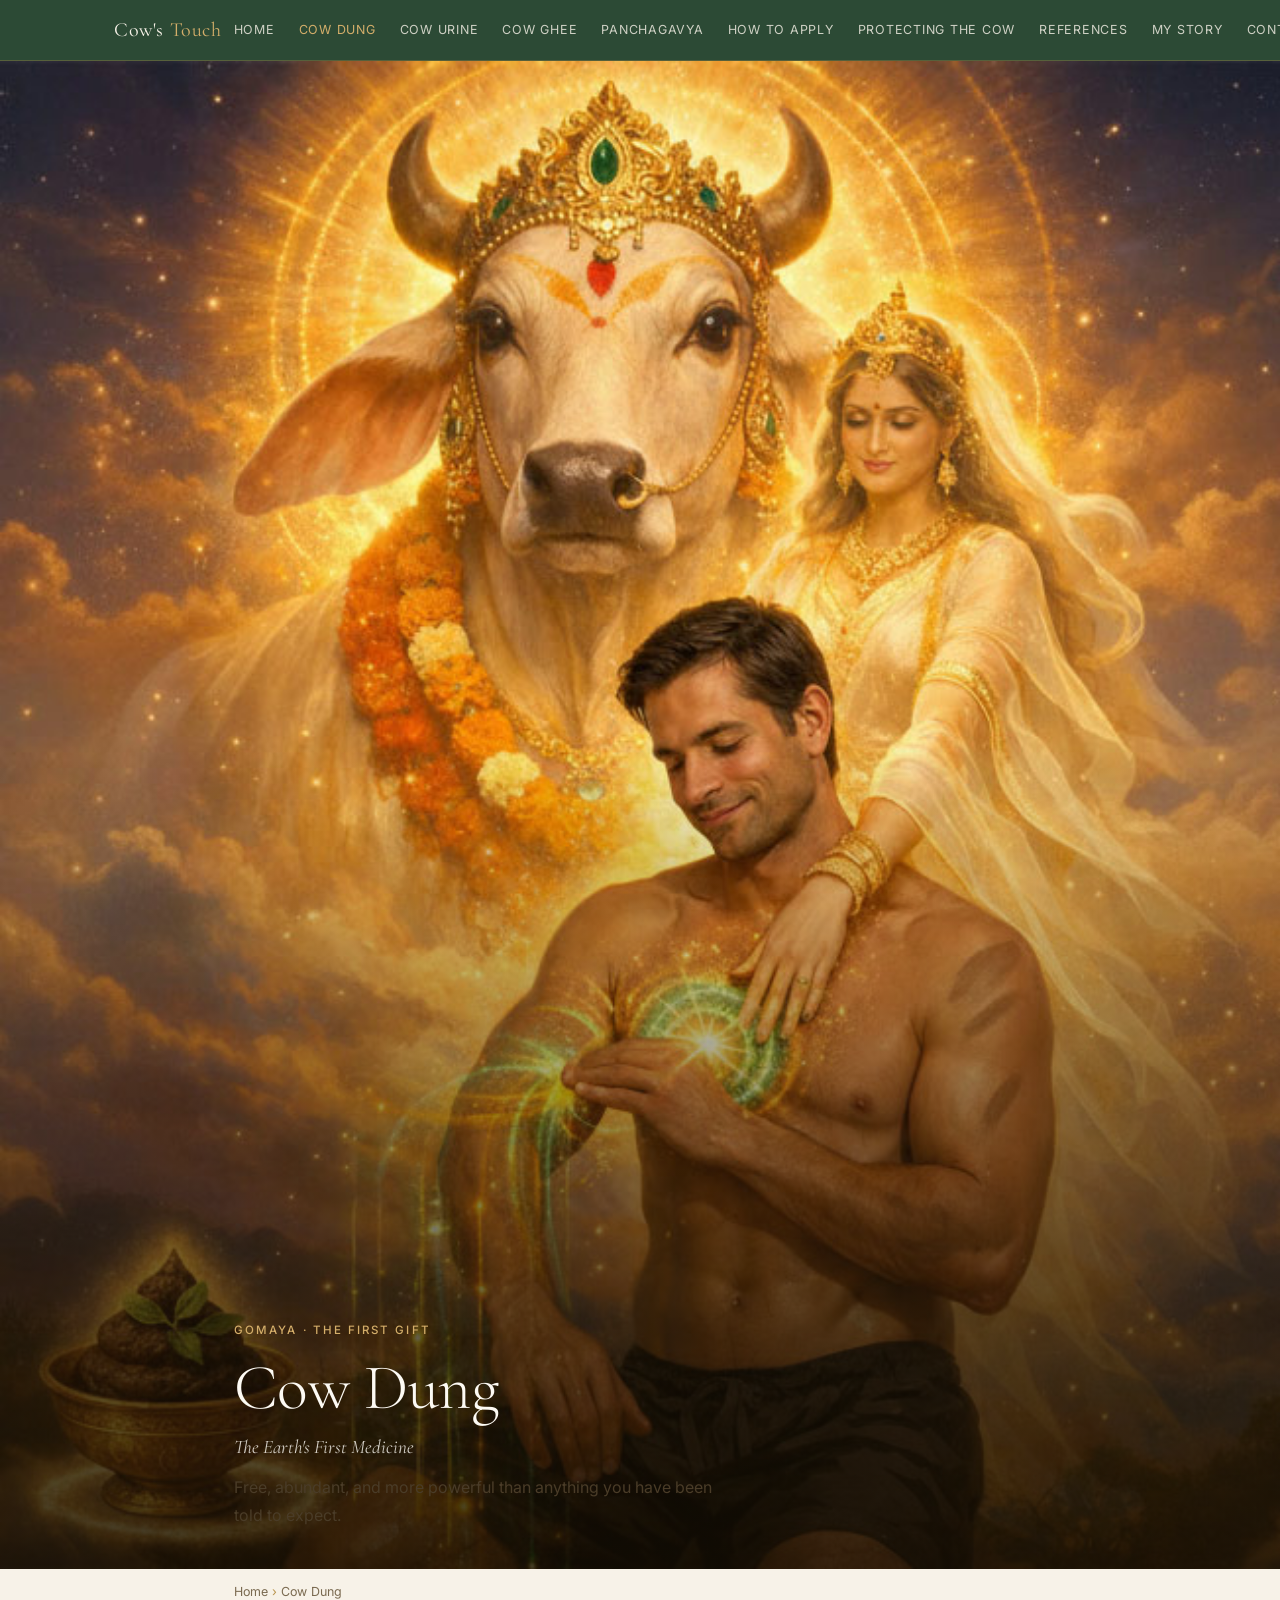
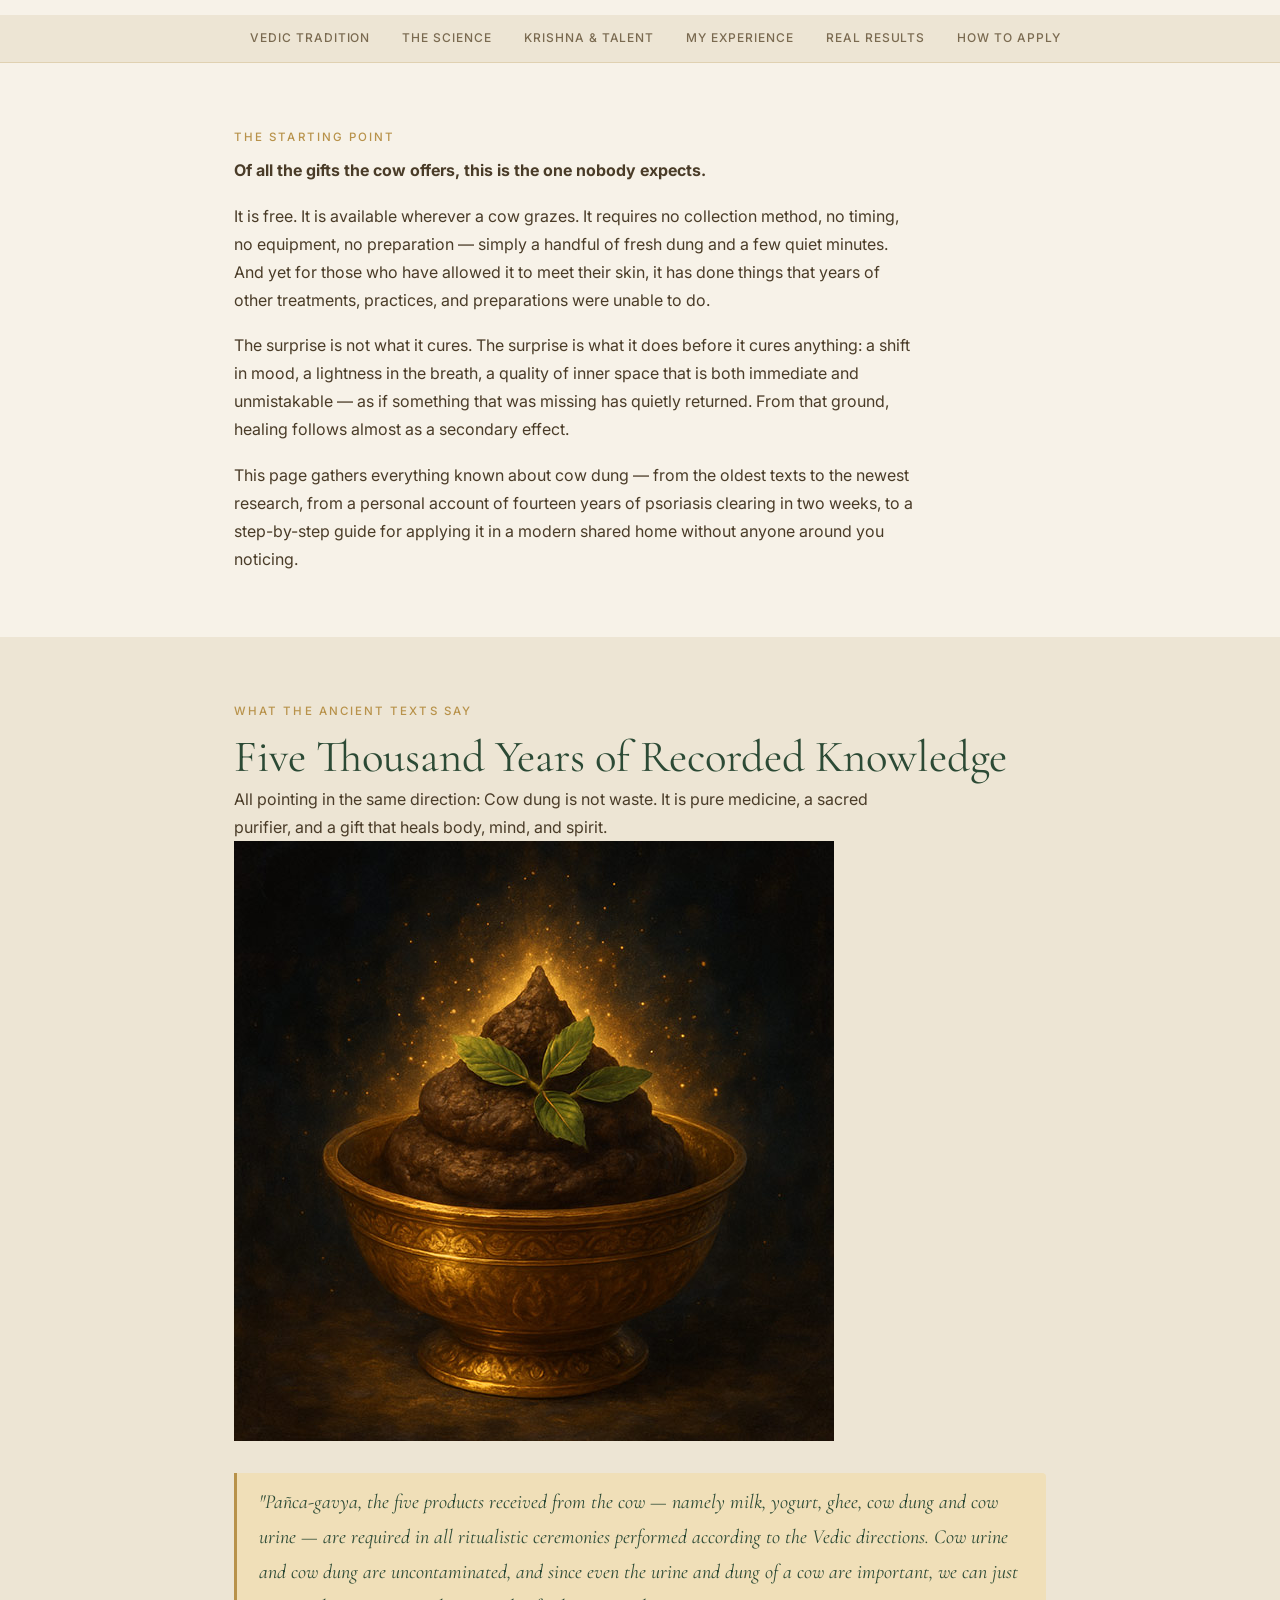
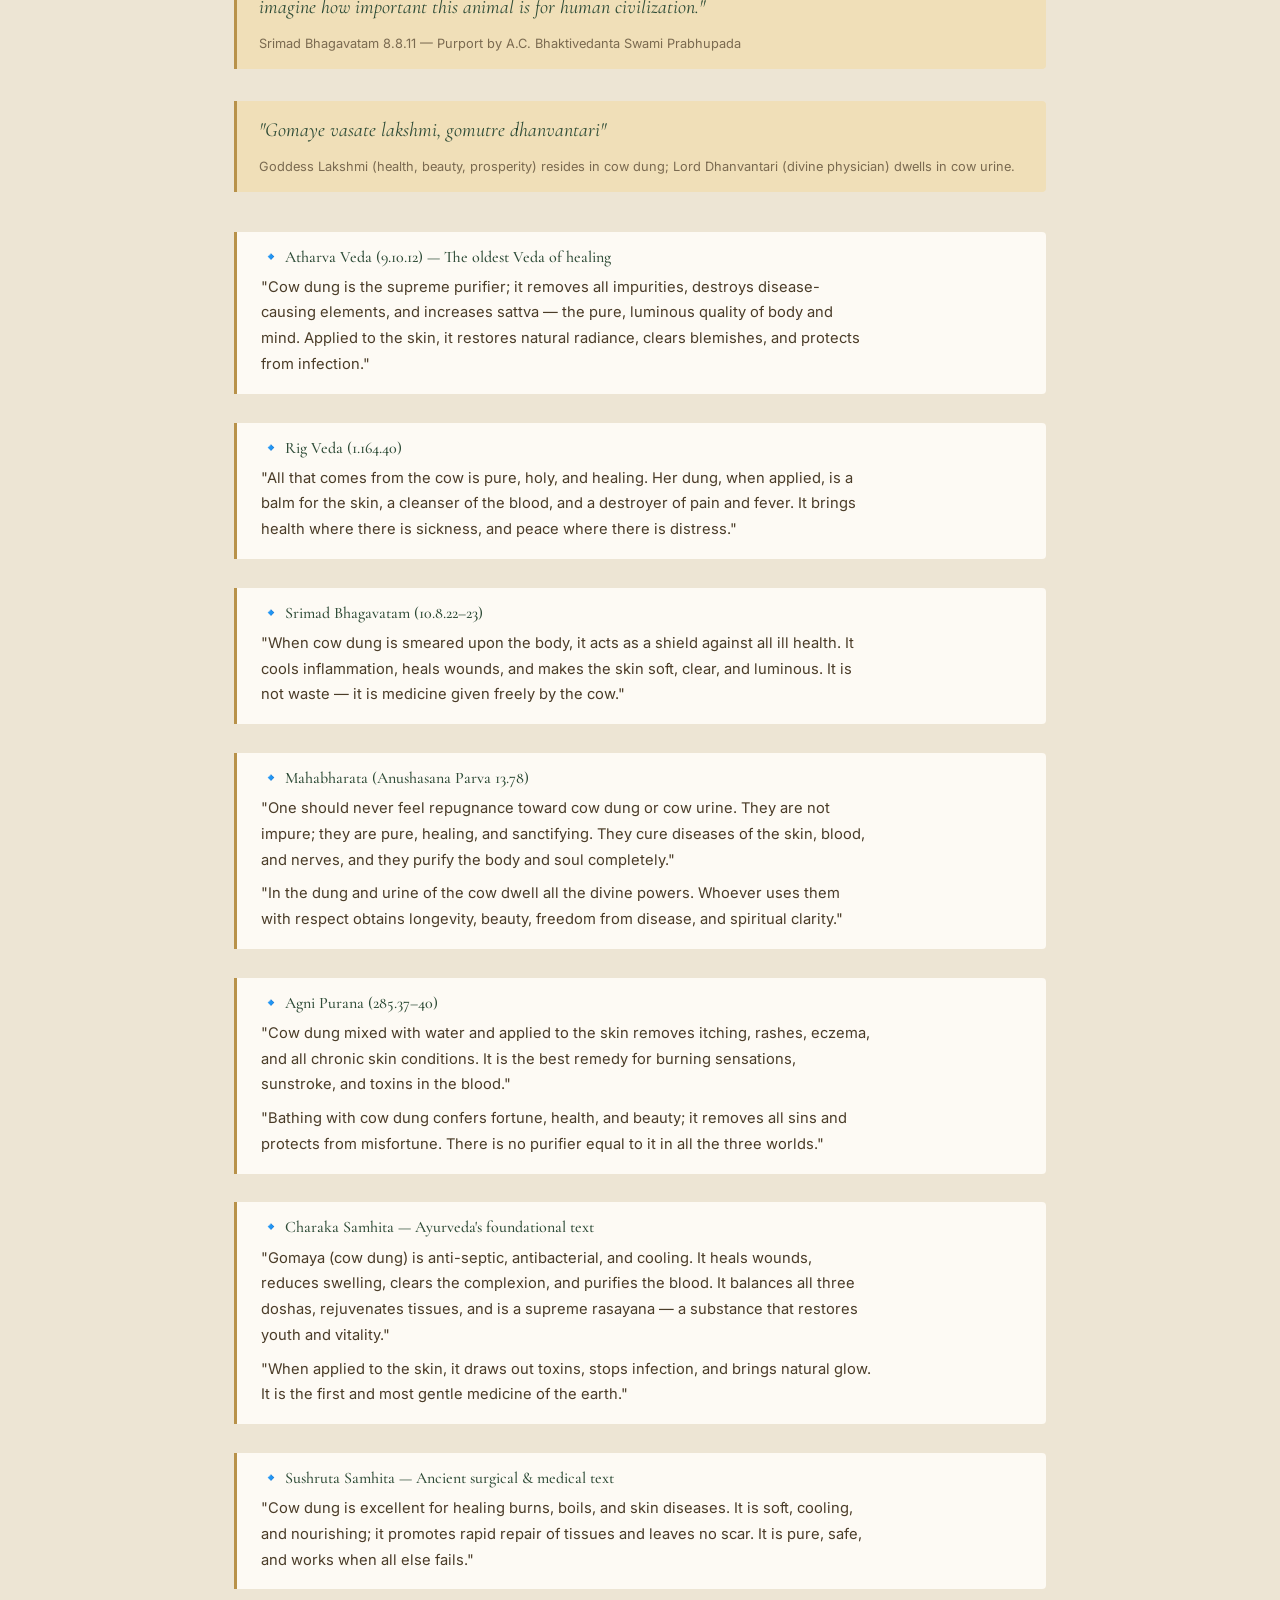
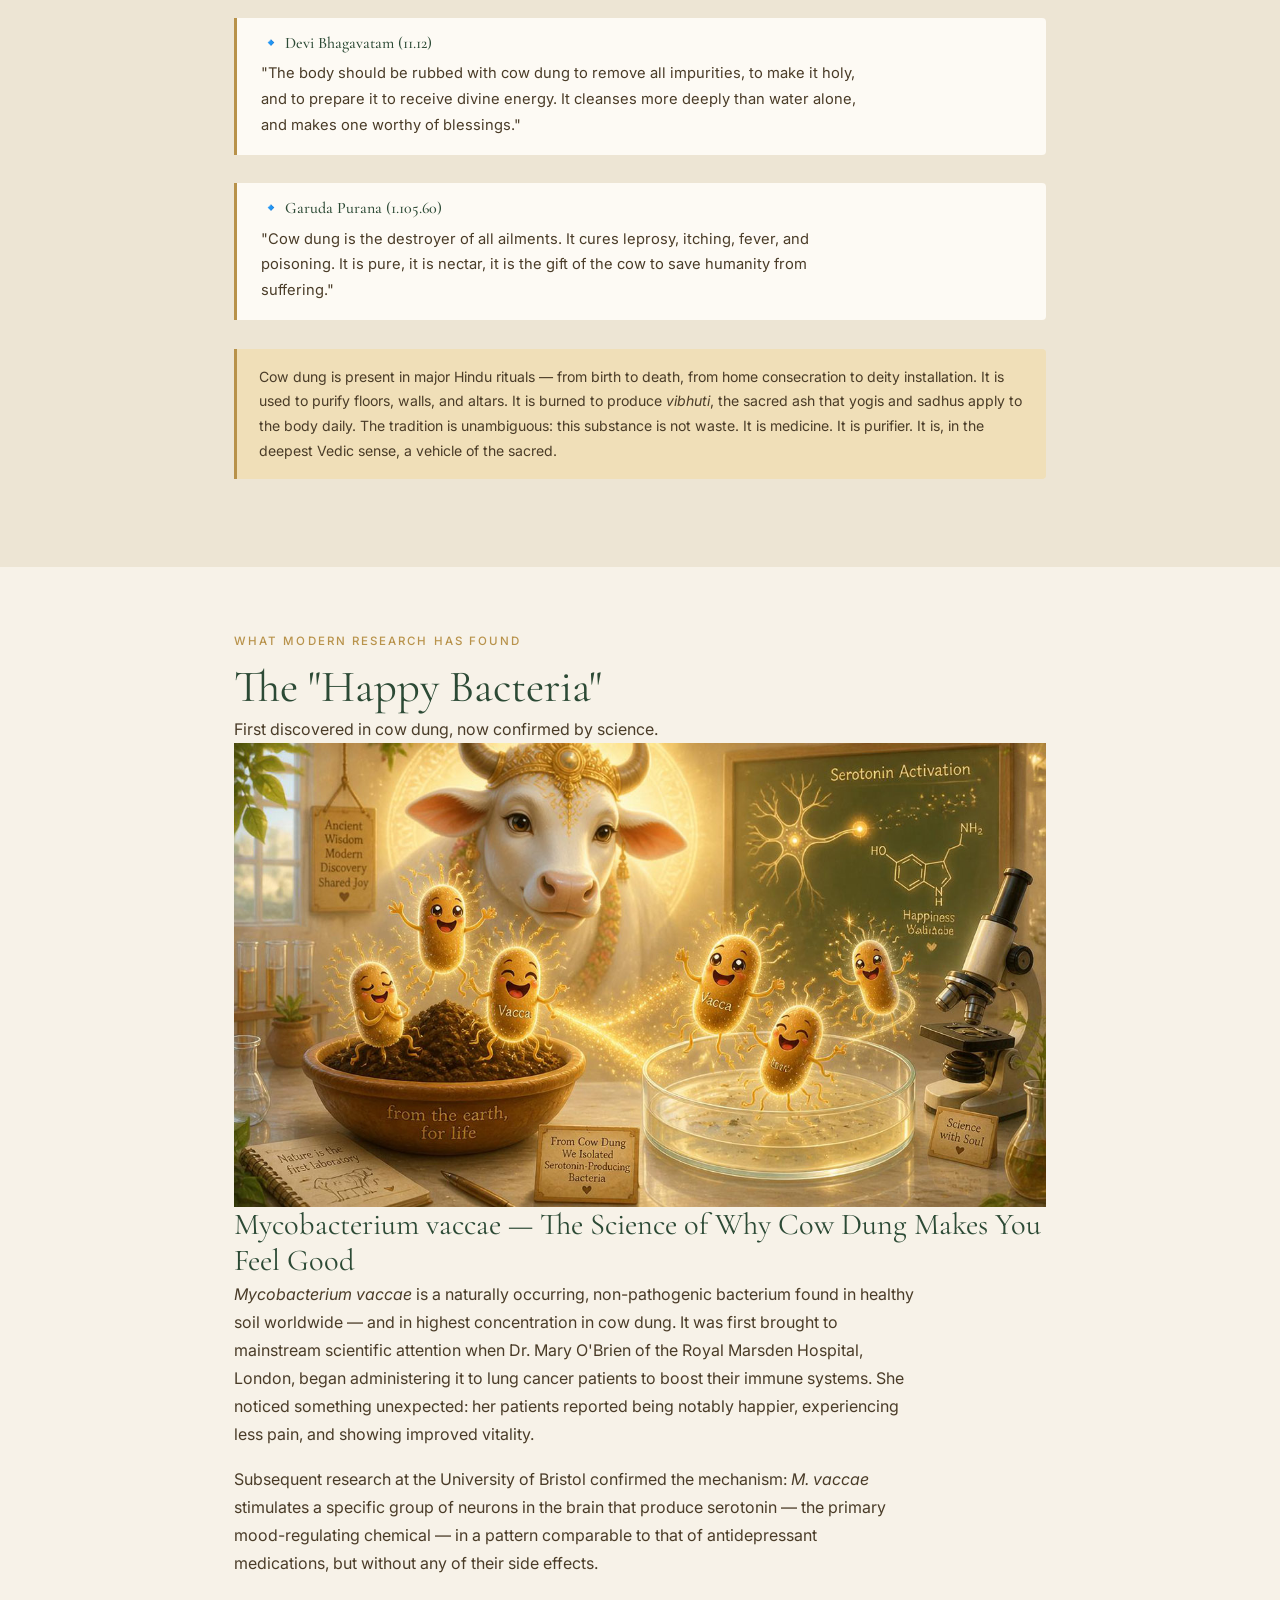
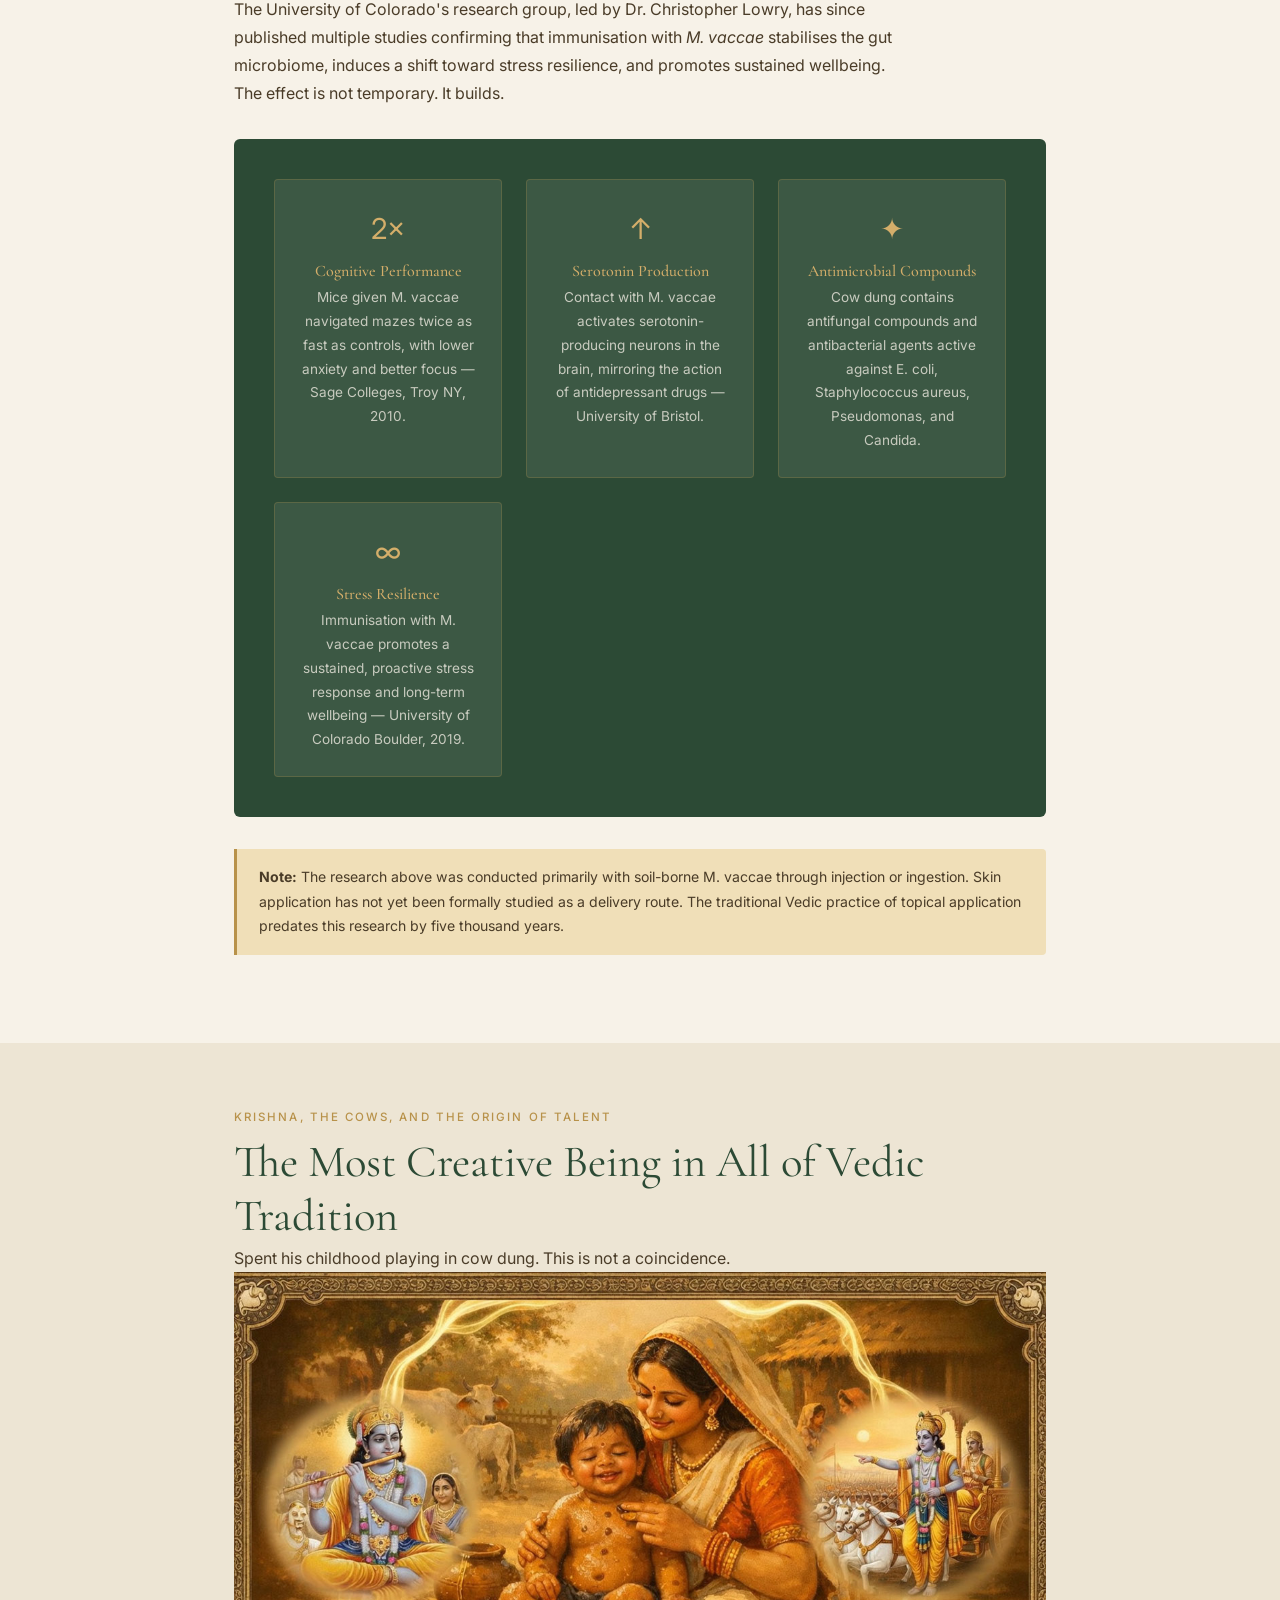
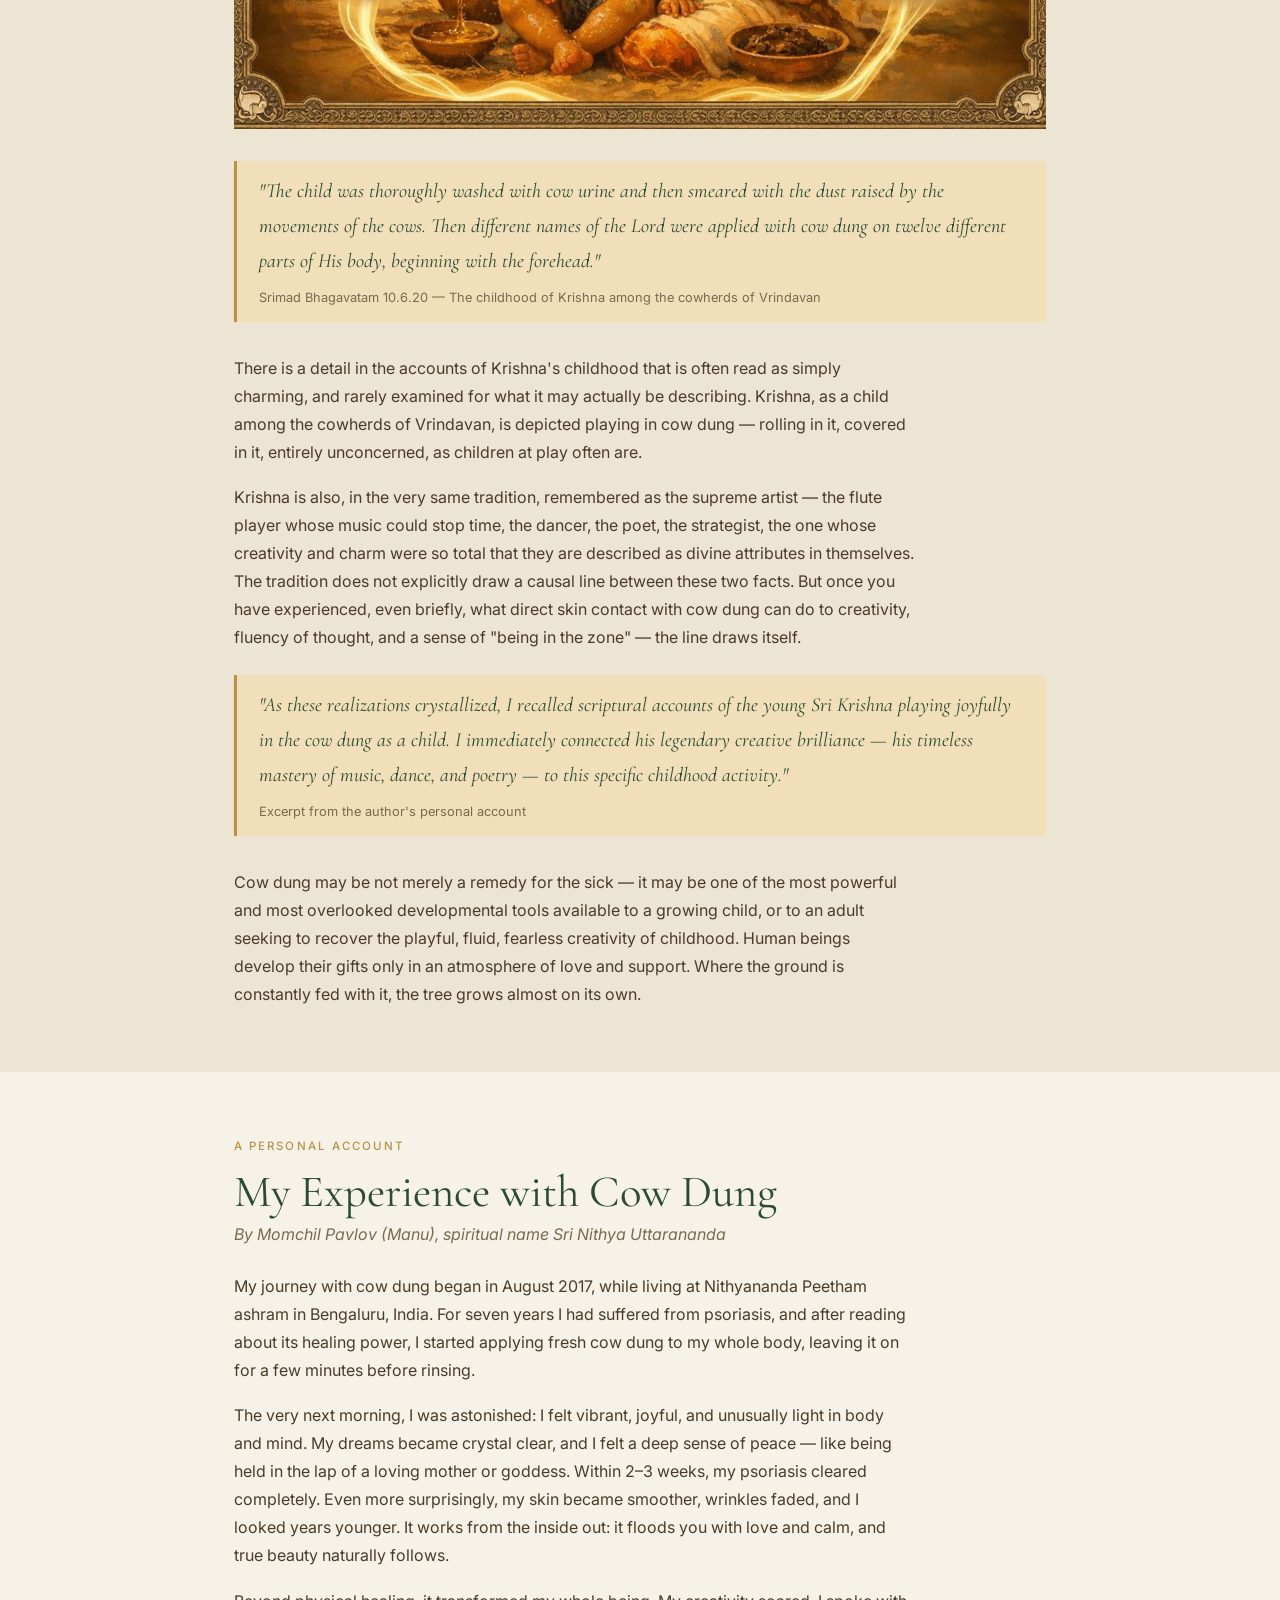
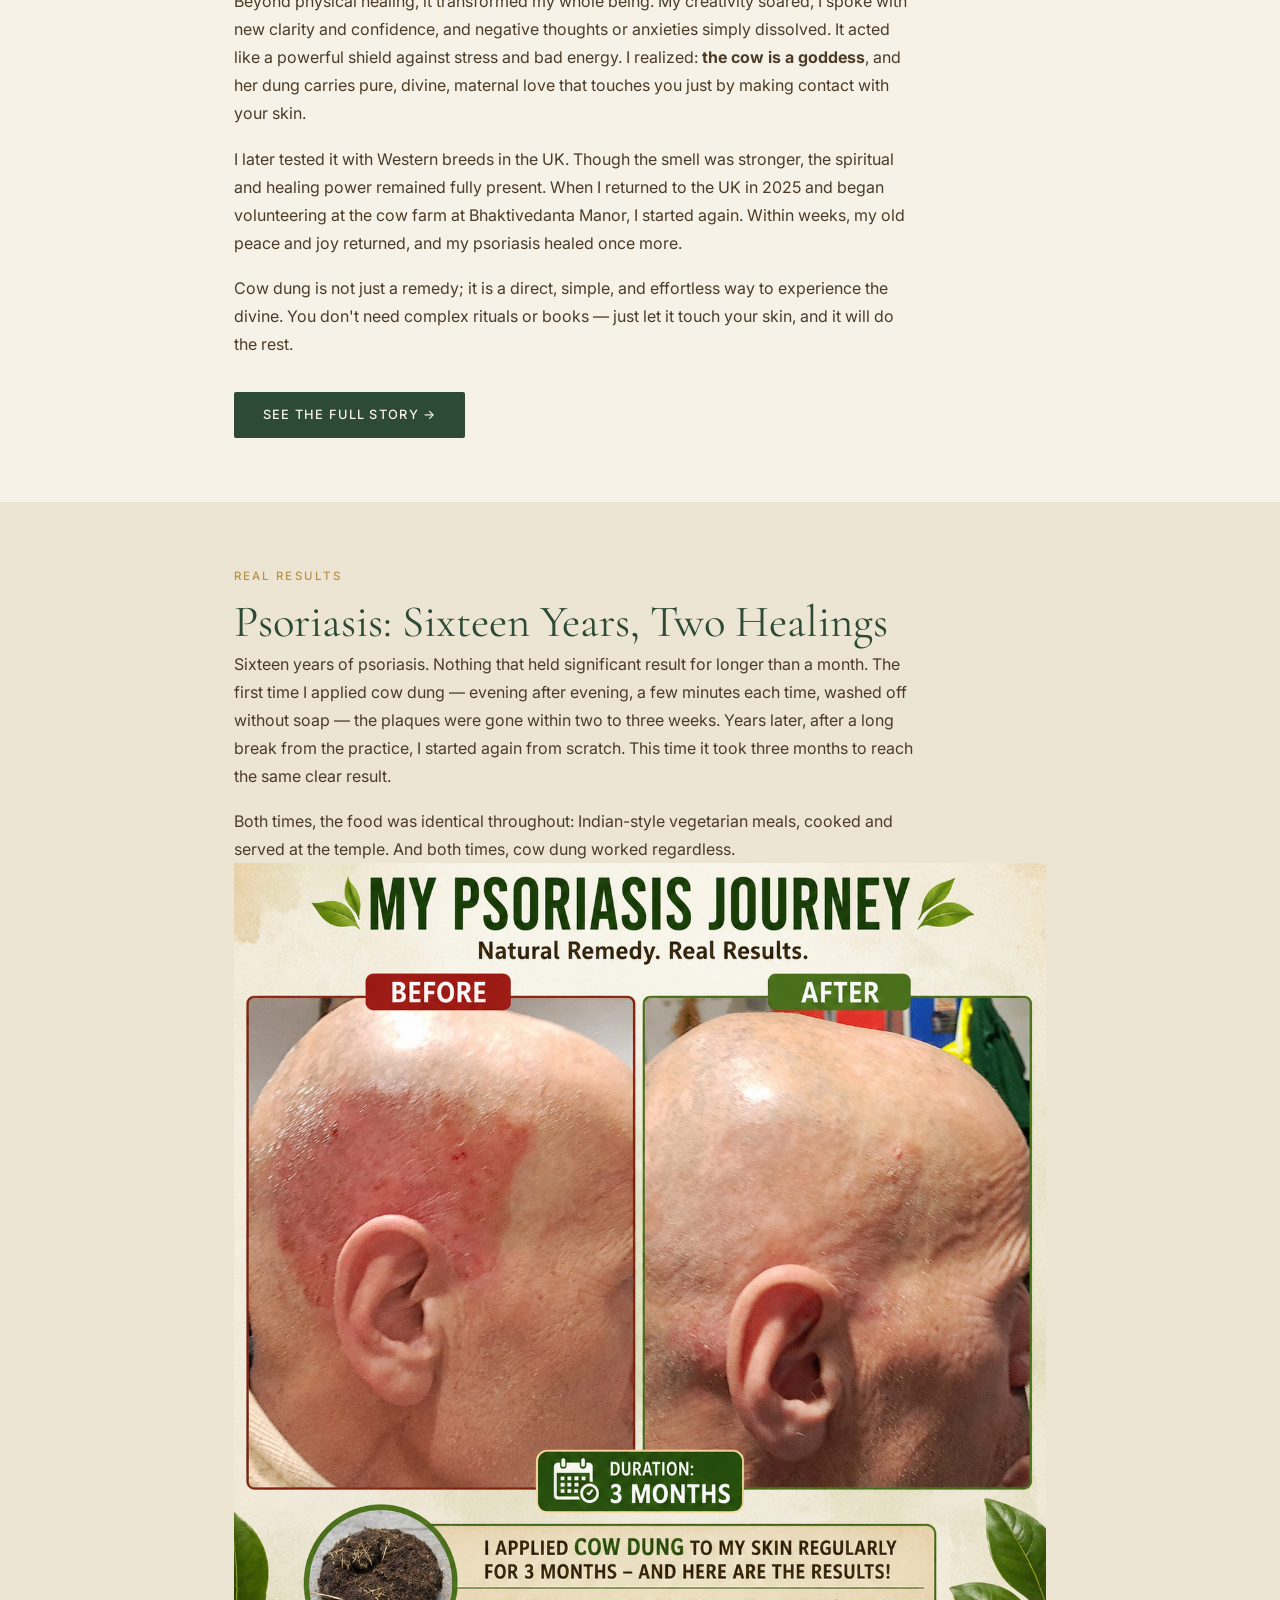
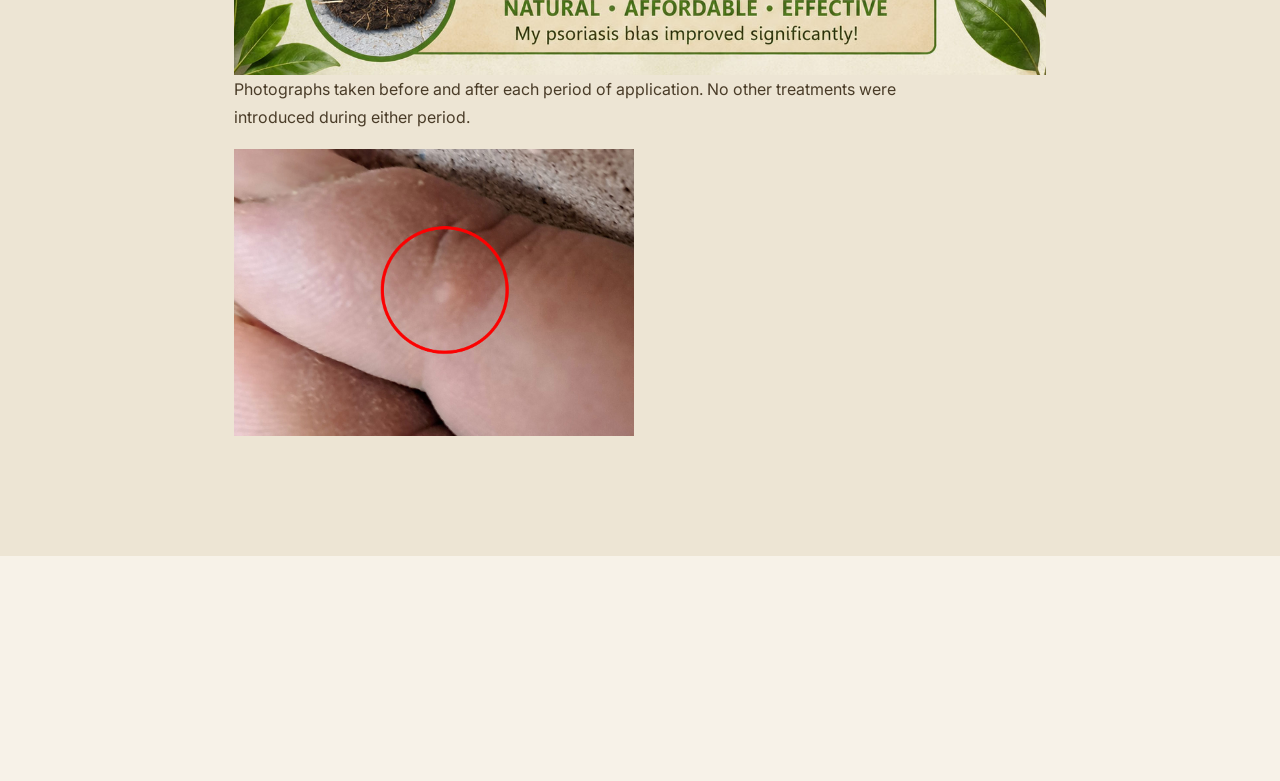
==== commit af3bd9ef: "123" ====
--- a/cow-dung.html
+++ b/cow-dung.html
@@ -54,8 +54,9 @@
       }
       .page-hero-content .eyebrow { color: var(--gold); }
       .page-hero-content h1 { color: var(--green); }
-      .page-hero-content .page-subtitle { color: var(--text-mid); }
-      .page-hero-content p { color: var(--text-mid); }
+      .page-hero-content .page-subtitle { color: var(--green); font-style: italic; }
+      .page-hero-content p { color: var(--text); font-size: 0.95rem; }
+      .page-hero-content .hero-subtext { color: var(--text) !important; }
     }
       display: block;
       width: 100%;
@@ -128,7 +129,7 @@
       <span class="eyebrow">Gomaya · The First Gift</span>
       <h1>Cow Dung</h1>
       <p class="page-subtitle">The Earth's First Medicine</p>
-      <p style="color:rgba(253,250,244,0.78); font-size:1rem; margin-top:0.5rem; max-width:50ch;">Free, abundant, and more powerful than anything you have been told to expect.</p>
+      <p class="hero-subtext" style="font-size:1rem; margin-top:0.5rem; max-width:50ch;">Free, abundant, and more powerful than anything you have been told to expect.</p>
     </div>
   </section>
 
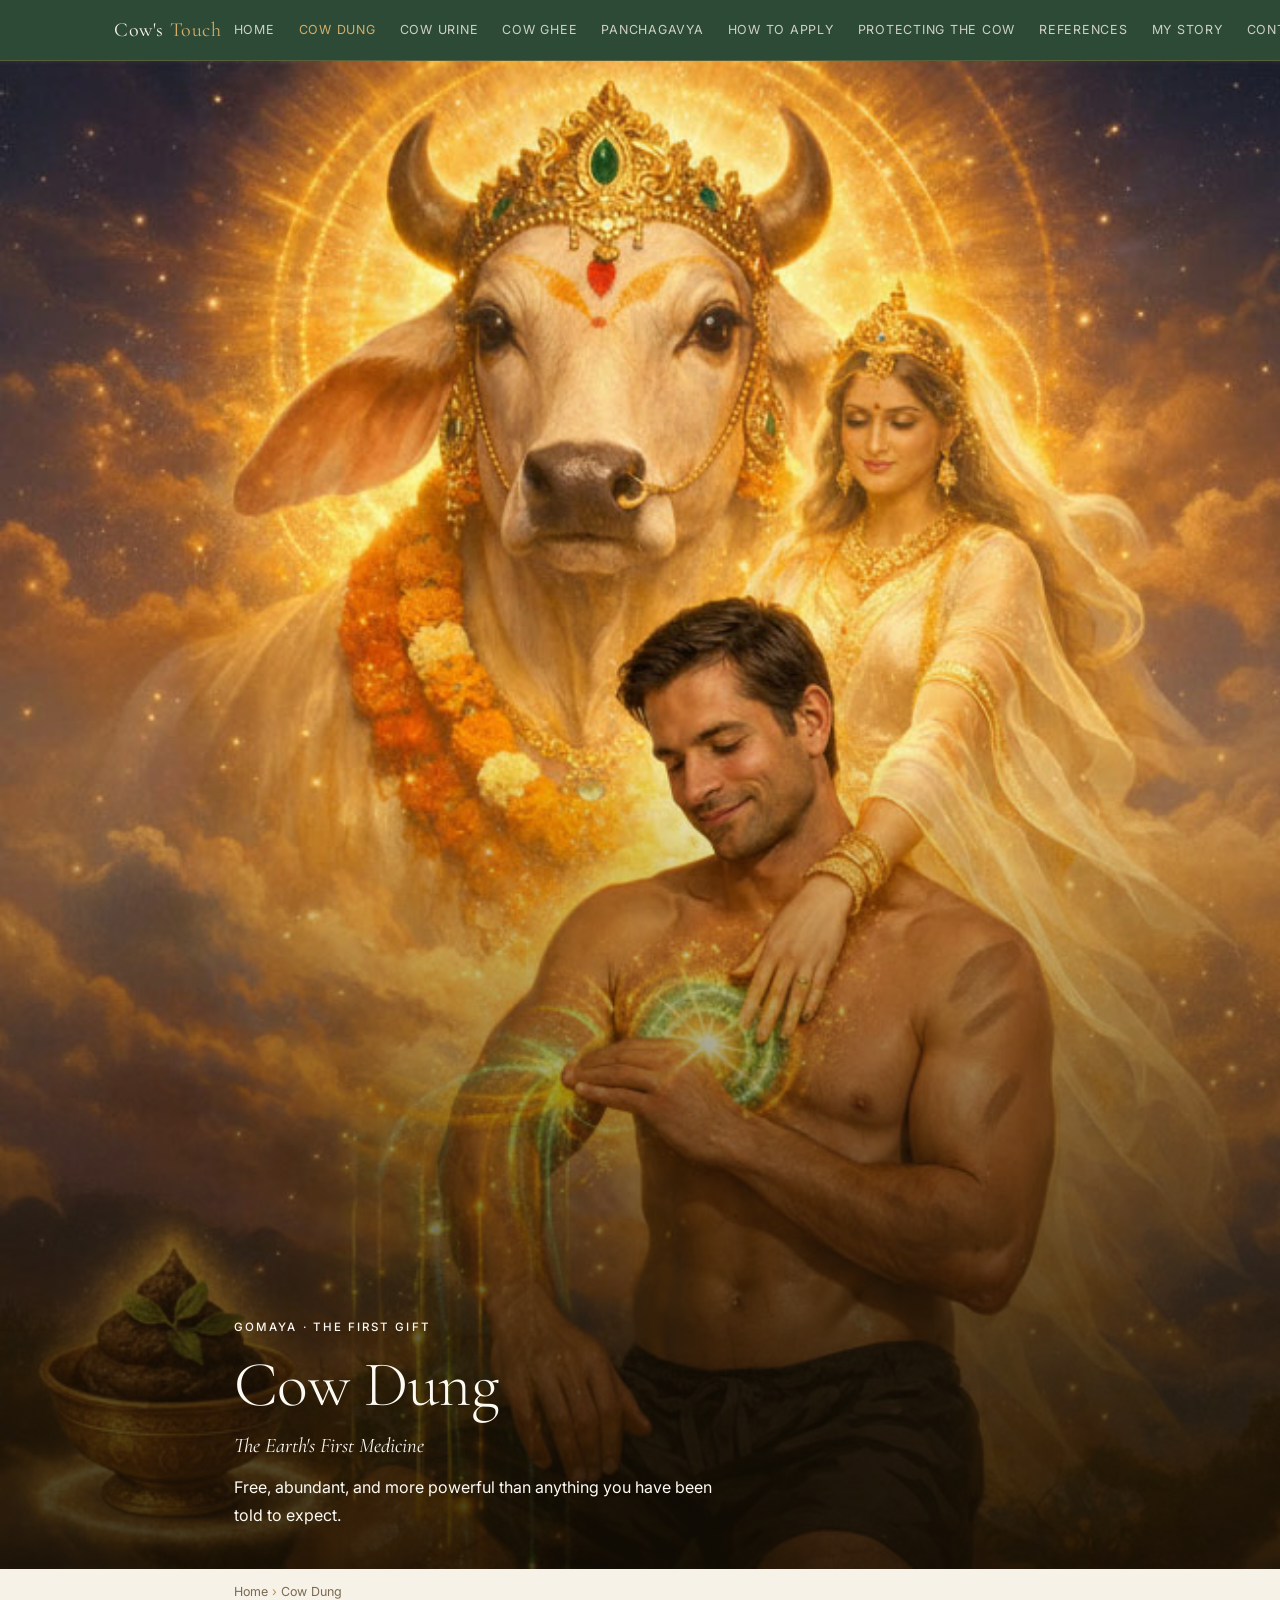
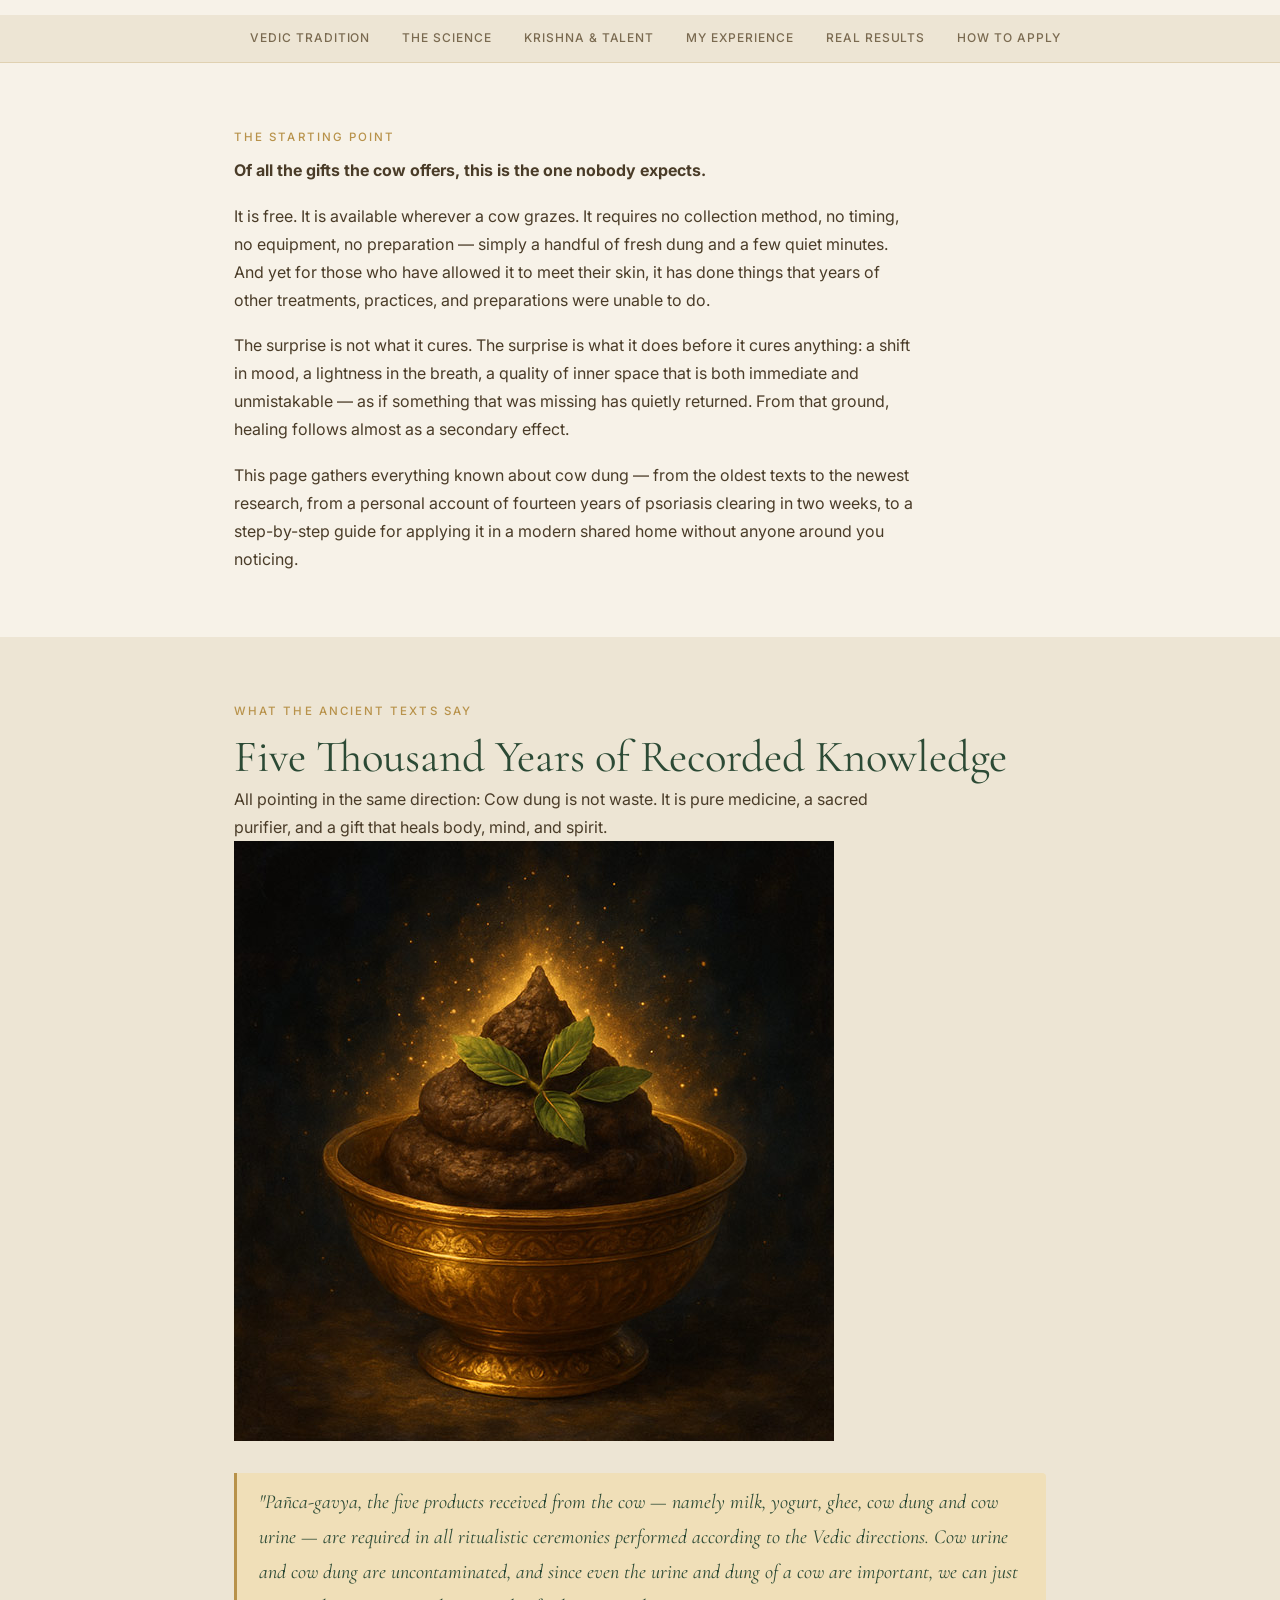
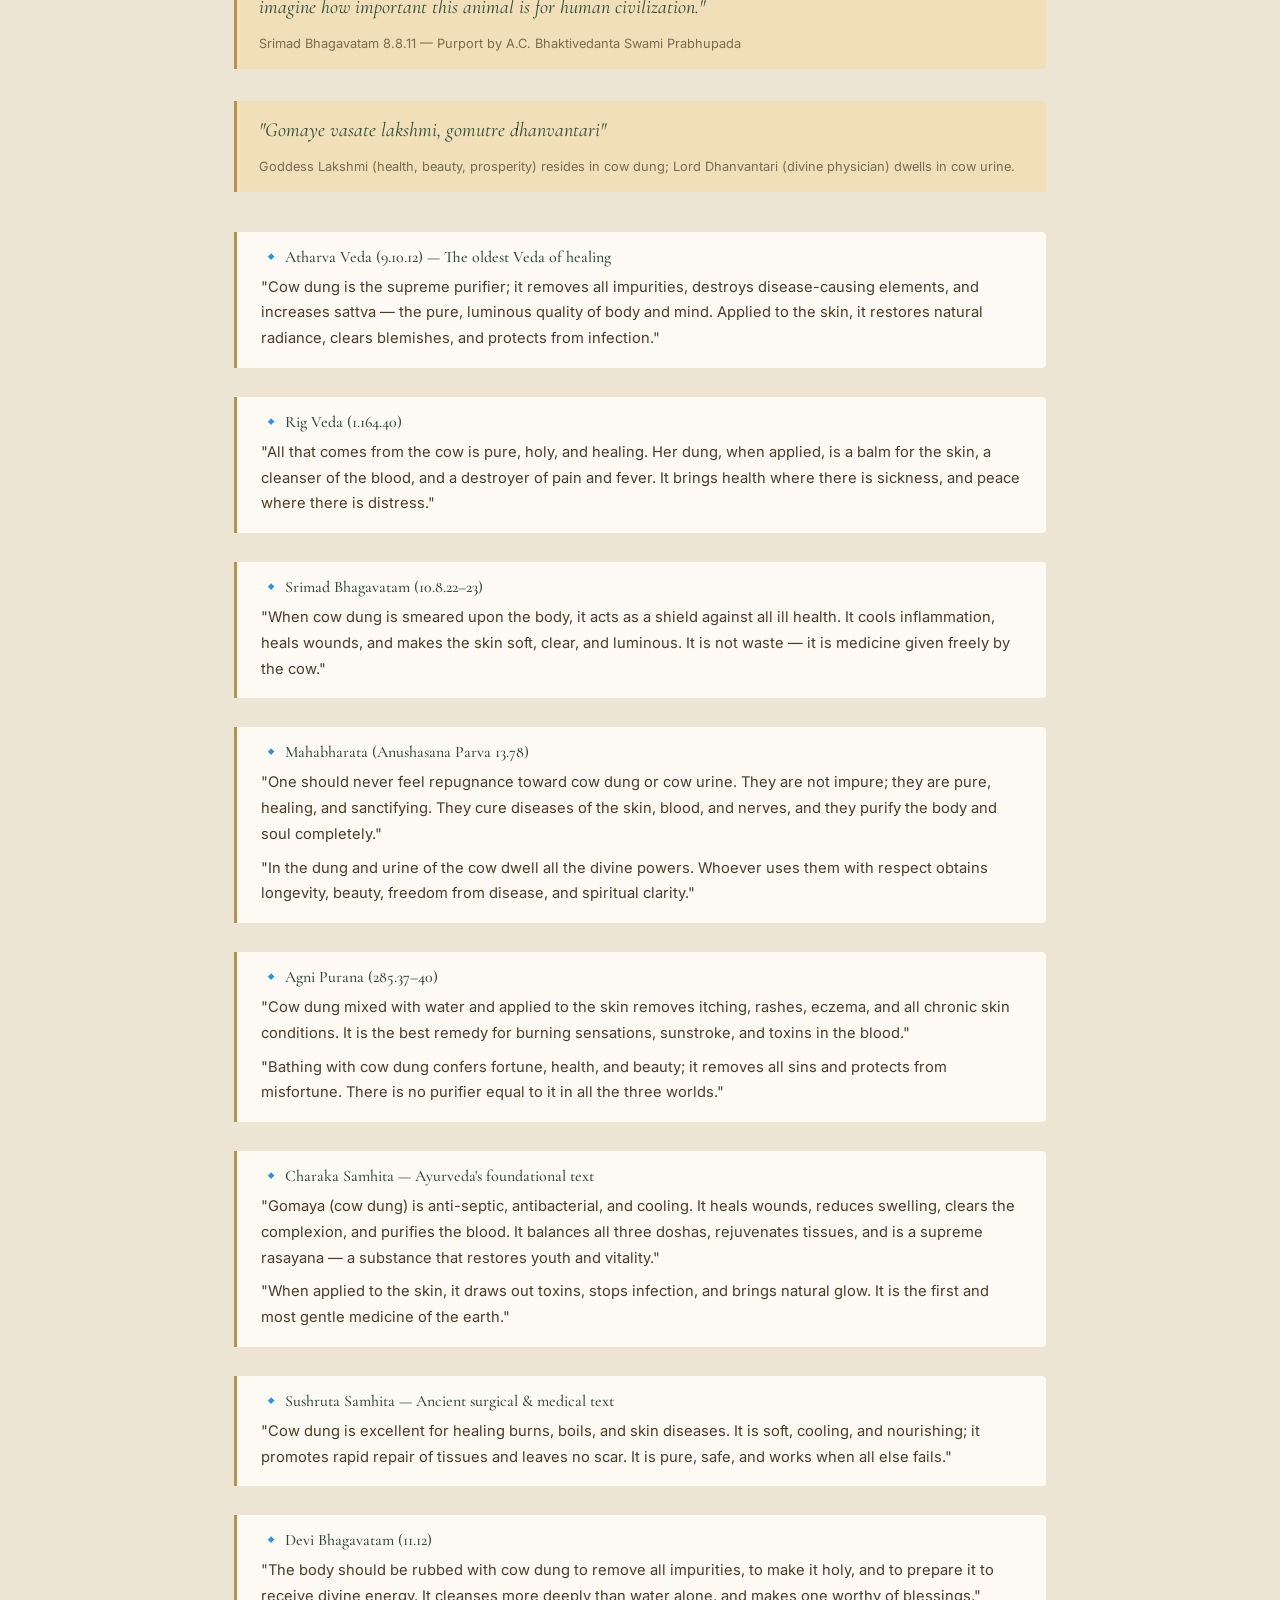
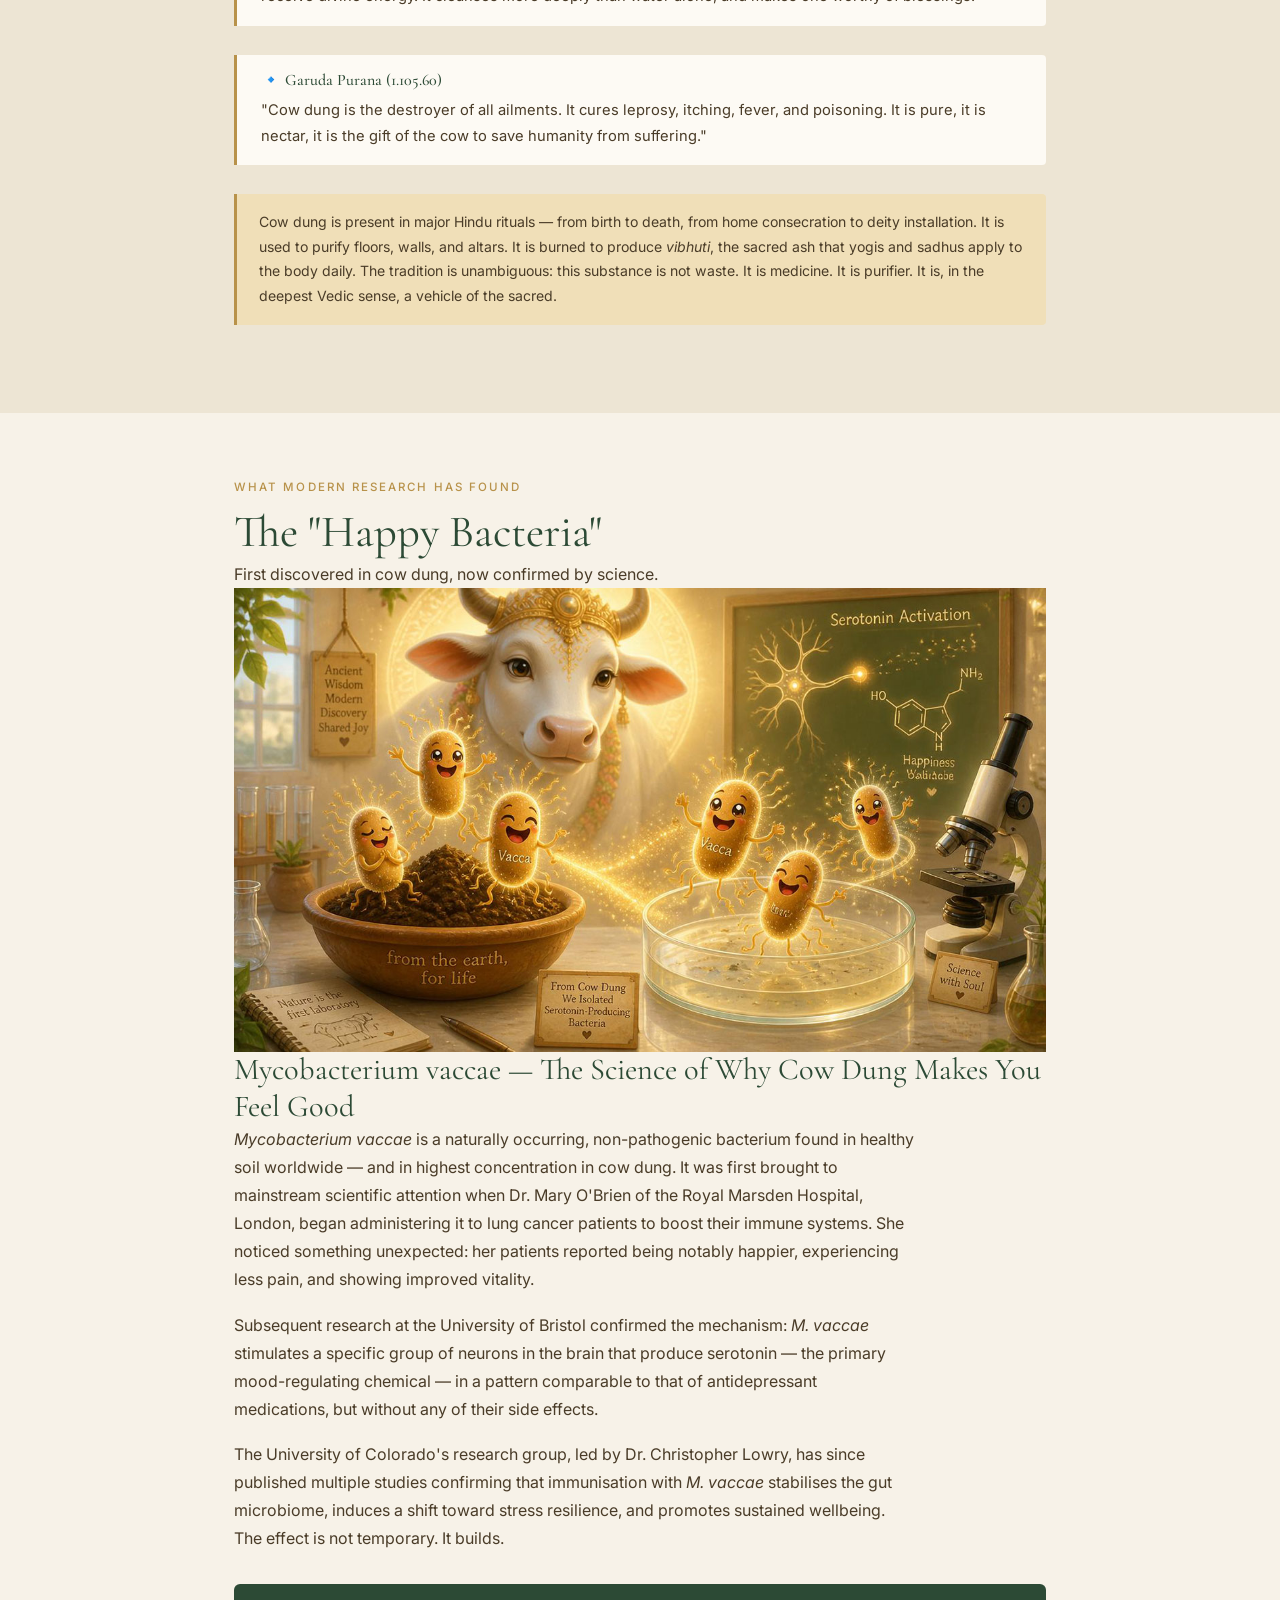
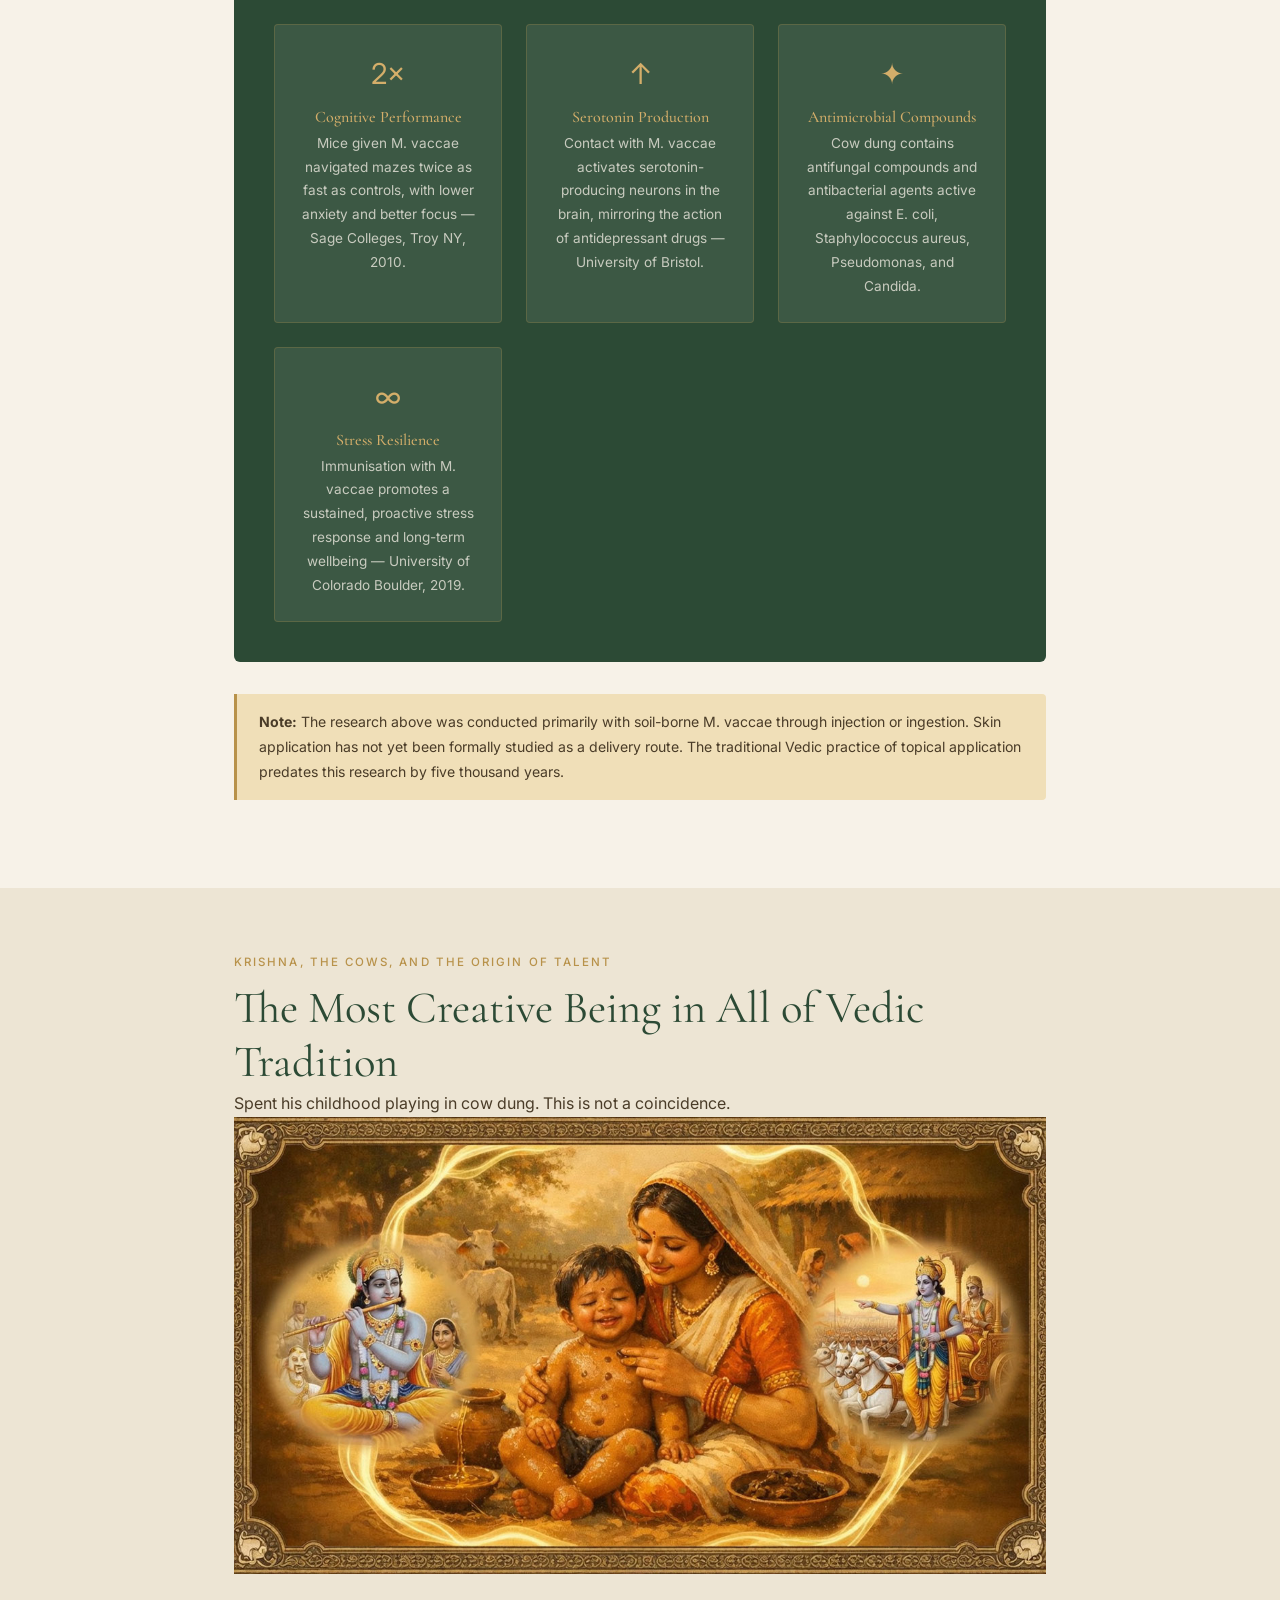
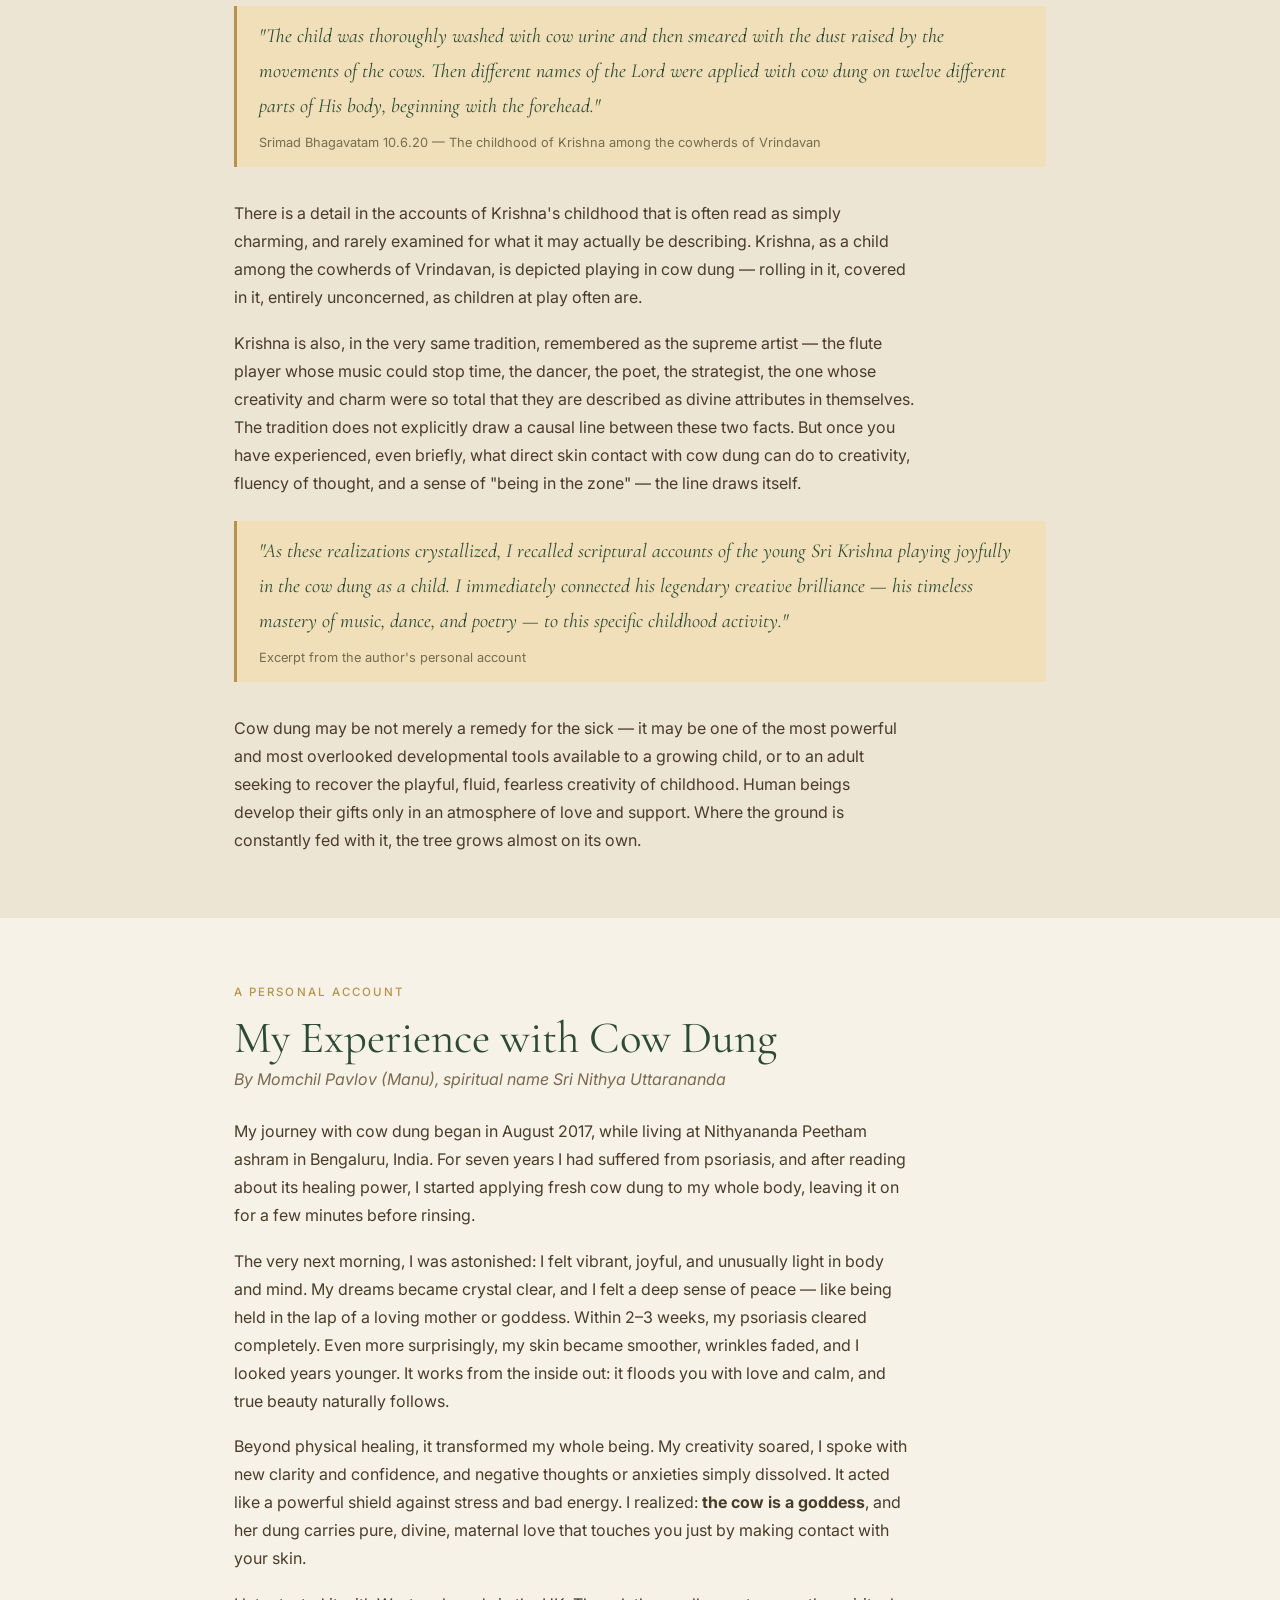
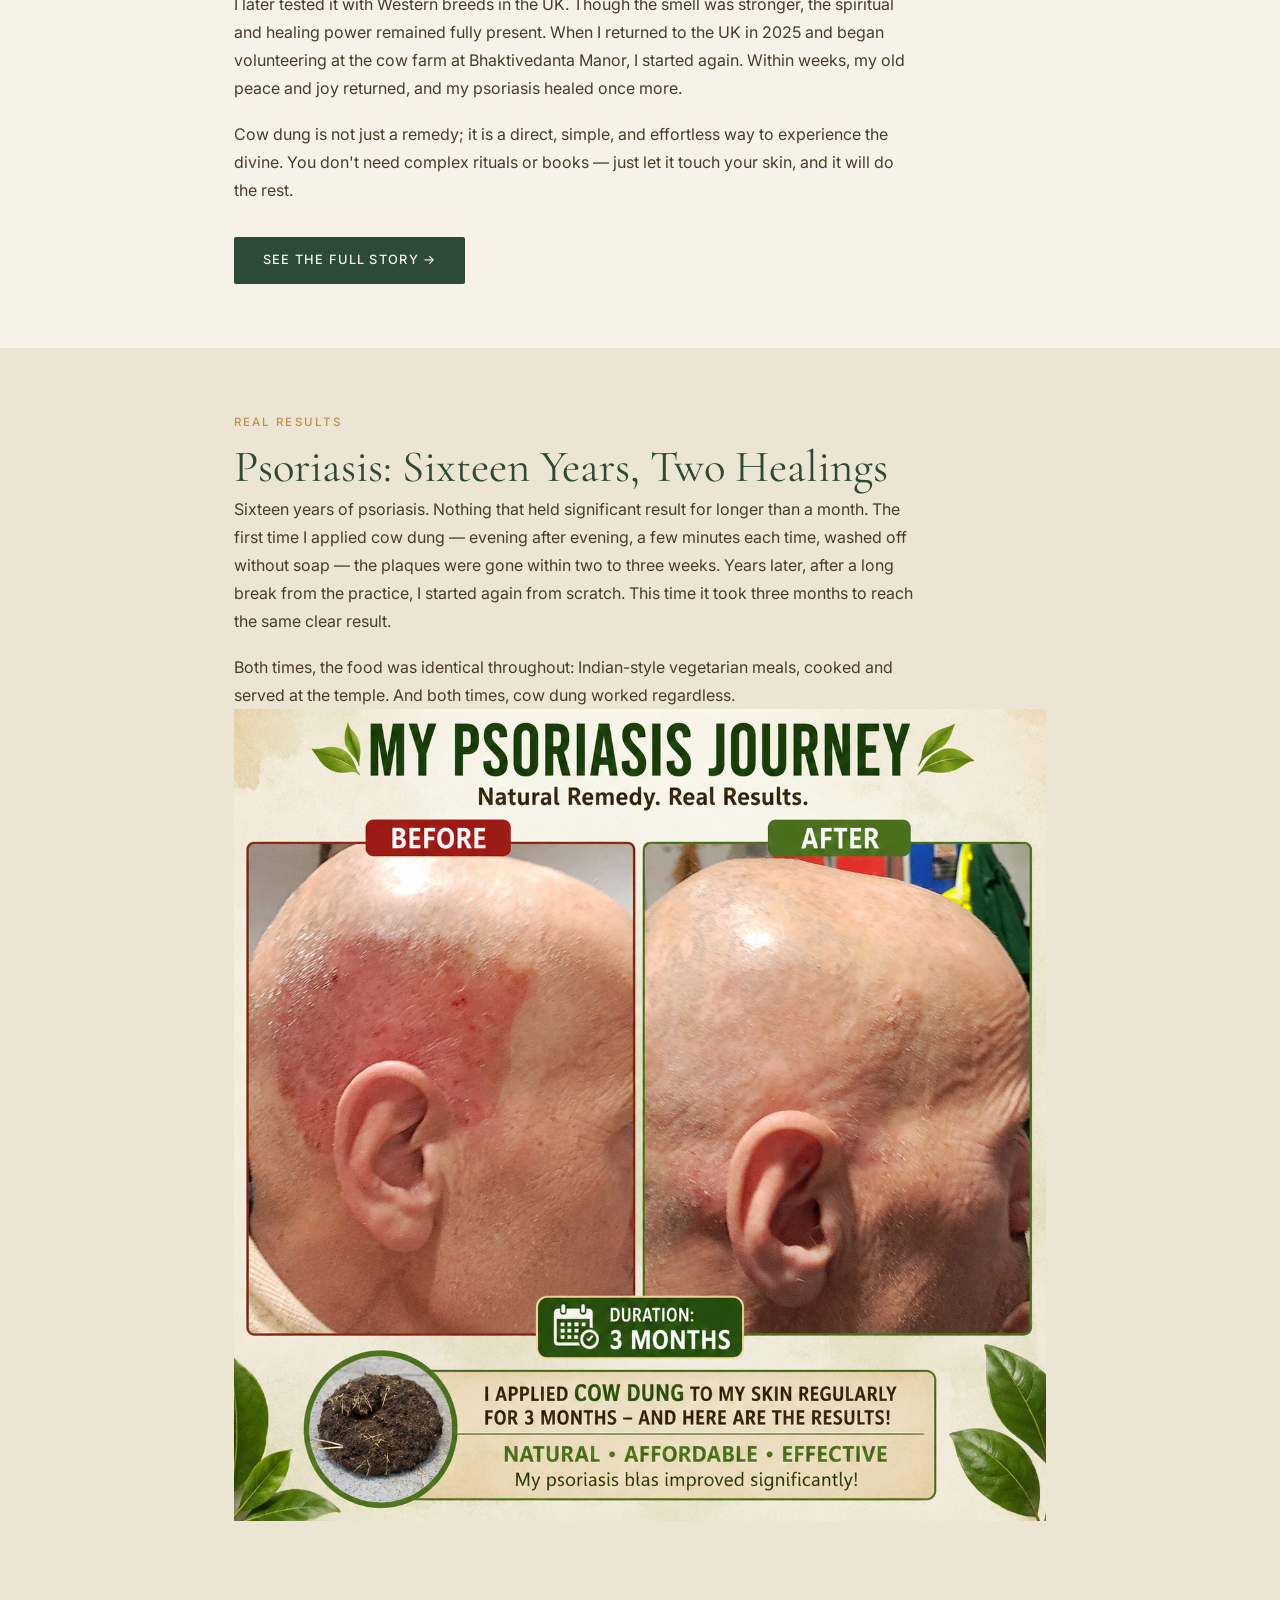
==== commit 931d44d3: "yohoo" ====
--- a/cow-dung.html
+++ b/cow-dung.html
@@ -43,6 +43,16 @@
     }
 
     /* Mobile: move text below image, no overlay */
+    /* Force all hero text white on desktop */
+    .page-hero-content,
+    .page-hero-content h1,
+    .page-hero-content p,
+    .page-hero-content .eyebrow,
+    .page-hero-content .page-subtitle,
+    .page-hero-content .hero-subtext {
+      color: var(--white) !important;
+    }
+    .page-hero-content .page-subtitle { font-family: var(--font-display); font-style: italic; font-size: 1.3rem; }
     @media (max-width: 699px) {
       .page-hero { display: flex; flex-direction: column; }
       .page-hero-overlay { display: none !important; }
--- a/style.css
+++ b/style.css
@@ -986,3 +986,21 @@
 .gold { color: var(--gold); }
 .italic { font-style: italic; }
 .font-display { font-family: var(--font-display); }
+
+/* ── Grid cell paragraph fix ──────────────────── */
+/* Prevents global max-width:68ch from squeezing text inside grid columns */
+.apply-steps p,
+.oil-list p,
+.method-card p,
+.blend-box p,
+.veda-entry p,
+.gift-item p,
+.science-item p,
+.usage-card p,
+.usage-card-p p,
+.quality-item p,
+.five-el p,
+.contact-block p,
+.protection-card-body p {
+  max-width: none !important;
+}
